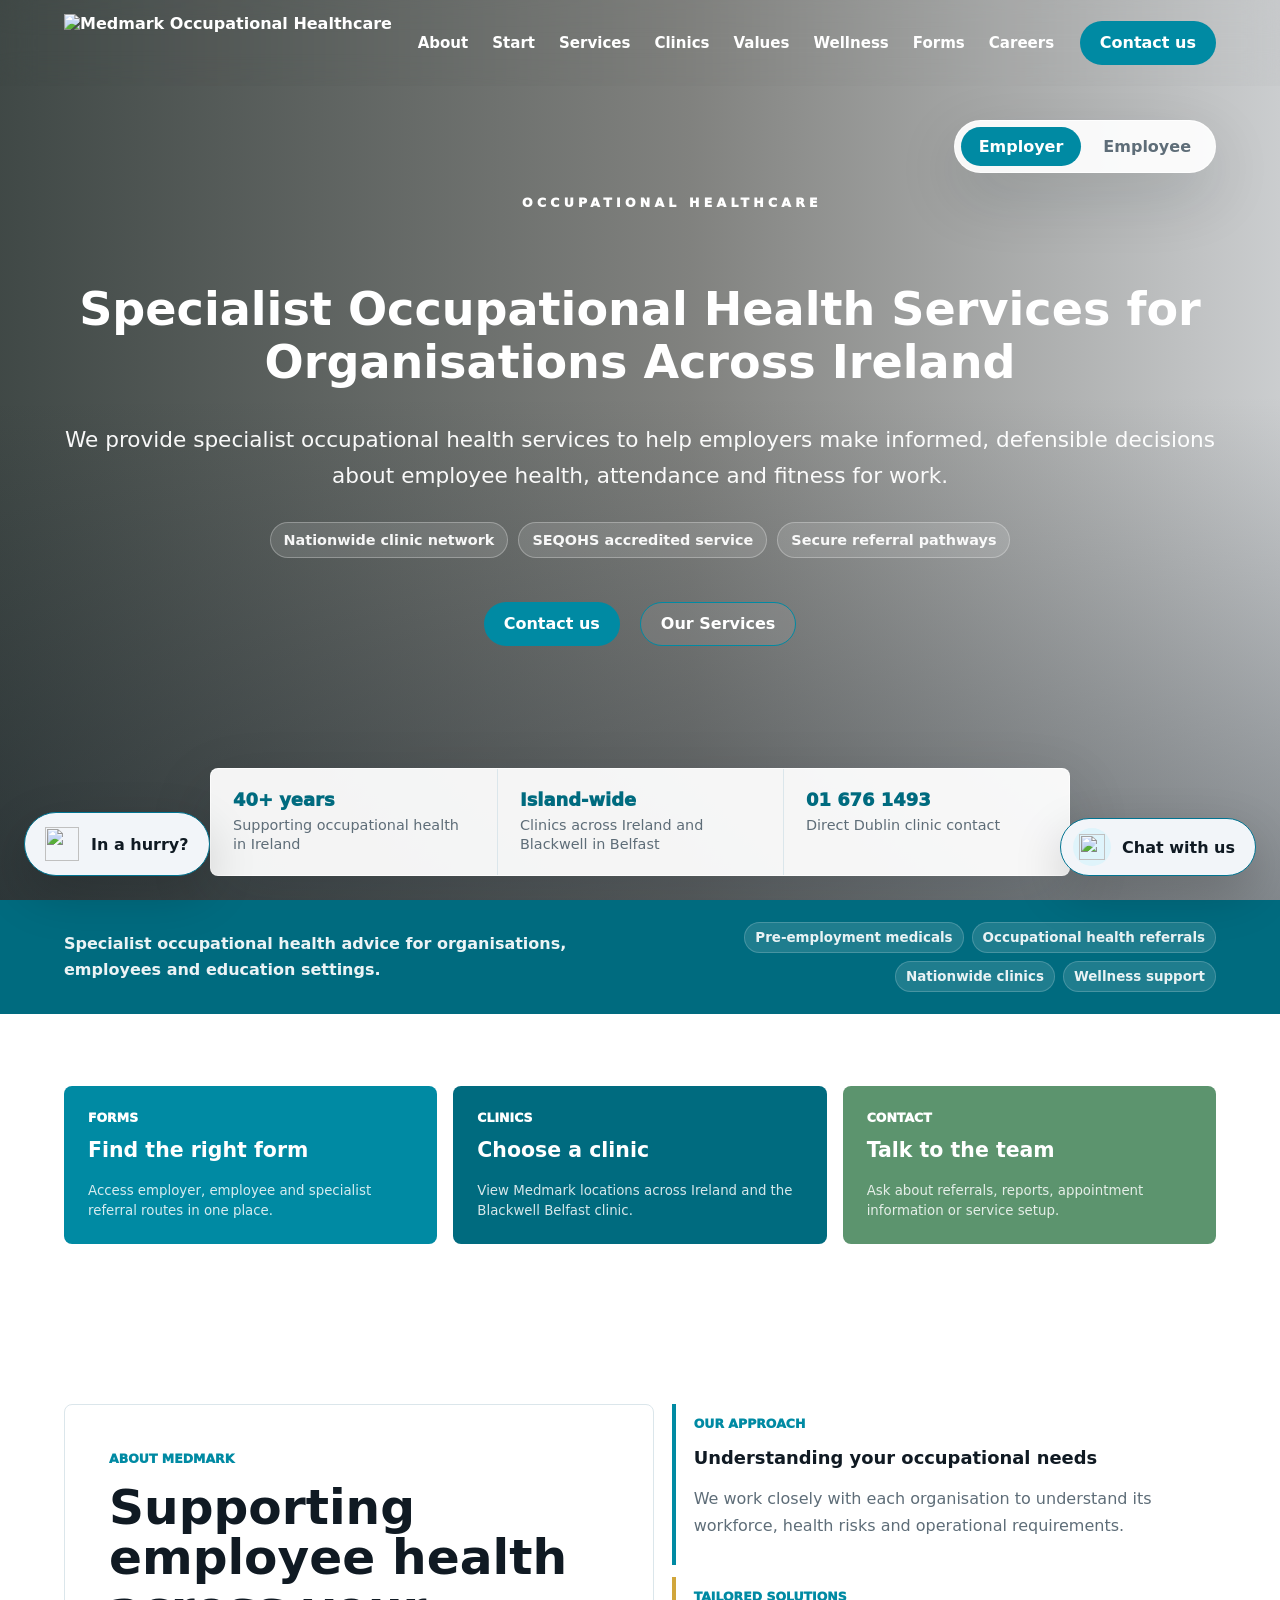
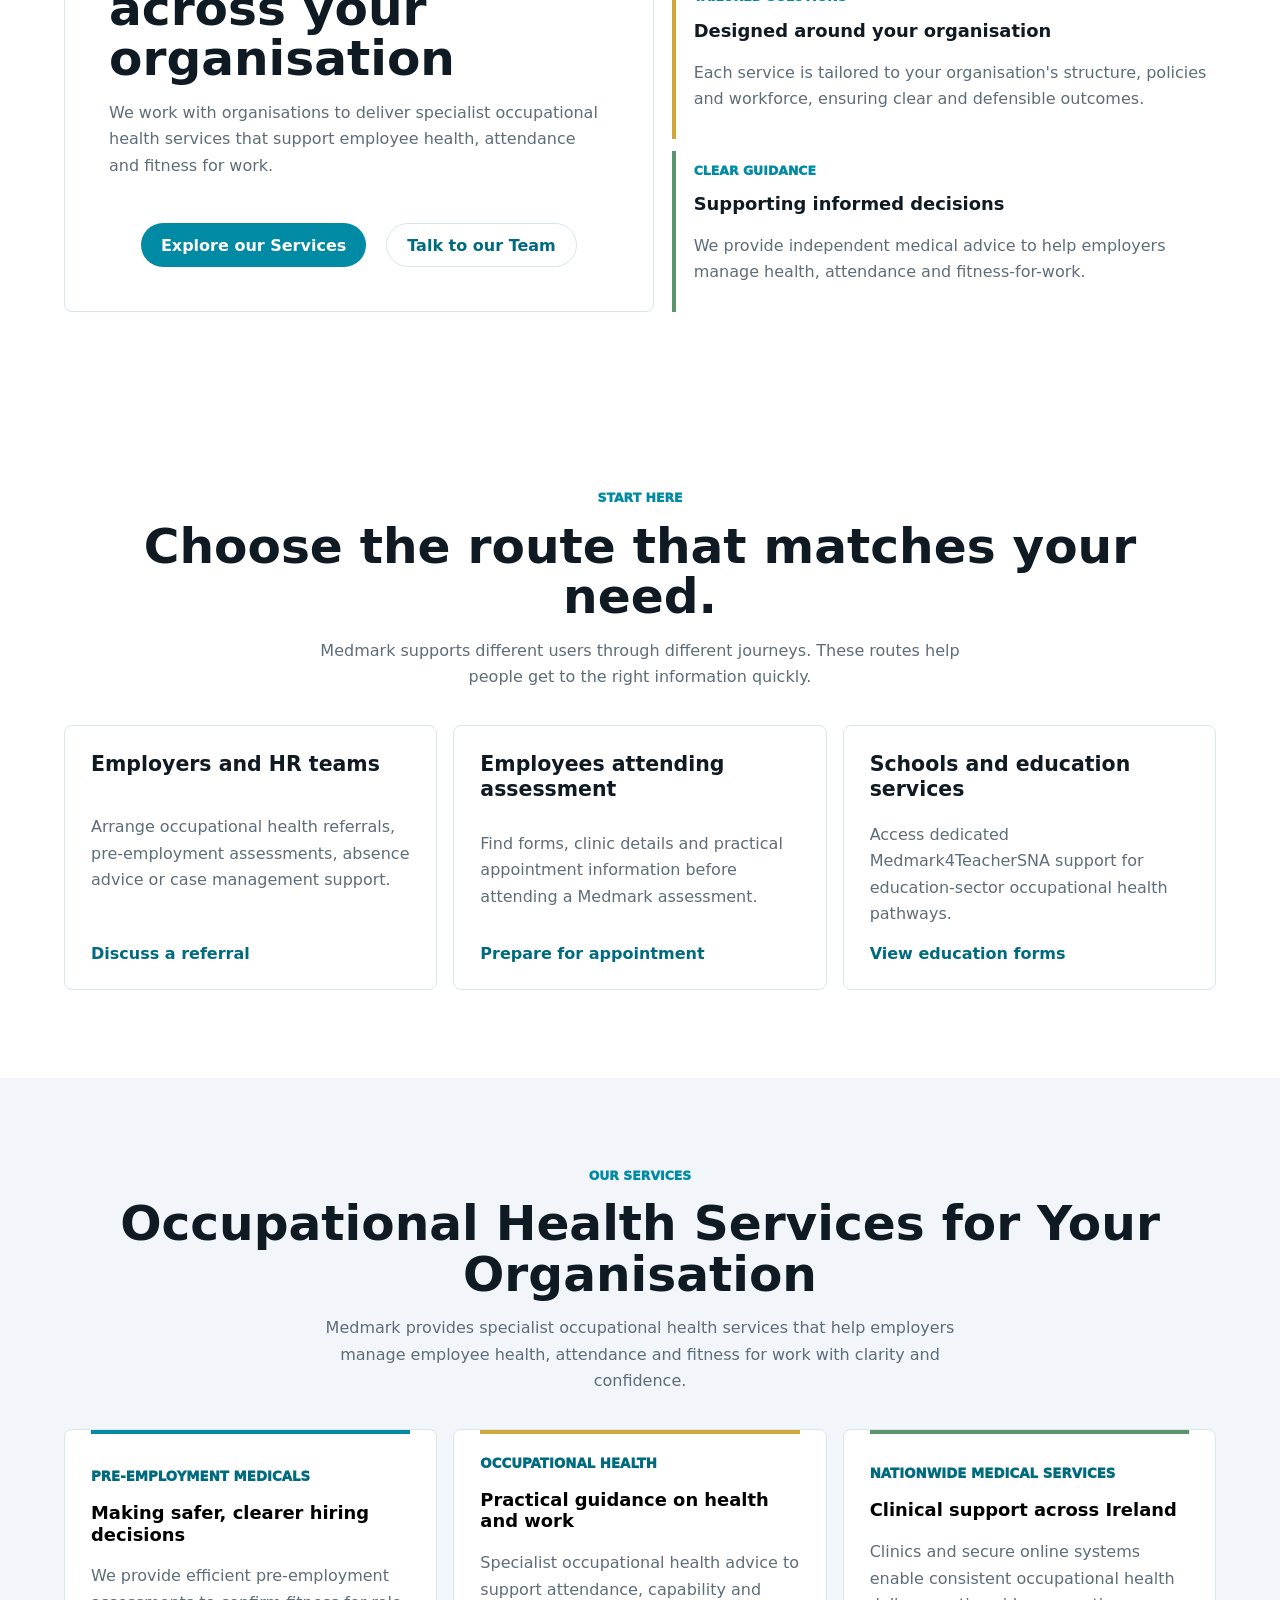
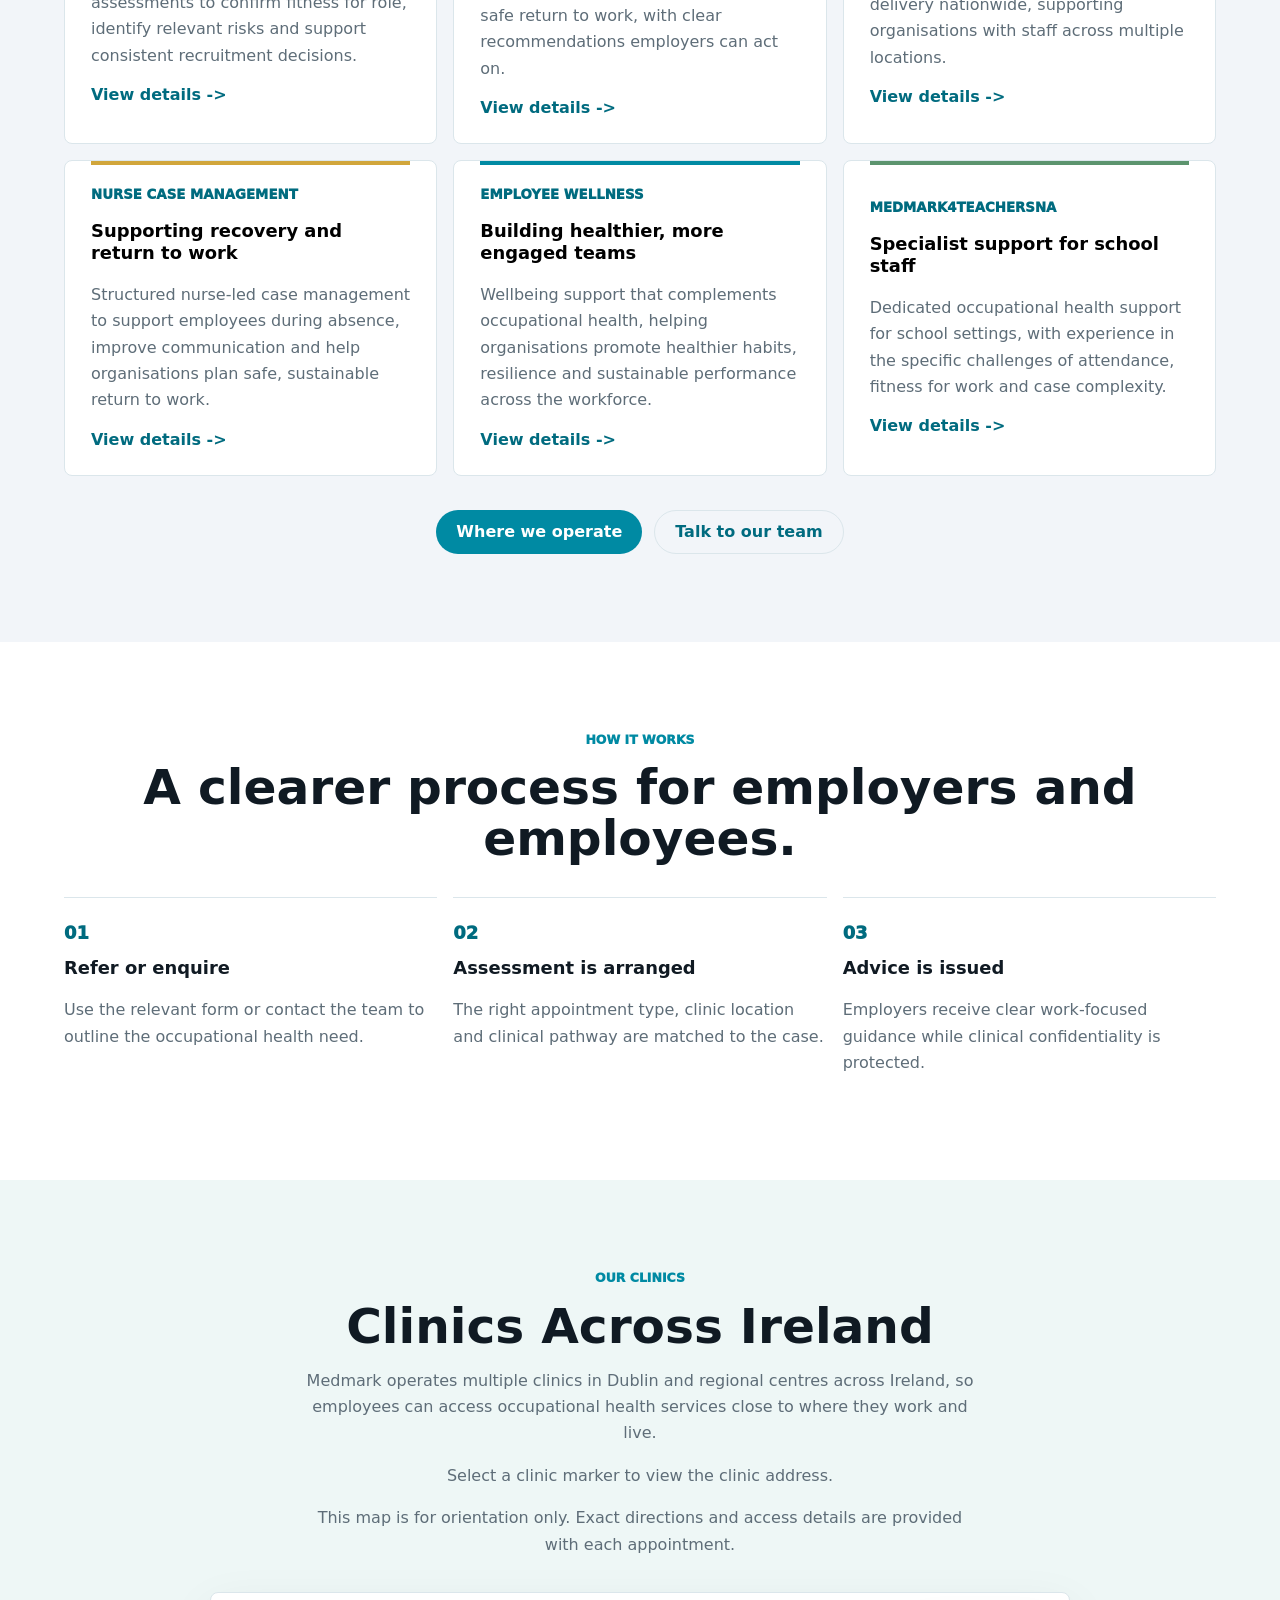
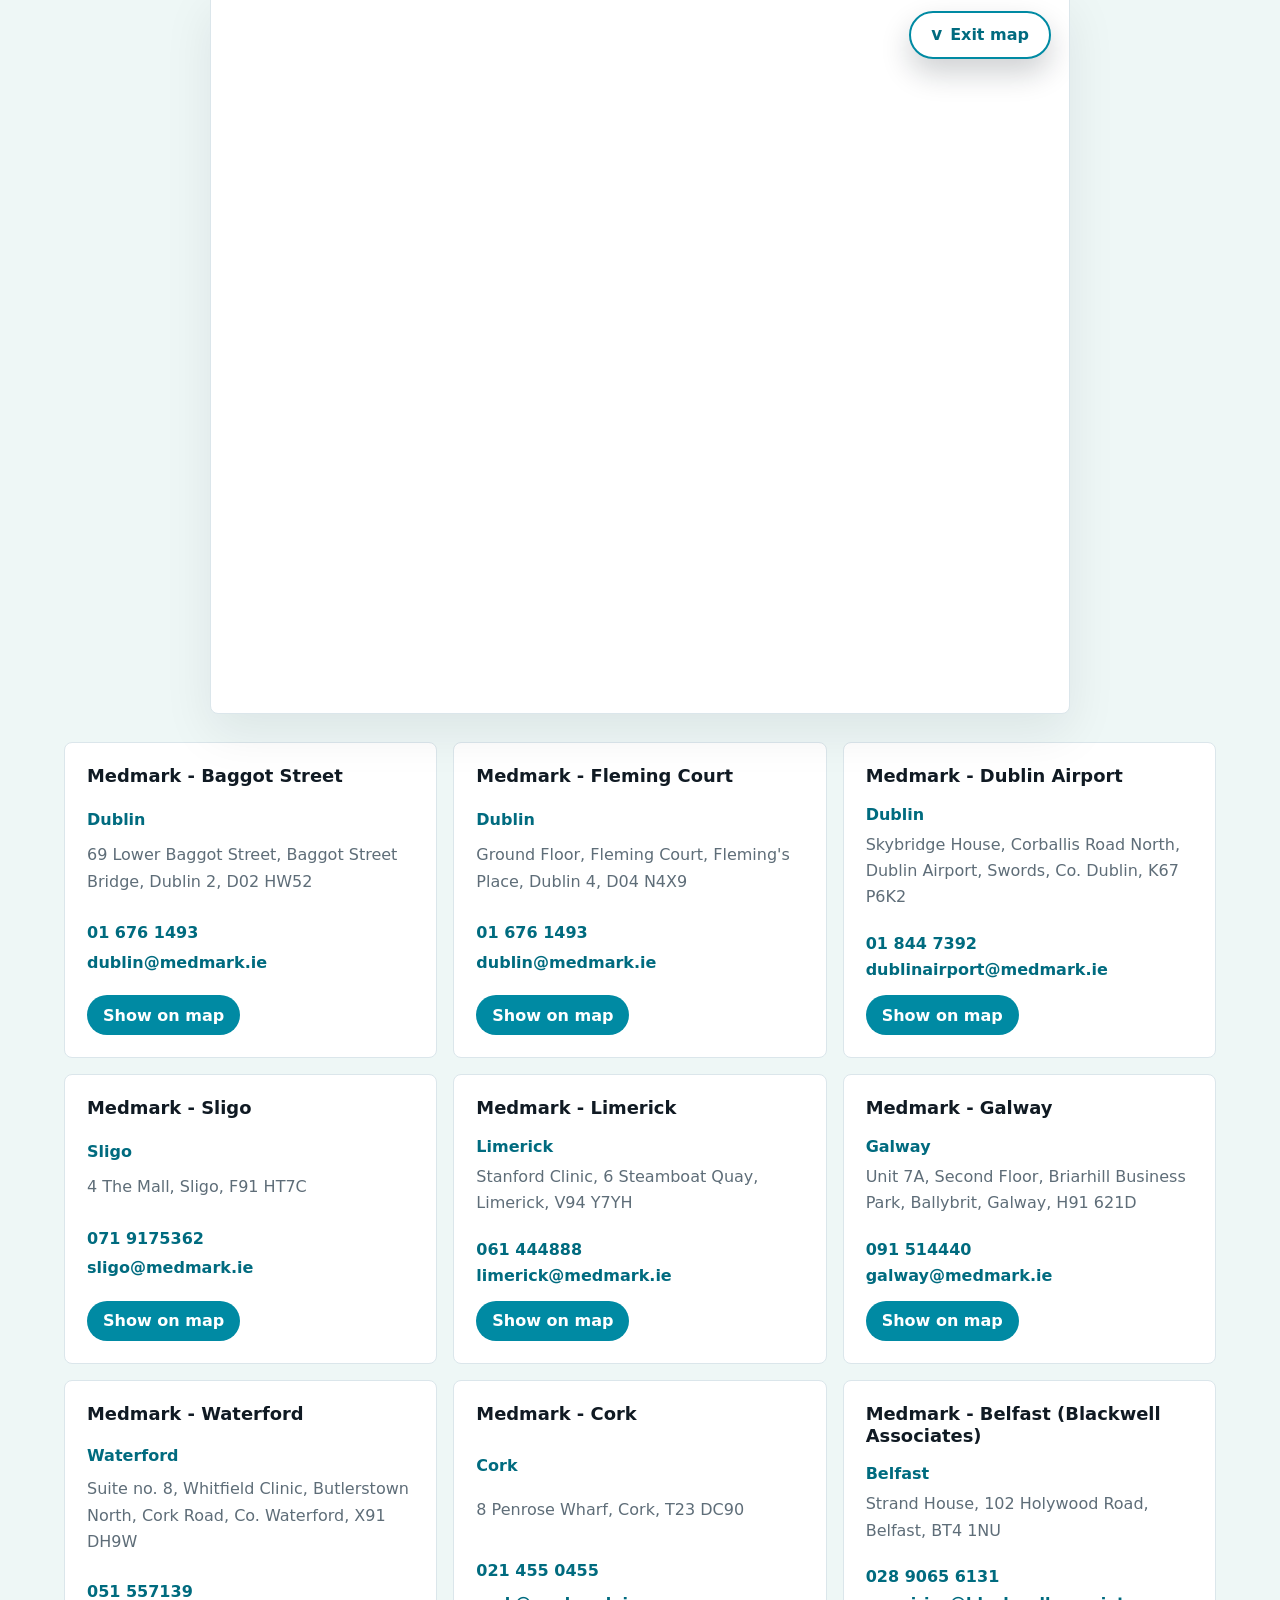
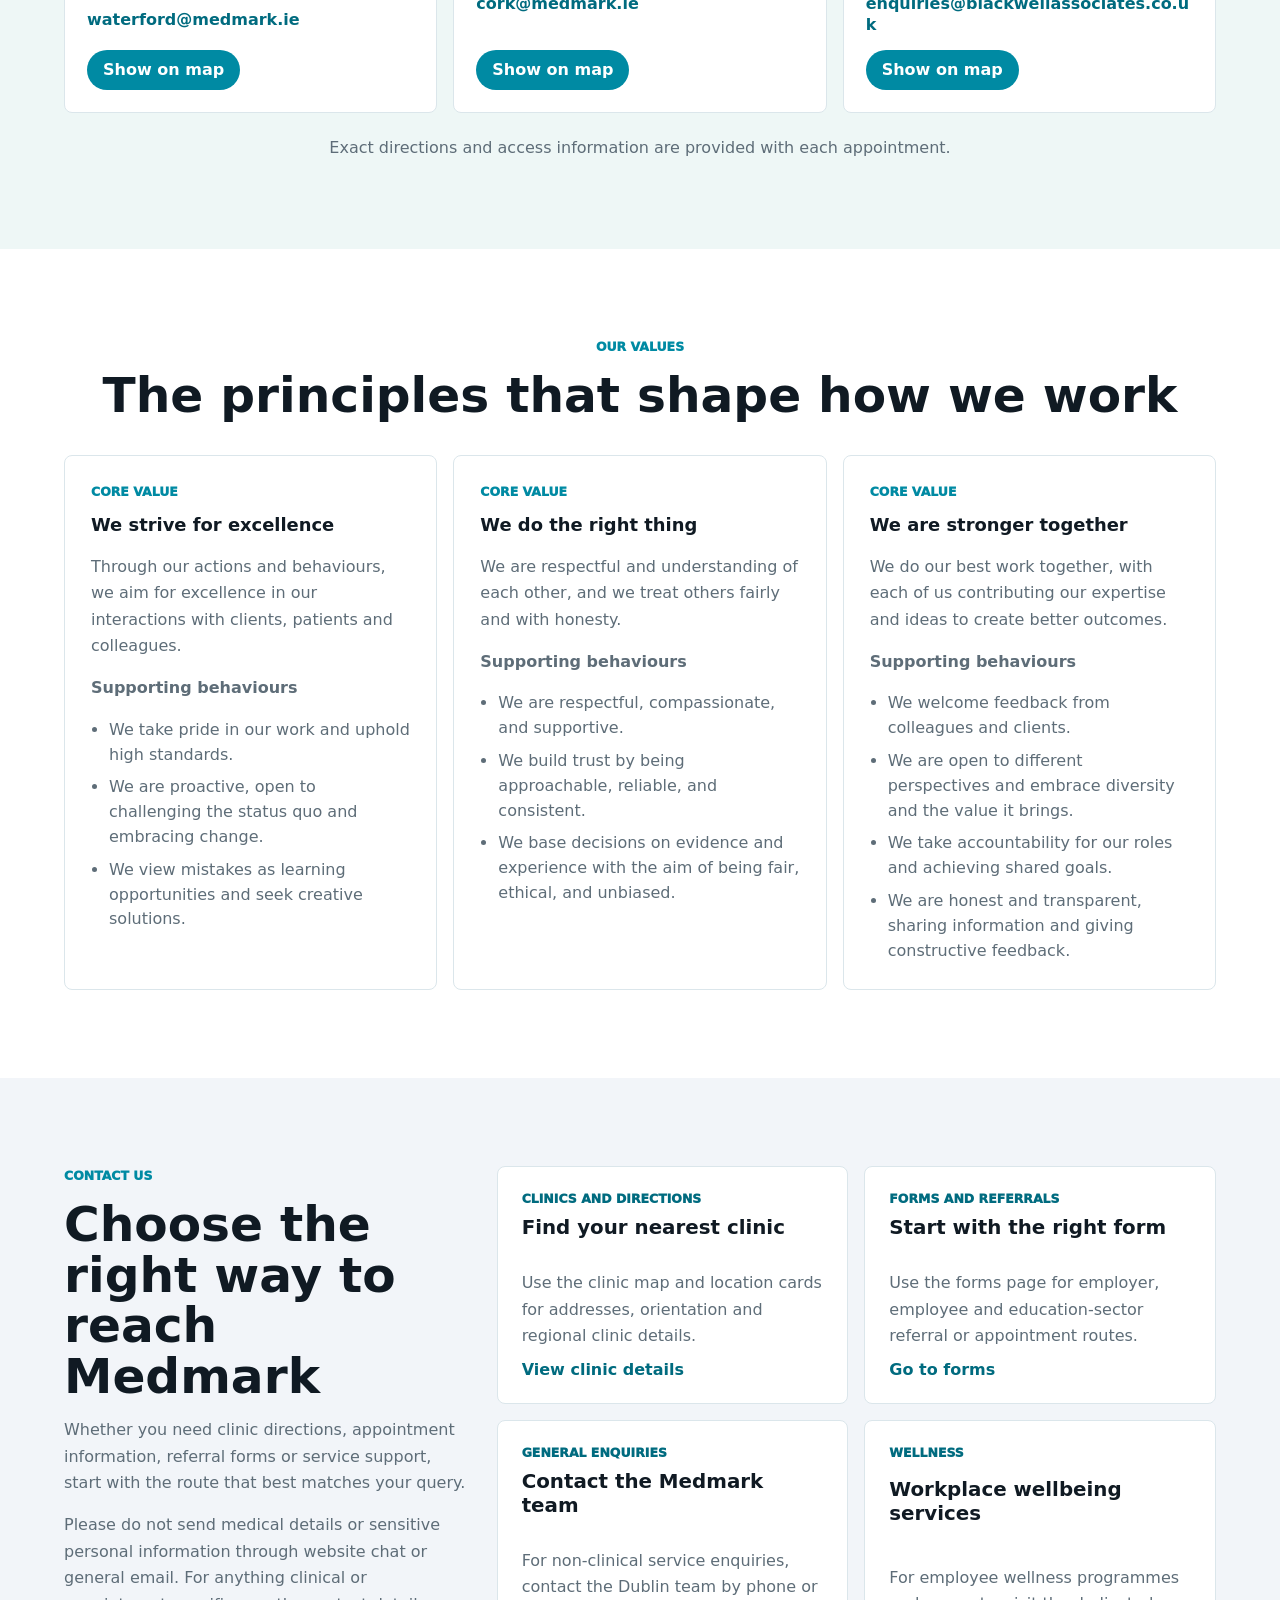
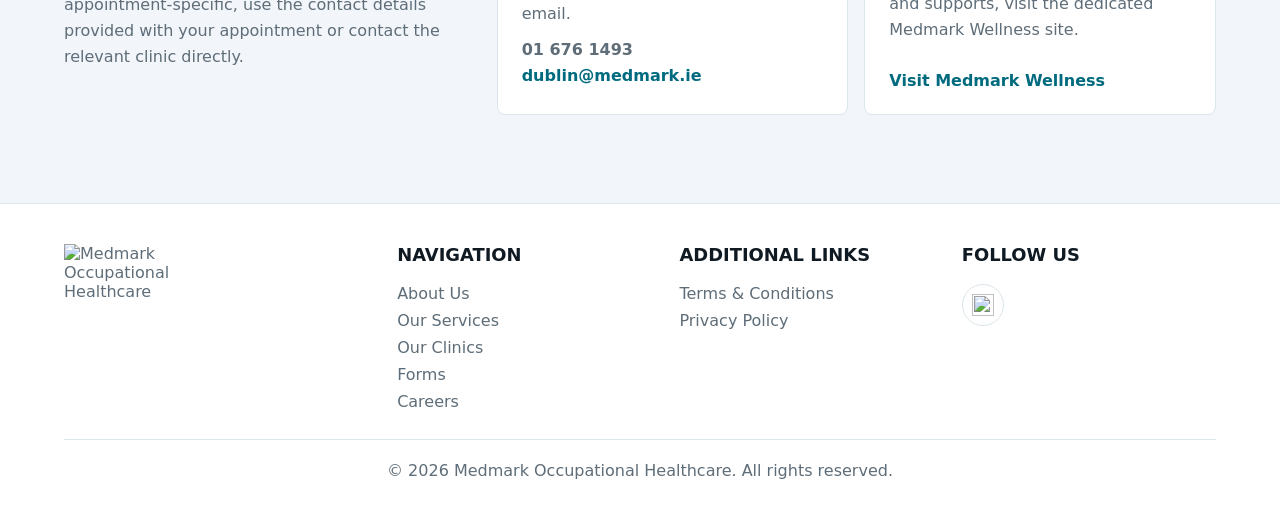
==== index.html @ 6f69fe90 "Add clinic phone and email details" ====
﻿<!doctype html>
<html lang="en">
  <head>
    <meta charset="UTF-8" />
    <meta name="viewport" content="width=device-width, initial-scale=1.0" />
    <meta
      name="description"
      content="Medmark provides specialist occupational health services for organisations across Ireland."
    />
    <title>Medmark | Occupational Healthcare Across Ireland</title>
    <link
      rel="stylesheet"
      href="https://unpkg.com/leaflet@1.9.4/dist/leaflet.css"
    />
    <link rel="stylesheet" href="/styles.css" />
  </head>
  <body class="home">
    <header class="site-header">
      <a class="brand" href="/" aria-label="Medmark home">
        <img src="https://demo.medmark.ie/_next/image?url=%2Fmedmark-white-logo.png&w=384&q=75" alt="Medmark Occupational Healthcare" />
      </a>
      <nav class="desktop-nav" aria-label="Primary navigation">
        <a href="#about">About</a>
        <a href="#pathways">Start</a>
        <a href="#services">Services</a>
        <a href="#clinics">Clinics</a>
        <a href="#values">Values</a>
        <a href="https://medmark-wellness.vercel.app/">Wellness</a>
        <a href="/forms.html">Forms</a>
        <a href="/careers.html">Careers</a>
      </nav>
      <a class="header-action" href="#contact">Contact us</a>
      <button class="menu-button" type="button" aria-label="Open menu" aria-expanded="false">
        <span></span><span></span><span></span>
      </button>
    </header>
    <nav class="mobile-nav" aria-label="Mobile navigation" hidden>
      <a href="#about">About</a>
      <a href="#pathways">Start</a>
      <a href="#services">Services</a>
      <a href="#clinics">Clinics</a>
      <a href="/forms.html">Forms</a>
      <a href="/careers.html">Careers</a>
      <a href="#contact">Contact us</a>
    </nav>

    <main>
      <section class="hero" id="top">
        <div class="hero-media" role="img" aria-label="Stethoscope and laptop"></div>
        <div class="hero-content">
          <p class="eyebrow">Occupational Healthcare</p>
          <h1>Specialist Occupational Health Services for Organisations Across Ireland</h1>
          <p class="hero-lede">
            We provide specialist occupational health services to help employers make informed, defensible
            decisions about employee health, attendance and fitness for work.
          </p>
          <div class="hero-proof" aria-label="Key Medmark strengths">
            <span>Nationwide clinic network</span>
            <span>SEQOHS accredited service</span>
            <span>Secure referral pathways</span>
          </div>
          <div class="hero-actions">
            <a class="button button-primary" href="#contact">Contact us</a>
            <a class="button button-secondary" href="#services">Our Services</a>
          </div>
        </div>
        <aside class="hero-panel" aria-label="Medmark service highlights">
          <div>
            <strong>40+ years</strong>
            <span>Supporting occupational health in Ireland</span>
          </div>
          <div>
            <strong>Island-wide</strong>
            <span>Clinics across Ireland and Blackwell in Belfast</span>
          </div>
          <div>
            <strong>01 676 1493</strong>
            <span>Direct Dublin clinic contact</span>
          </div>
        </aside>
        <div class="segment" aria-label="Audience selector">
          <a class="is-active" href="#services">Employer</a><a href="/forms.html">Employee</a>
        </div>
        <a class="hurry-button" href="/forms.html" aria-label="Open Medmark forms">
          <img src="https://demo.medmark.ie/_next/image?url=%2Ficon.png&w=96&q=75" alt="" />
          <span>In a hurry?</span>
        </a>
      </section>

      <section class="trust-strip" aria-label="Medmark service strengths">
        <p>Specialist occupational health advice for organisations, employees and education settings.</p>
        <div>
          <span>Pre-employment medicals</span>
          <span>Occupational health referrals</span>
          <span>Nationwide clinics</span>
          <span>Wellness support</span>
        </div>
      </section>

      <section class="quick-actions" aria-label="Common Medmark actions">
        <a class="quick-card" href="/forms.html">
          <span>Forms</span>
          <strong>Find the right form</strong>
          <small>Access employer, employee and specialist referral routes in one place.</small>
        </a>
        <a class="quick-card" href="#clinics">
          <span>Clinics</span>
          <strong>Choose a clinic</strong>
          <small>View Medmark locations across Ireland and the Blackwell Belfast clinic.</small>
        </a>
        <a class="quick-card" href="#contact">
          <span>Contact</span>
          <strong>Talk to the team</strong>
          <small>Ask about referrals, reports, appointment information or service setup.</small>
        </a>
      </section>

      <section class="band" id="about">
        <div class="about-grid">
          <article class="about-card">
            <p class="eyebrow">About Medmark</p>
            <h2>Supporting employee health across your organisation</h2>
            <p>
              We work with organisations to deliver specialist occupational health services that support
              employee health, attendance and fitness for work.
            </p>
            <div class="hero-actions">
              <a class="button button-primary" href="#services">Explore our Services</a>
              <a class="button button-outline" href="#contact">Talk to our Team</a>
            </div>
          </article>
          <div class="about-points">
            <article><p class="eyebrow">Our approach</p><h3>Understanding your occupational needs</h3><p>We work closely with each organisation to understand its workforce, health risks and operational requirements.</p></article>
            <article><p class="eyebrow">Tailored solutions</p><h3>Designed around your organisation</h3><p>Each service is tailored to your organisation's structure, policies and workforce, ensuring clear and defensible outcomes.</p></article>
            <article><p class="eyebrow">Clear guidance</p><h3>Supporting informed decisions</h3><p>We provide independent medical advice to help employers manage health, attendance and fitness-for-work.</p></article>
          </div>
        </div>
      </section>

      <section class="audience-band" id="pathways">
        <div class="section-heading">
          <p class="eyebrow">Start here</p>
          <h2>Choose the route that matches your need.</h2>
          <p>Medmark supports different users through different journeys. These routes help people get to the right information quickly.</p>
        </div>
        <div class="pathway-grid">
          <article class="pathway">
            <h3>Employers and HR teams</h3>
            <p>Arrange occupational health referrals, pre-employment assessments, absence advice or case management support.</p>
            <a href="#contact">Discuss a referral</a>
          </article>
          <article class="pathway">
            <h3>Employees attending assessment</h3>
            <p>Find forms, clinic details and practical appointment information before attending a Medmark assessment.</p>
            <a href="/forms.html">Prepare for appointment</a>
          </article>
          <article class="pathway">
            <h3>Schools and education services</h3>
            <p>Access dedicated Medmark4TeacherSNA support for education-sector occupational health pathways.</p>
            <a href="/forms.html">View education forms</a>
          </article>
        </div>
      </section>

      <section id="services">
        <div class="section-heading">
          <p class="eyebrow">Our Services</p>
          <h2>Occupational Health Services for Your Organisation</h2>
          <p>Medmark provides specialist occupational health services that help employers manage employee health, attendance and fitness for work with clarity and confidence.</p>
        </div>
        <div class="service-grid">
          <button class="service-card" type="button" data-service="preemployment"><small>Pre-Employment Medicals</small><h3>Making safer, clearer hiring decisions</h3><p>We provide efficient pre-employment assessments to confirm fitness for role, identify relevant risks and support consistent recruitment decisions.</p><strong>View details -></strong></button>
          <button class="service-card" type="button" data-service="occupational"><small>Occupational Health</small><h3>Practical guidance on health and work</h3><p>Specialist occupational health advice to support attendance, capability and safe return to work, with clear recommendations employers can act on.</p><strong>View details -></strong></button>
          <button class="service-card" type="button" data-service="nationwide"><small>Nationwide Medical Services</small><h3>Clinical support across Ireland</h3><p>Clinics and secure online systems enable consistent occupational health delivery nationwide, supporting organisations with staff across multiple locations.</p><strong>View details -></strong></button>
          <button class="service-card" type="button" data-service="nurse"><small>Nurse Case Management</small><h3>Supporting recovery and return to work</h3><p>Structured nurse-led case management to support employees during absence, improve communication and help organisations plan safe, sustainable return to work.</p><strong>View details -></strong></button>
          <button class="service-card" type="button" data-service="wellness"><small>Employee Wellness</small><h3>Building healthier, more engaged teams</h3><p>Wellbeing support that complements occupational health, helping organisations promote healthier habits, resilience and sustainable performance across the workforce.</p><strong>View details -></strong></button>
          <button class="service-card" type="button" data-service="education"><small>Medmark4TeacherSNA</small><h3>Specialist support for school staff</h3><p>Dedicated occupational health support for school settings, with experience in the specific challenges of attendance, fitness for work and case complexity.</p><strong>View details -></strong></button>
        </div>
        <div class="service-actions"><a class="button button-primary" href="#clinics">Where we operate</a><a class="button button-outline" href="#contact">Talk to our team</a></div>
      </section>

      <section class="process-band">
        <div class="section-heading">
          <p class="eyebrow">How it works</p>
          <h2>A clearer process for employers and employees.</h2>
        </div>
        <ol class="process-list">
          <li>
            <span>01</span>
            <h3>Refer or enquire</h3>
            <p>Use the relevant form or contact the team to outline the occupational health need.</p>
          </li>
          <li>
            <span>02</span>
            <h3>Assessment is arranged</h3>
            <p>The right appointment type, clinic location and clinical pathway are matched to the case.</p>
          </li>
          <li>
            <span>03</span>
            <h3>Advice is issued</h3>
            <p>Employers receive clear work-focused guidance while clinical confidentiality is protected.</p>
          </li>
        </ol>
      </section>

      <section class="clinic-section" id="clinics">
        <div class="section-heading">
          <p class="eyebrow">Our Clinics</p>
          <h2>Clinics Across Ireland</h2>
          <p>Medmark operates multiple clinics in Dublin and regional centres across Ireland, so employees can access occupational health services close to where they work and live.</p>
          <p>Select a clinic marker to view the clinic address.</p>
          <p>This map is for orientation only. Exact directions and access details are provided with each appointment.</p>
        </div>
        <div class="map-panel" aria-label="Map of Medmark clinics across Ireland">
          <div id="clinic-map" class="leaflet-map" aria-label="Interactive map of Medmark clinics"></div>
          <button class="map-exit" type="button" data-map-exit>Exit map</button>
        </div>
        <div class="clinic-grid">
          <article class="clinic-card"><h3>Medmark - Baggot Street</h3><strong>Dublin</strong><p>69 Lower Baggot Street, Baggot Street Bridge, Dublin 2, D02 HW52</p><p class="clinic-contact"><a href="tel:+35316761493">01 676 1493</a><a href="mailto:dublin@medmark.ie">dublin@medmark.ie</a></p><button class="map-focus" type="button" data-clinic="Medmark - Baggot Street">Show on map</button></article>
          <article class="clinic-card"><h3>Medmark - Fleming Court</h3><strong>Dublin</strong><p>Ground Floor, Fleming Court, Fleming's Place, Dublin 4, D04 N4X9</p><p class="clinic-contact"><a href="tel:+35316761493">01 676 1493</a><a href="mailto:dublin@medmark.ie">dublin@medmark.ie</a></p><button class="map-focus" type="button" data-clinic="Medmark - Fleming Court">Show on map</button></article>
          <article class="clinic-card"><h3>Medmark - Dublin Airport</h3><strong>Dublin</strong><p>Skybridge House, Corballis Road North, Dublin Airport, Swords, Co. Dublin, K67 P6K2</p><p class="clinic-contact"><a href="tel:+35318447392">01 844 7392</a><a href="mailto:dublinairport@medmark.ie">dublinairport@medmark.ie</a></p><button class="map-focus" type="button" data-clinic="Medmark - Dublin Airport">Show on map</button></article>
          <article class="clinic-card"><h3>Medmark - Sligo</h3><strong>Sligo</strong><p>4 The Mall, Sligo, F91 HT7C</p><p class="clinic-contact"><a href="tel:+353719175362">071 9175362</a><a href="mailto:sligo@medmark.ie">sligo@medmark.ie</a></p><button class="map-focus" type="button" data-clinic="Medmark - Sligo">Show on map</button></article>
          <article class="clinic-card"><h3>Medmark - Limerick</h3><strong>Limerick</strong><p>Stanford Clinic, 6 Steamboat Quay, Limerick, V94 Y7YH</p><p class="clinic-contact"><a href="tel:+35361444888">061 444888</a><a href="mailto:limerick@medmark.ie">limerick@medmark.ie</a></p><button class="map-focus" type="button" data-clinic="Medmark - Limerick">Show on map</button></article>
          <article class="clinic-card"><h3>Medmark - Galway</h3><strong>Galway</strong><p>Unit 7A, Second Floor, Briarhill Business Park, Ballybrit, Galway, H91 621D</p><p class="clinic-contact"><a href="tel:+35391514440">091 514440</a><a href="mailto:galway@medmark.ie">galway@medmark.ie</a></p><button class="map-focus" type="button" data-clinic="Medmark - Galway">Show on map</button></article>
          <article class="clinic-card"><h3>Medmark - Waterford</h3><strong>Waterford</strong><p>Suite no. 8, Whitfield Clinic, Butlerstown North, Cork Road, Co. Waterford, X91 DH9W</p><p class="clinic-contact"><a href="tel:+35351557139">051 557139</a><a href="mailto:waterford@medmark.ie">waterford@medmark.ie</a></p><button class="map-focus" type="button" data-clinic="Medmark - Waterford">Show on map</button></article>
          <article class="clinic-card"><h3>Medmark - Cork</h3><strong>Cork</strong><p>8 Penrose Wharf, Cork, T23 DC90</p><p class="clinic-contact"><a href="tel:+353214550455">021 455 0455</a><a href="mailto:cork@medmark.ie">cork@medmark.ie</a></p><button class="map-focus" type="button" data-clinic="Medmark - Cork">Show on map</button></article>
          <article class="clinic-card"><h3>Medmark - Belfast (Blackwell Associates)</h3><strong>Belfast</strong><p>Strand House, 102 Holywood Road, Belfast, BT4 1NU</p><p class="clinic-contact"><a href="tel:+442890656131">028 9065 6131</a><a href="mailto:enquiries@blackwellassociates.co.uk">enquiries@blackwellassociates.co.uk</a></p><button class="map-focus" type="button" data-clinic="Medmark - Belfast (Blackwell Associates)">Show on map</button></article>
        </div>
        <p class="clinic-note">Exact directions and access information are provided with each appointment.</p>
      </section>

      <section id="values" class="band">
        <div class="section-heading">
          <p class="eyebrow">Our Values</p>
          <h2>The principles that shape how we work</h2>
        </div>
        <div class="value-grid">
          <article class="value-card"><p class="eyebrow">Core value</p><h3>We strive for excellence</h3><p>Through our actions and behaviours, we aim for excellence in our interactions with clients, patients and colleagues.</p><p><strong>Supporting behaviours</strong></p><ul><li>We take pride in our work and uphold high standards.</li><li>We are proactive, open to challenging the status quo and embracing change.</li><li>We view mistakes as learning opportunities and seek creative solutions.</li></ul></article>
          <article class="value-card"><p class="eyebrow">Core value</p><h3>We do the right thing</h3><p>We are respectful and understanding of each other, and we treat others fairly and with honesty.</p><p><strong>Supporting behaviours</strong></p><ul><li>We are respectful, compassionate, and supportive.</li><li>We build trust by being approachable, reliable, and consistent.</li><li>We base decisions on evidence and experience with the aim of being fair, ethical, and unbiased.</li></ul></article>
          <article class="value-card"><p class="eyebrow">Core value</p><h3>We are stronger together</h3><p>We do our best work together, with each of us contributing our expertise and ideas to create better outcomes.</p><p><strong>Supporting behaviours</strong></p><ul><li>We welcome feedback from colleagues and clients.</li><li>We are open to different perspectives and embrace diversity and the value it brings.</li><li>We take accountability for our roles and achieving shared goals.</li><li>We are honest and transparent, sharing information and giving constructive feedback.</li></ul></article>
        </div>
      </section>

      <section id="contact">
        <div class="contact-grid">
          <div>
            <p class="eyebrow">Contact Us</p>
            <h2>Choose the right way to reach Medmark</h2>
            <p>Whether you need clinic directions, appointment information, referral forms or service support, start with the route that best matches your query.</p>
            <p>Please do not send medical details or sensitive personal information through website chat or general email. For anything clinical or appointment-specific, use the contact details provided with your appointment or contact the relevant clinic directly.</p>
          </div>
          <div class="contact-routes" aria-label="Contact routes">
            <article class="contact-route">
              <span>Clinics and directions</span>
              <h3>Find your nearest clinic</h3>
              <p>Use the clinic map and location cards for addresses, orientation and regional clinic details.</p>
              <a href="#clinics">View clinic details</a>
            </article>
            <article class="contact-route">
              <span>Forms and referrals</span>
              <h3>Start with the right form</h3>
              <p>Use the forms page for employer, employee and education-sector referral or appointment routes.</p>
              <a href="/forms.html">Go to forms</a>
            </article>
            <article class="contact-route">
              <span>General enquiries</span>
              <h3>Contact the Medmark team</h3>
              <p>For non-clinical service enquiries, contact the Dublin team by phone or email.</p>
              <p><strong>01 676 1493</strong><br /><a href="mailto:dublin@medmark.ie">dublin@medmark.ie</a></p>
            </article>
            <article class="contact-route">
              <span>Wellness</span>
              <h3>Workplace wellbeing services</h3>
              <p>For employee wellness programmes and supports, visit the dedicated Medmark Wellness site.</p>
              <a href="https://medmark-wellness.vercel.app/">Visit Medmark Wellness</a>
            </article>
          </div>
        </div>
      </section>
    </main>

    <button class="chat-button" type="button" aria-label="Open chat with Medmark" aria-expanded="false">
      <span class="chat-button-icon" aria-hidden="true">
        <img src="https://demo.medmark.ie/_next/image?url=%2Ficon.png&w=96&q=75" alt="" />
      </span>
      <span>Chat with us</span>
    </button>

    <section class="chat-panel" aria-label="Chat with us" hidden>
      <div class="chat-panel-header">
        <div>
          <p class="eyebrow">Medmark support</p>
          <h2>Chat with us</h2>
        </div>
        <button class="chat-panel-close" type="button" aria-label="Close chat">&times;</button>
      </div>
      <div class="chat-panel-body">
        <p>Hello. How can we help today?</p>
        <a href="/forms.html">Find a form</a>
        <a href="#contact">Contact Medmark</a>
        <a href="mailto:dublin@medmark.ie">Email Medmark</a>
      </div>
      <form class="chat-entry">
        <label for="chat-message">Your message</label>
        <div>
          <input id="chat-message" type="text" placeholder="Type your message..." />
          <button type="submit" aria-label="Send message">Send</button>
        </div>
      </form>
    </section>

    <div class="modal" id="service-modal" hidden>
      <div class="modal-backdrop" data-close></div>
      <section class="modal-card" role="dialog" aria-modal="true" aria-labelledby="modal-title">
        <button class="modal-close" type="button" aria-label="Close service details" data-close>&times;</button>
        <p class="eyebrow">Service</p>
        <h2 id="modal-title"></h2>
        <p id="modal-summary"></p>
        <div class="modal-body" id="modal-body"></div>
        <a class="button button-primary" href="#contact" data-close>Talk to our team</a>
      </section>
    </div>

    <footer class="site-footer">
      <div><a href="/" aria-label="Medmark home"><img class="footer-logo" src="https://demo.medmark.ie/_next/image?url=%2Fmedmark-logo.png&w=384&q=75" alt="Medmark Occupational Healthcare" /></a></div>
      <div><h3>Navigation</h3><nav class="footer-links"><a href="#about">About Us</a><a href="#services">Our Services</a><a href="#clinics">Our Clinics</a><a href="/forms.html">Forms</a><a href="/careers.html">Careers</a></nav></div>
      <div><h3>Additional Links</h3><nav class="footer-links"><a href="/terms.html">Terms & Conditions</a><a href="/policy.html">Privacy Policy</a></nav></div>
      <div><h3>Follow Us</h3><a class="social-link" href="https://www.linkedin.com/company/medmark-occupational-healthcare" aria-label="Follow Medmark on LinkedIn"><img src="https://demo.medmark.ie/social-linkedin.svg" alt="" /></a></div>
      <p class="copyright">&copy; 2026 Medmark Occupational Healthcare. All rights reserved.</p>
    </footer>

    <script src="https://unpkg.com/leaflet@1.9.4/dist/leaflet.js"></script>
    <script src="/script.js"></script>
  </body>
</html>
---- styles.css ----
﻿:root {
  --ink: #101a23;
  --muted: #5e6d78;
  --line: #dbe6eb;
  --paper: #f2f5f9;
  --white: #ffffff;
  --teal: #008aa3;
  --teal-dark: #006b7f;
  --aqua: #00a7c8;
  --gold: #d1a63b;
  --green: #5c946e;
  --shadow: 0 22px 64px rgba(16, 26, 35, 0.14);
  font-family: Inter, ui-sans-serif, system-ui, -apple-system, BlinkMacSystemFont, "Segoe UI", sans-serif;
}

* { box-sizing: border-box; }
html { scroll-behavior: smooth; }
body { background: var(--paper); color: var(--ink); margin: 0; -webkit-font-smoothing: antialiased; }
a { color: inherit; text-decoration: none; }
button, input, select, textarea { font: inherit; }

.site-header {
  align-items: center;
  background: rgba(255, 255, 255, 0.94);
  backdrop-filter: blur(16px);
  border-bottom: 1px solid rgba(219, 230, 235, 0.78);
  display: flex;
  gap: 22px;
  height: 86px;
  justify-content: space-between;
  padding: 0 clamp(20px, 5vw, 68px);
  position: sticky;
  top: 0;
  z-index: 20;
}

.home .site-header {
  background: rgba(0, 0, 0, 0.01);
  border-bottom-color: transparent;
  color: var(--white);
  left: 0;
  position: fixed;
  right: 0;
}

.brand { align-items: center; display: inline-flex; gap: 12px; font-weight: 900; }
.brand img { height: 58px; width: auto; }
.desktop-nav { align-items: center; color: var(--muted); display: flex; font-size: .94rem; font-weight: 780; gap: 24px; }
.home .desktop-nav { color: var(--white); }
.desktop-nav a:hover, .footer-links a:hover { color: var(--teal-dark); }
.header-action, .button {
  align-items: center;
  border-radius: 999px;
  display: inline-flex;
  font-weight: 850;
  justify-content: center;
  min-height: 44px;
  padding: 0 20px;
  transition: background 160ms ease, transform 160ms ease, box-shadow 160ms ease;
}
.header-action, .button-primary { background: var(--teal); color: var(--white); }
.button-primary:hover { background: var(--teal-dark); box-shadow: 0 16px 36px rgba(0, 138, 163, .24); }
.button-secondary { background: rgba(255, 255, 255, .08); border: 1px solid var(--teal); color: var(--white); }
.button-outline { border: 1px solid var(--line); color: var(--teal-dark); }
.button:hover { transform: translateY(-1px); }
.menu-button { background: transparent; border: 0; display: none; flex-direction: column; gap: 5px; padding: 8px; }
.menu-button span { background: var(--ink); display: block; height: 2px; width: 24px; }
.home .menu-button {
  align-items: center;
  background: var(--white);
  border: 1px solid rgba(1, 116, 145, .55);
  border-radius: 999px;
  box-shadow: 0 10px 30px rgba(0,0,0,.18);
  height: 46px;
  justify-content: center;
  width: 46px;
}
.home .menu-button span { background: var(--teal); width: 18px; }
.mobile-nav { background: var(--white); border-bottom: 1px solid var(--line); display: grid; padding: 18px 20px; position: fixed; left: 16px; right: 16px; top: 90px; z-index: 49; border-radius: 16px; box-shadow: var(--shadow); }
.mobile-nav[hidden] { display: none; }
.mobile-nav a { color: var(--muted); font-weight: 780; padding: 12px 10px; }

.hero {
  align-items: center;
  display: grid;
  min-height: 100svh;
  overflow: hidden;
  padding: clamp(132px, 18vh, 184px) clamp(20px, 5vw, 68px) clamp(92px, 13vh, 136px);
  position: relative;
}
.hero-media {
  background:
    linear-gradient(90deg, rgba(14, 24, 20, .78), rgba(25, 24, 15, .52) 54%, rgba(25, 24, 15, .18)),
    url("https://demo.medmark.ie/_next/image?url=%2Fhero.jpg&w=1920&q=75") center / cover;
  inset: 0;
  position: absolute;
  z-index: -2;
}
.hero:after { background: linear-gradient(0deg, rgba(16,26,35,.38), transparent 56%); content: ""; inset: 0; position: absolute; z-index: -1; }
.hero-content { color: var(--white); margin: 0 auto; max-width: 1180px; padding: 0 0 120px; text-align: center; }
.eyebrow { color: var(--teal); font-size: .78rem; font-weight: 920; letter-spacing: 0; margin: 0 0 12px; text-transform: uppercase; }
.hero .eyebrow {
  align-items: center;
  color: var(--white);
  display: flex;
  gap: 16px;
  justify-content: center;
  letter-spacing: .34em;
  margin-bottom: 56px;
}
.hero .eyebrow:before {
  background: url("https://demo.medmark.ie/_next/image?url=%2Ficon.png&w=96&q=75") center/contain no-repeat;
  content: "";
  display: inline-block;
  height: 48px;
  width: 48px;
}
h1, h2, h3, p { margin-top: 0; }
h1 { font-size: clamp(2.15rem, 3.6vw, 3.55rem); line-height: 1.14; margin-bottom: 34px; }
h2 { font-size: clamp(1.9rem, 3.8vw, 3.35rem); line-height: 1.04; margin-bottom: 16px; }
h3 { font-size: 1.12rem; line-height: 1.22; }
p { color: var(--muted); line-height: 1.65; }
.hero-lede { color: rgba(255,255,255,.96); font-size: clamp(1.05rem, 1.7vw, 1.35rem); margin-left: auto; margin-right: auto; max-width: 1220px; }
.hero-proof {
  display: flex;
  flex-wrap: wrap;
  gap: 10px;
  justify-content: center;
  margin-top: 28px;
}
.hero-proof span {
  background: rgba(255, 255, 255, .12);
  border: 1px solid rgba(255, 255, 255, .28);
  border-radius: 999px;
  color: rgba(255, 255, 255, .94);
  font-size: .9rem;
  font-weight: 800;
  padding: 9px 13px;
}
.hero-actions { display: flex; flex-wrap: wrap; gap: 20px; justify-content: center; margin-top: 44px; }
.hero-panel {
  background: rgba(255, 255, 255, .94);
  border: 1px solid rgba(255, 255, 255, .72);
  border-radius: 8px;
  bottom: 24px;
  box-shadow: var(--shadow);
  display: grid;
  grid-template-columns: repeat(3, minmax(0, 1fr));
  left: 50%;
  max-width: 860px;
  overflow: hidden;
  position: absolute;
  transform: translateX(-50%);
  width: min(860px, calc(100% - 40px));
}
.hero-panel div { padding: 20px 22px; }
.hero-panel div + div { border-left: 1px solid var(--line); }
.hero-panel strong {
  color: var(--teal-dark);
  display: block;
  font-size: 1.12rem;
  font-weight: 940;
}
.hero-panel span {
  color: var(--muted);
  display: block;
  font-size: .9rem;
  line-height: 1.36;
  margin-top: 6px;
}
.segment { background: rgba(255,255,255,.92); border: 1px solid rgba(255,255,255,.78); border-radius: 999px; box-shadow: var(--shadow); display: inline-flex; gap: 4px; padding: 6px; position: absolute; right: clamp(20px, 5vw, 68px); top: 120px; }
.segment a { border-radius: 999px; color: var(--muted); font-weight: 850; padding: 10px 18px; }
.segment a.is-active { background: var(--teal); color: var(--white); }

.hurry-button {
  align-items: center;
  background: rgb(242, 245, 249);
  border: 1px solid rgb(1, 116, 145);
  border-radius: 999px;
  bottom: 24px;
  box-shadow: 0 18px 50px rgba(0,0,0,.18);
  color: var(--ink);
  cursor: pointer;
  display: inline-flex;
  gap: 12px;
  min-height: 64px;
  padding: 0 20px;
  position: fixed;
  left: 24px;
  z-index: 30;
}
.hurry-button img { height: 34px; width: 34px; }
.hurry-button span { font-weight: 780; }

.chat-button {
  align-items: center;
  background: rgb(242, 245, 249);
  border: 1px solid rgb(1, 116, 145);
  border-radius: 999px;
  bottom: 24px;
  box-shadow: 0 18px 50px rgba(0,0,0,.18);
  color: var(--ink);
  cursor: pointer;
  display: inline-flex;
  gap: 11px;
  min-height: 58px;
  padding: 0 20px 0 12px;
  position: fixed;
  right: 24px;
  z-index: 31;
}
.chat-button:hover { background: var(--white); }
.chat-button-icon {
  align-items: center;
  background: #dff4fb;
  border-radius: 999px;
  display: inline-flex;
  height: 38px;
  justify-content: center;
  width: 38px;
}
.chat-button-icon img { height: 26px; width: 26px; }
.chat-button span:last-child { font-weight: 850; }
.chat-panel[hidden] { display: none; }
.chat-panel {
  background: var(--white);
  border: 1px solid var(--line);
  border-radius: 8px;
  bottom: 104px;
  box-shadow: 0 22px 64px rgba(16, 26, 35, .24);
  max-width: calc(100vw - 32px);
  overflow: hidden;
  padding: 0;
  position: fixed;
  right: 24px;
  width: 370px;
  z-index: 32;
}
.chat-panel-header {
  align-items: start;
  background: linear-gradient(135deg, var(--teal), var(--aqua));
  color: var(--white);
  display: flex;
  gap: 18px;
  justify-content: space-between;
  padding: 22px;
}
.chat-panel-header .eyebrow,
.chat-panel-header h2 { color: var(--white); }
.chat-panel-header h2 {
  font-size: 1.45rem;
  margin-bottom: 0;
}
.chat-panel-close {
  align-items: center;
  background: rgba(255,255,255,.92);
  border: 0;
  border-radius: 999px;
  color: var(--teal-dark);
  cursor: pointer;
  display: inline-flex;
  flex: 0 0 auto;
  font-size: 1.2rem;
  height: 34px;
  justify-content: center;
  width: 34px;
}
.chat-panel-body {
  display: grid;
  gap: 10px;
  padding: 20px 22px;
}
.chat-panel-body p { margin-bottom: 4px; }
.chat-panel-body a {
  background: var(--paper);
  border: 1px solid var(--line);
  border-radius: 8px;
  color: var(--teal-dark);
  font-weight: 830;
  padding: 12px 14px;
}
.chat-entry {
  border-top: 1px solid var(--line);
  display: grid;
  gap: 10px;
  padding: 18px 22px 22px;
}
.chat-entry label { color: var(--ink); }
.chat-entry div {
  display: grid;
  gap: 8px;
  grid-template-columns: 1fr auto;
}
.chat-entry input { background: var(--paper); }
.chat-entry button {
  background: var(--teal);
  border: 0;
  border-radius: 999px;
  color: var(--white);
  cursor: pointer;
  font-weight: 850;
  padding: 0 16px;
}

section { padding: clamp(56px, 7vw, 88px) clamp(20px, 5vw, 68px); }
.section-heading { margin: 0 auto 34px; max-width: 1180px; text-align: center; }
.section-heading > p:not(.eyebrow) { max-width: 680px; }
.section-heading > p:not(.eyebrow) { margin-left: auto; margin-right: auto; }
.band { background: var(--white); }
.about-grid, .service-grid, .clinic-grid, .value-grid, .form-grid, .role-grid, .contact-grid, .pathway-grid, .process-list, .page-wrap { margin: 0 auto; max-width: 1180px; }
.trust-strip {
  align-items: center;
  background: var(--teal-dark);
  color: var(--white);
  display: flex;
  gap: 24px;
  justify-content: space-between;
  padding-bottom: 22px;
  padding-top: 22px;
}
.trust-strip p { color: rgba(255,255,255,.92); font-weight: 780; margin: 0; }
.trust-strip div { display: flex; flex-wrap: wrap; gap: 8px; justify-content: flex-end; }
.trust-strip span {
  background: rgba(255,255,255,.12);
  border: 1px solid rgba(255,255,255,.18);
  border-radius: 999px;
  color: rgba(255,255,255,.9);
  font-size: .84rem;
  font-weight: 780;
  padding: 7px 10px;
}
.quick-actions {
  background: var(--white);
  display: grid;
  gap: 16px;
  grid-template-columns: repeat(3, minmax(0, 1fr));
  padding-bottom: clamp(46px, 6vw, 72px);
  padding-top: clamp(46px, 6vw, 72px);
}
.quick-card {
  background: var(--teal);
  border-radius: 8px;
  color: var(--white);
  display: grid;
  gap: 8px;
  min-height: 158px;
  padding: 24px;
  transition: box-shadow 160ms ease, transform 160ms ease;
}
.quick-card:nth-child(2) { background: var(--teal-dark); }
.quick-card:nth-child(3) { background: var(--green); }
.quick-card span { font-size: .78rem; font-weight: 920; text-transform: uppercase; }
.quick-card strong { font-size: 1.28rem; }
.quick-card small { align-self: end; color: rgba(255,255,255,.84); line-height: 1.45; }
.quick-card:hover { box-shadow: var(--shadow); transform: translateY(-2px); }
.about-grid { display: grid; gap: 18px; grid-template-columns: 1.04fr .96fr; }
.about-card, .service-card, .clinic-card, .value-card, .form-card, .role-card, .contact-route, .info-card, .pathway {
  background: var(--white);
  border: 1px solid var(--line);
  border-radius: 8px;
}
.about-card { padding: clamp(28px, 4vw, 44px); }
.about-points { display: grid; gap: 12px; }
.about-points article { border-left: 4px solid var(--teal); padding: 10px 0 10px 18px; }
.about-points article:nth-child(2) { border-color: var(--gold); }
.about-points article:nth-child(3) { border-color: var(--green); }
.audience-band, .process-band { background: var(--white); }
.service-grid, .clinic-grid, .value-grid, .form-grid, .role-grid, .pathway-grid { display: grid; gap: 16px; }
.pathway-grid { grid-template-columns: repeat(3, minmax(0, 1fr)); }
.pathway { display: grid; min-height: 236px; padding: 26px; transition: box-shadow 160ms ease, transform 160ms ease; }
.pathway h3 { font-size: 1.28rem; }
.pathway a { align-self: end; color: var(--teal-dark); font-weight: 900; }
.pathway:hover { box-shadow: var(--shadow); transform: translateY(-2px); }
.service-grid { grid-template-columns: repeat(3, minmax(0, 1fr)); }
.service-card { cursor: pointer; min-height: 250px; padding: 26px; position: relative; text-align: left; transition: box-shadow 160ms ease, transform 160ms ease; }
.service-card:before { background: var(--teal); content: ""; height: 4px; left: 26px; position: absolute; right: 26px; top: 0; }
.service-card:nth-child(2n):before { background: var(--gold); }
.service-card:nth-child(3n):before { background: var(--green); }
.service-card small { color: var(--teal-dark); display: block; font-weight: 920; margin-bottom: 18px; text-transform: uppercase; }
.service-card strong { color: var(--teal-dark); }
.service-card:hover, .clinic-card:hover, .form-card:hover, .role-card:hover { box-shadow: var(--shadow); transform: translateY(-2px); }
.service-actions { display: flex; flex-wrap: wrap; gap: 12px; justify-content: center; margin: 34px auto 0; max-width: 1180px; }
.process-list {
  display: grid;
  gap: 16px;
  grid-template-columns: repeat(3, minmax(0, 1fr));
  list-style: none;
  padding: 0;
}
.process-list li { border-top: 1px solid var(--line); padding-top: 24px; }
.process-list span { color: var(--teal-dark); display: block; font-size: 1.12rem; font-weight: 940; margin-bottom: 14px; }
.clinic-section { background: #eef7f6; }
.map-panel {
  background: var(--white);
  border: 1px solid var(--line);
  border-radius: 8px;
  box-shadow: 0 18px 50px rgba(16, 26, 35, .08);
  display: block;
  margin: 0 auto 28px;
  max-width: 860px;
  min-height: 720px;
  overflow: hidden;
  position: relative;
}
.leaflet-map { min-height: 720px; z-index: 1; }
.map-exit {
  align-items: center;
  background: var(--white);
  border: 2px solid var(--teal);
  border-radius: 999px;
  box-shadow: 0 14px 30px rgba(16, 26, 35, .2);
  color: var(--teal-dark);
  cursor: pointer;
  display: inline-flex;
  font-weight: 900;
  gap: 8px;
  min-height: 48px;
  padding: 0 20px;
  position: absolute;
  right: 18px;
  top: 18px;
  z-index: 600;
}
.map-exit::before {
  content: "v";
  font-size: 1.05rem;
  line-height: 1;
}
.map-exit:hover,
.map-exit:focus-visible {
  background: var(--teal);
  color: var(--white);
  outline: none;
}
.leaflet-container { font: inherit; }
.leaflet-popup-content-wrapper {
  border-radius: 8px;
  box-shadow: 0 18px 44px rgba(16, 26, 35, .18);
}
.leaflet-popup-content h3 {
  color: var(--ink);
  font-size: 1rem;
  margin: 0 0 6px;
}
.leaflet-popup-content p {
  line-height: 1.45;
  margin: 0 0 8px;
}
.leaflet-popup-content a {
  color: var(--teal-dark);
  font-weight: 850;
}
.clinic-marker {
  align-items: center;
  background: var(--white);
  border: 2px solid var(--teal);
  border-radius: 999px;
  box-shadow: 0 8px 18px rgba(16, 26, 35, .18);
  display: flex;
  height: 34px;
  justify-content: center;
  width: 34px;
}
.clinic-marker img {
  height: 22px;
  width: 22px;
}
.clinic-grid { grid-template-columns: repeat(3, minmax(0, 1fr)); }
.clinic-card { display: grid; min-height: 196px; padding: 22px; }
.clinic-card strong { color: var(--teal-dark); display: block; margin-bottom: 8px; }
.clinic-card a { align-self: end; color: var(--teal-dark); font-weight: 850; }
.clinic-contact {
  display: grid;
  gap: 5px;
  line-height: 1.35;
  margin: 6px 0 0;
}
.clinic-contact a {
  align-self: start;
  color: var(--teal-dark);
  font-weight: 850;
  overflow-wrap: anywhere;
}
.map-focus {
  align-self: end;
  background: var(--teal);
  border: 0;
  border-radius: 999px;
  color: var(--white);
  cursor: pointer;
  font-weight: 850;
  justify-self: start;
  margin-top: 14px;
  min-height: 40px;
  padding: 0 16px;
}
.map-focus:hover,
.map-focus:focus-visible {
  background: var(--teal-dark);
}
.clinic-note { margin: 22px auto 0; max-width: 1180px; text-align: center; }
.value-grid { grid-template-columns: repeat(3, minmax(0, 1fr)); }
.value-card { padding: 26px; }
.value-card ul { color: var(--muted); display: grid; gap: 8px; line-height: 1.55; margin: 0; padding-left: 18px; }
.contact-grid { align-items: start; display: grid; gap: 28px; grid-template-columns: minmax(0, .72fr) minmax(0, 1.28fr); }
.contact-routes {
  display: grid;
  gap: 16px;
  grid-template-columns: repeat(2, minmax(0, 1fr));
}
.contact-route {
  display: grid;
  gap: 10px;
  min-height: 216px;
  padding: 24px;
  transition: box-shadow 160ms ease, transform 160ms ease;
}
.contact-route span {
  color: var(--teal-dark);
  font-size: .78rem;
  font-weight: 920;
  text-transform: uppercase;
}
.contact-route h3 { font-size: 1.24rem; }
.contact-route p { margin: 0; }
.contact-route a {
  align-self: end;
  color: var(--teal-dark);
  font-weight: 900;
}
.contact-route:hover { box-shadow: var(--shadow); transform: translateY(-2px); }
.contact-directory {
  background: var(--white);
  border: 1px solid var(--line);
  border-radius: 8px;
  box-shadow: 0 18px 40px rgba(16, 26, 35, .06);
  display: grid;
  gap: 32px;
  padding: clamp(28px, 5vw, 54px);
}
.contact-intro {
  max-width: 920px;
}
.location-links {
  display: flex;
  flex-wrap: wrap;
  gap: 10px;
  margin-top: 22px;
}
.location-links a {
  background: var(--paper);
  border: 1px solid var(--line);
  border-radius: 999px;
  color: var(--teal-dark);
  font-size: .92rem;
  font-weight: 850;
  padding: 10px 15px;
}
.contact-list {
  column-gap: 44px;
  columns: 2 340px;
}
.contact-list article {
  break-inside: avoid;
  border-top: 1px solid var(--line);
  display: block;
  padding: 24px 0;
}
.contact-list article:first-child {
  padding-top: 0;
}
.contact-list h3 {
  color: var(--teal-dark);
  font-size: 1.05rem;
  letter-spacing: .04em;
  margin-bottom: 12px;
  text-transform: uppercase;
}
.contact-list p {
  margin-bottom: 12px;
}
.lead-physician {
  color: var(--ink);
  font-size: .92rem;
  font-weight: 800;
  text-transform: uppercase;
}
.lead-physician strong {
  color: var(--muted);
  font-size: 1rem;
  font-weight: 700;
  text-transform: none;
}
.contact-methods {
  align-items: center;
  display: flex;
  flex-wrap: wrap;
  gap: 9px;
}
.contact-list a { color: var(--teal-dark); font-weight: 820; overflow-wrap: anywhere; }
label { color: var(--muted); display: grid; font-size: .9rem; font-weight: 800; gap: 8px; }
input, select, textarea { background: var(--paper); border: 1px solid var(--line); border-radius: 7px; color: var(--ink); min-height: 46px; padding: 0 12px; width: 100%; }
textarea { min-height: 110px; padding-top: 12px; resize: vertical; }
.checkbox { align-items: start; display: grid; gap: 10px; grid-template-columns: 20px 1fr; }
.checkbox input { min-height: auto; margin-top: 4px; width: auto; }
.site-footer { align-items: start; background: var(--white); border-top: 1px solid var(--line); color: var(--ink); display: grid; gap: 28px; grid-template-columns: 1.2fr 1fr 1fr 1fr; padding: 40px clamp(20px, 5vw, 68px); }
.site-footer h3 { text-transform: uppercase; }
.site-footer p, .site-footer a { color: var(--muted); }
.footer-links { display: grid; gap: 8px; }
.footer-logo { max-width: 190px; }
.social-link { align-items: center; border: 1px solid var(--line); border-radius: 999px; display: inline-flex; height: 42px; justify-content: center; width: 42px; }
.social-link img { height: 22px; width: 22px; }
.copyright { border-top: 1px solid var(--line); grid-column: 1 / -1; margin: 0; padding-top: 18px; text-align: center; }

.page-hero { background: linear-gradient(90deg, rgba(0,107,127,.92), rgba(0,138,163,.72)), url("https://demo.medmark.ie/_next/image?url=%2Fhero.jpg&w=1920&q=75") center / cover; color: var(--white); min-height: 360px; display: grid; align-items: end; }
.page-hero p { color: rgba(255,255,255,.88); max-width: 720px; }
.form-grid { grid-template-columns: repeat(3, minmax(0, 1fr)); }
.form-card, .role-card, .info-card { padding: 24px; }
.form-card a, .role-card a { color: var(--teal-dark); font-weight: 850; }
.role-grid { grid-template-columns: repeat(2, minmax(0, 1fr)); }
.legal-content { background: var(--white); border: 1px solid var(--line); border-radius: 8px; padding: clamp(28px, 5vw, 52px); }
.legal-content section { padding: 0; }
.legal-content section + section { border-top: 1px solid var(--line); margin-top: 28px; padding-top: 28px; }

.modal[hidden] { display: none; }
.modal { inset: 0; position: fixed; z-index: 50; }
.modal-backdrop { background: rgba(10, 18, 24, .68); inset: 0; position: absolute; }
.modal-card { background: var(--white); border-radius: 8px; box-shadow: var(--shadow); left: 50%; max-height: calc(100vh - 48px); max-width: 820px; overflow: auto; padding: clamp(28px, 5vw, 52px); position: absolute; top: 50%; transform: translate(-50%, -50%); width: min(820px, calc(100% - 32px)); }
.modal-close { align-items: center; background: var(--paper); border: 1px solid var(--line); border-radius: 999px; cursor: pointer; display: inline-flex; font-size: 1.3rem; height: 42px; justify-content: center; position: absolute; right: 18px; top: 18px; width: 42px; }
.modal-body { background: var(--paper); border-left: 4px solid var(--teal); display: grid; gap: 10px; margin: 22px 0; padding: 18px; }
.modal-body p { margin-bottom: 0; }

@media (max-width: 1020px) {
  .desktop-nav, .header-action { display: none; }
  .menu-button { display: flex; }
  .about-grid, .service-grid, .clinic-grid, .value-grid, .contact-grid, .contact-routes, .form-grid, .role-grid, .pathway-grid, .process-list, .quick-actions, .site-footer { grid-template-columns: 1fr; }
  .hero { min-height: 100svh; }
  .hero-content { padding-bottom: 210px; }
  .hero-panel { grid-template-columns: 1fr; }
  .hero-panel div + div { border-left: 0; border-top: 1px solid var(--line); }
  .trust-strip { align-items: flex-start; display: grid; }
  .trust-strip div { justify-content: flex-start; }
  .segment { display: none; }
}
@media (max-width: 640px) {
  .site-header { height: 98px; padding-top: 10px; align-items: start; }
  .brand img { height: 74px; }
  .mobile-nav { top: 82px; }
  .brand span { display: none; }
  .hero { min-height: 100svh; padding-top: 118px; padding-bottom: 86px; }
  .hero-content { padding-bottom: 250px; }
  .hero .eyebrow { align-items: center; display: flex; gap: 14px; justify-content: center; letter-spacing: .42em; }
  .hero .eyebrow:before { background: url("https://demo.medmark.ie/_next/image?url=%2Ficon.png&w=96&q=75") center/contain no-repeat; content: ""; display: inline-block; height: 44px; width: 44px; }
  h1 { font-size: clamp(1.85rem, 7.8vw, 2.7rem); }
  .hero-lede { font-size: 1.02rem; }
  .hero-proof { gap: 8px; }
  .hero-proof span { font-size: .78rem; padding: 7px 10px; }
  .hero-panel { bottom: 14px; }
  .hero-panel div { padding: 14px 16px; }
  .hurry-button { left: 16px; min-height: 58px; padding: 0 16px; right: auto; }
  .chat-button {
    bottom: 24px;
    min-height: 54px;
    padding-right: 16px;
    right: 16px;
  }
  .chat-panel {
    bottom: 96px;
    right: 16px;
    width: calc(100vw - 32px);
  }
  .map-panel, .leaflet-map { min-height: 460px; }
  section { padding-bottom: 58px; padding-top: 58px; }
}
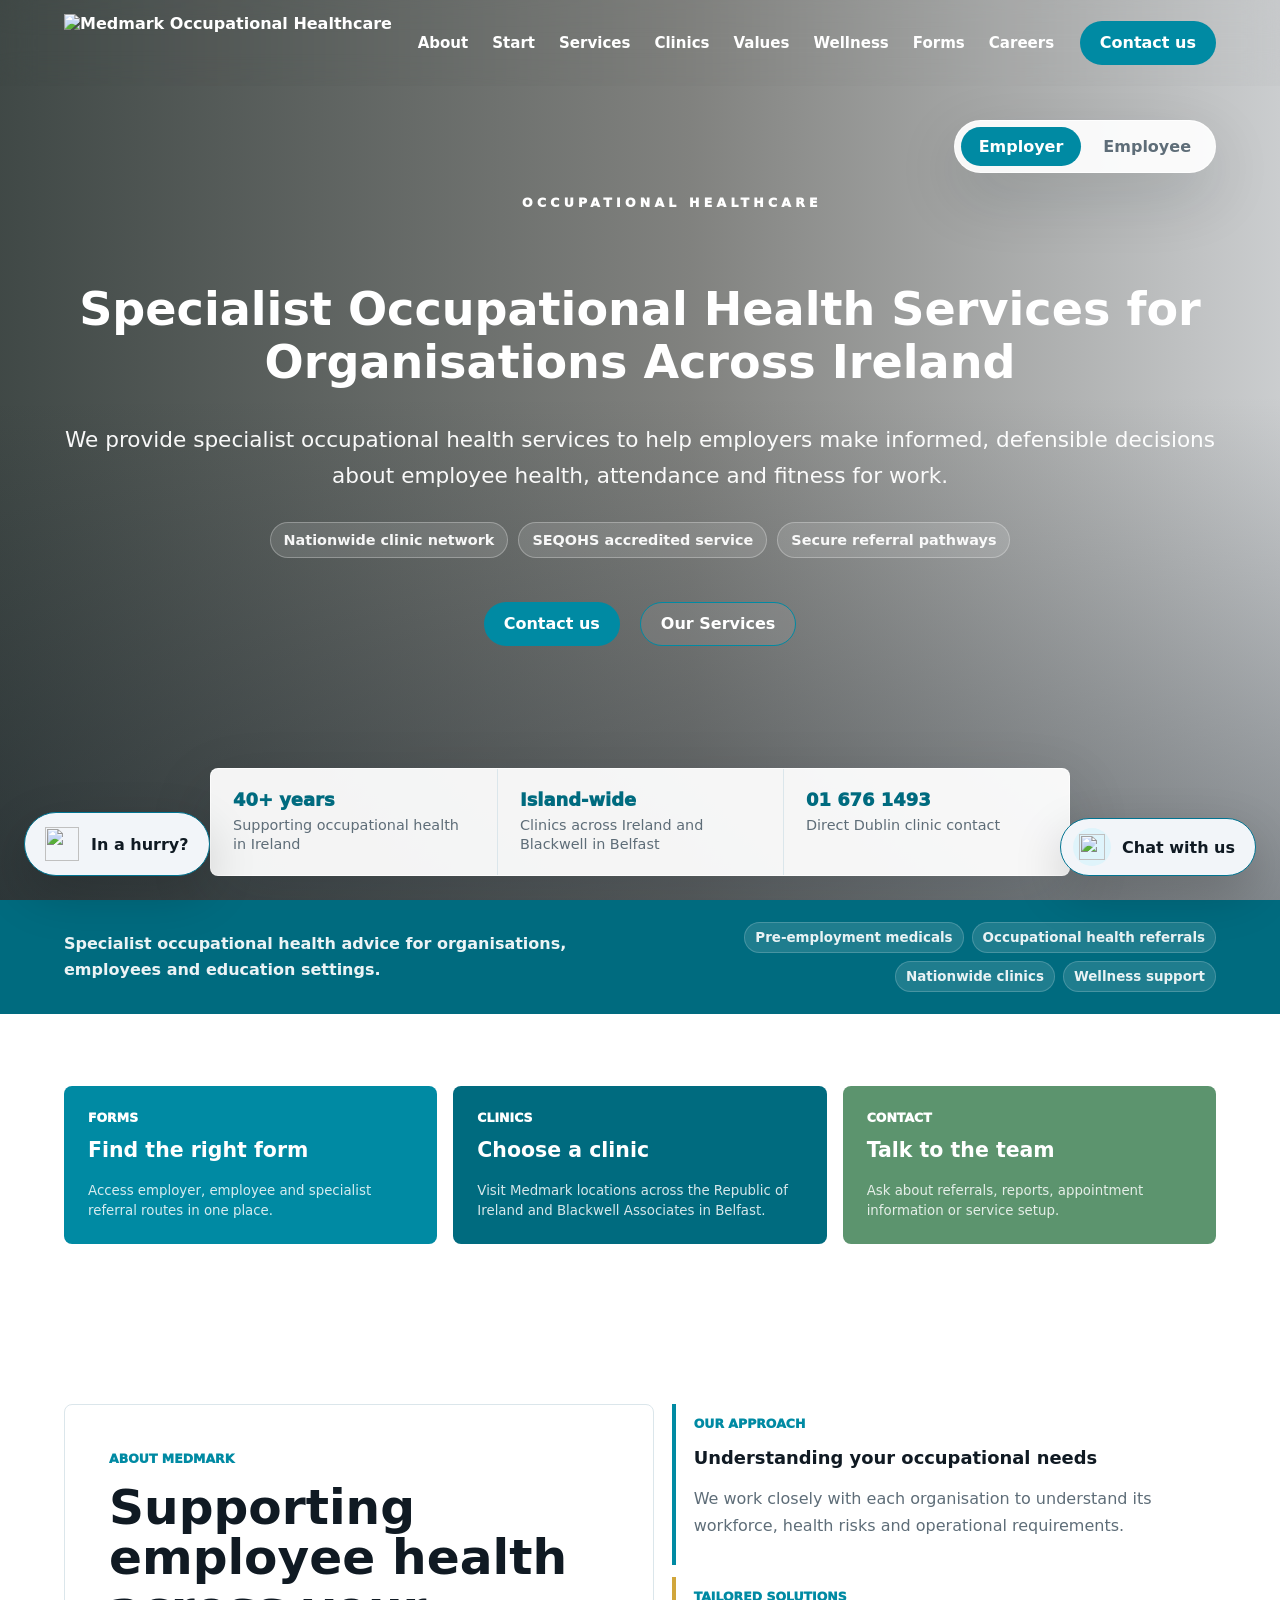
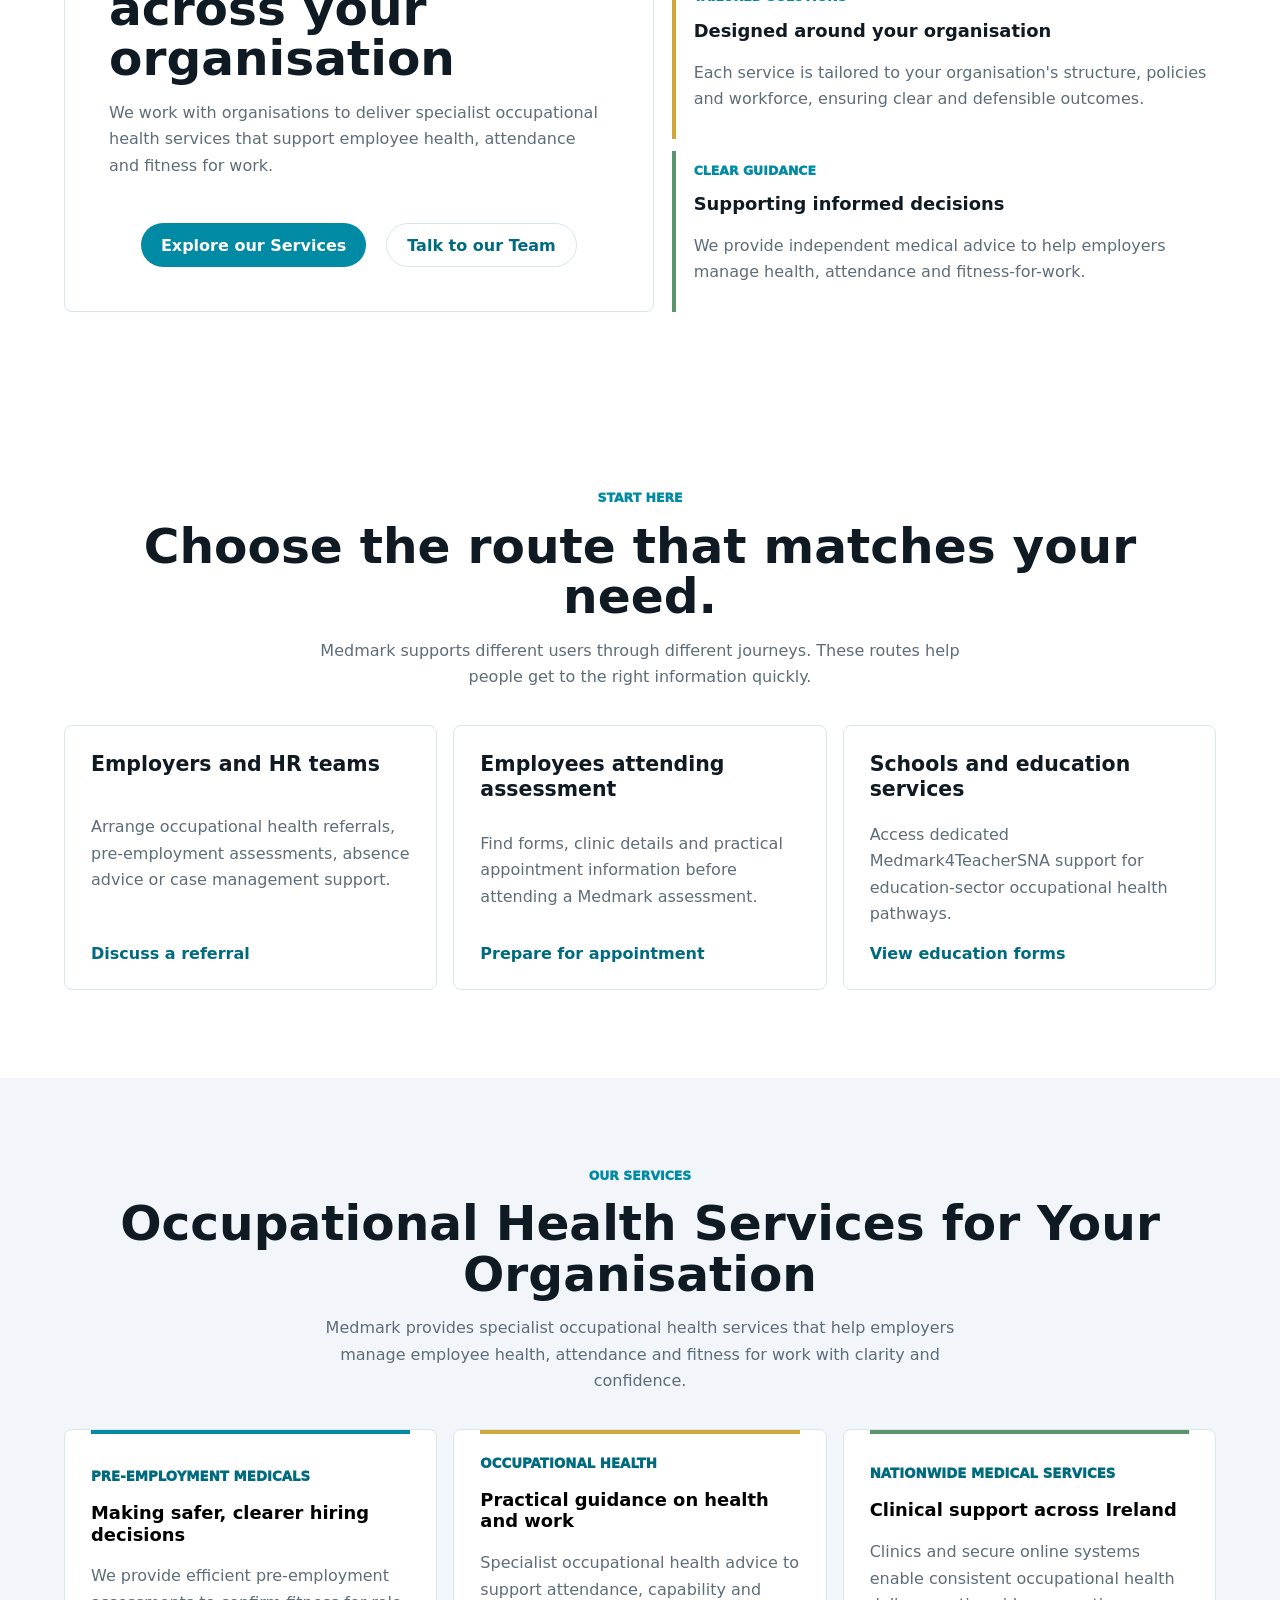
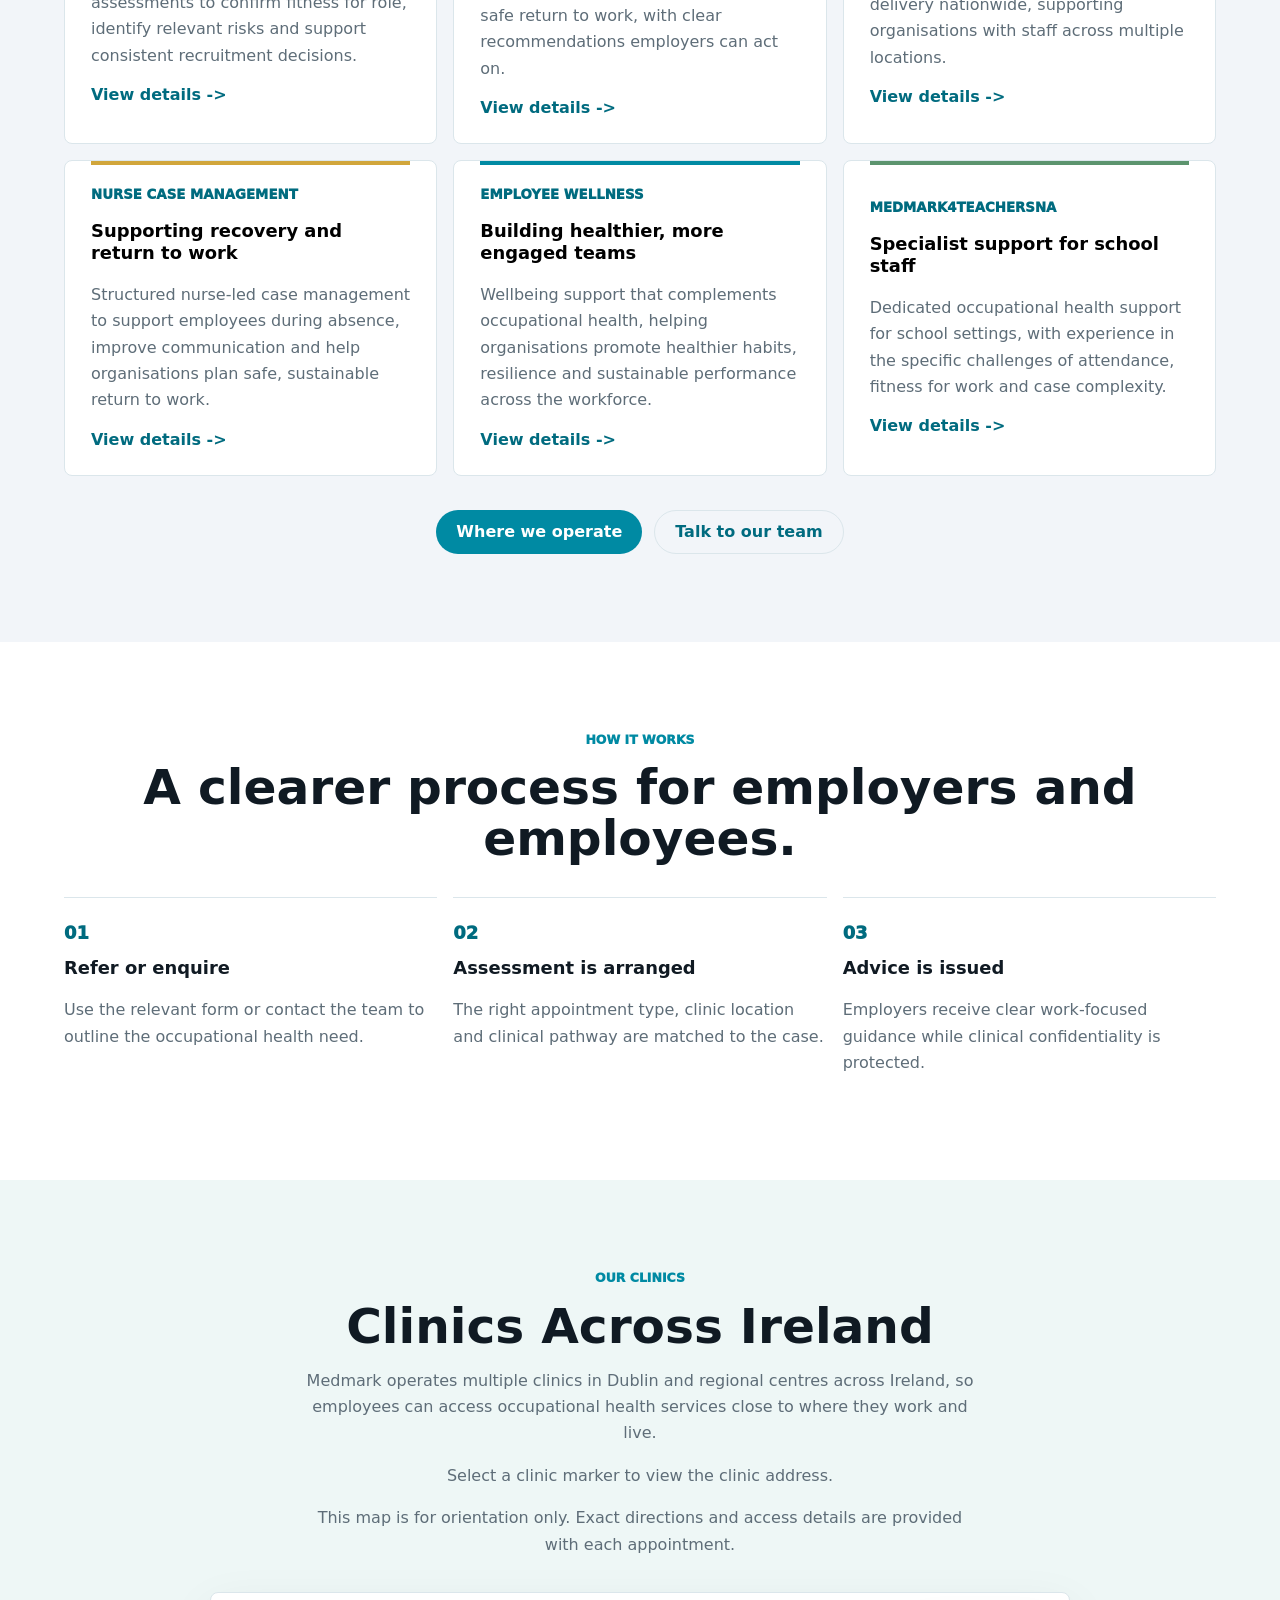
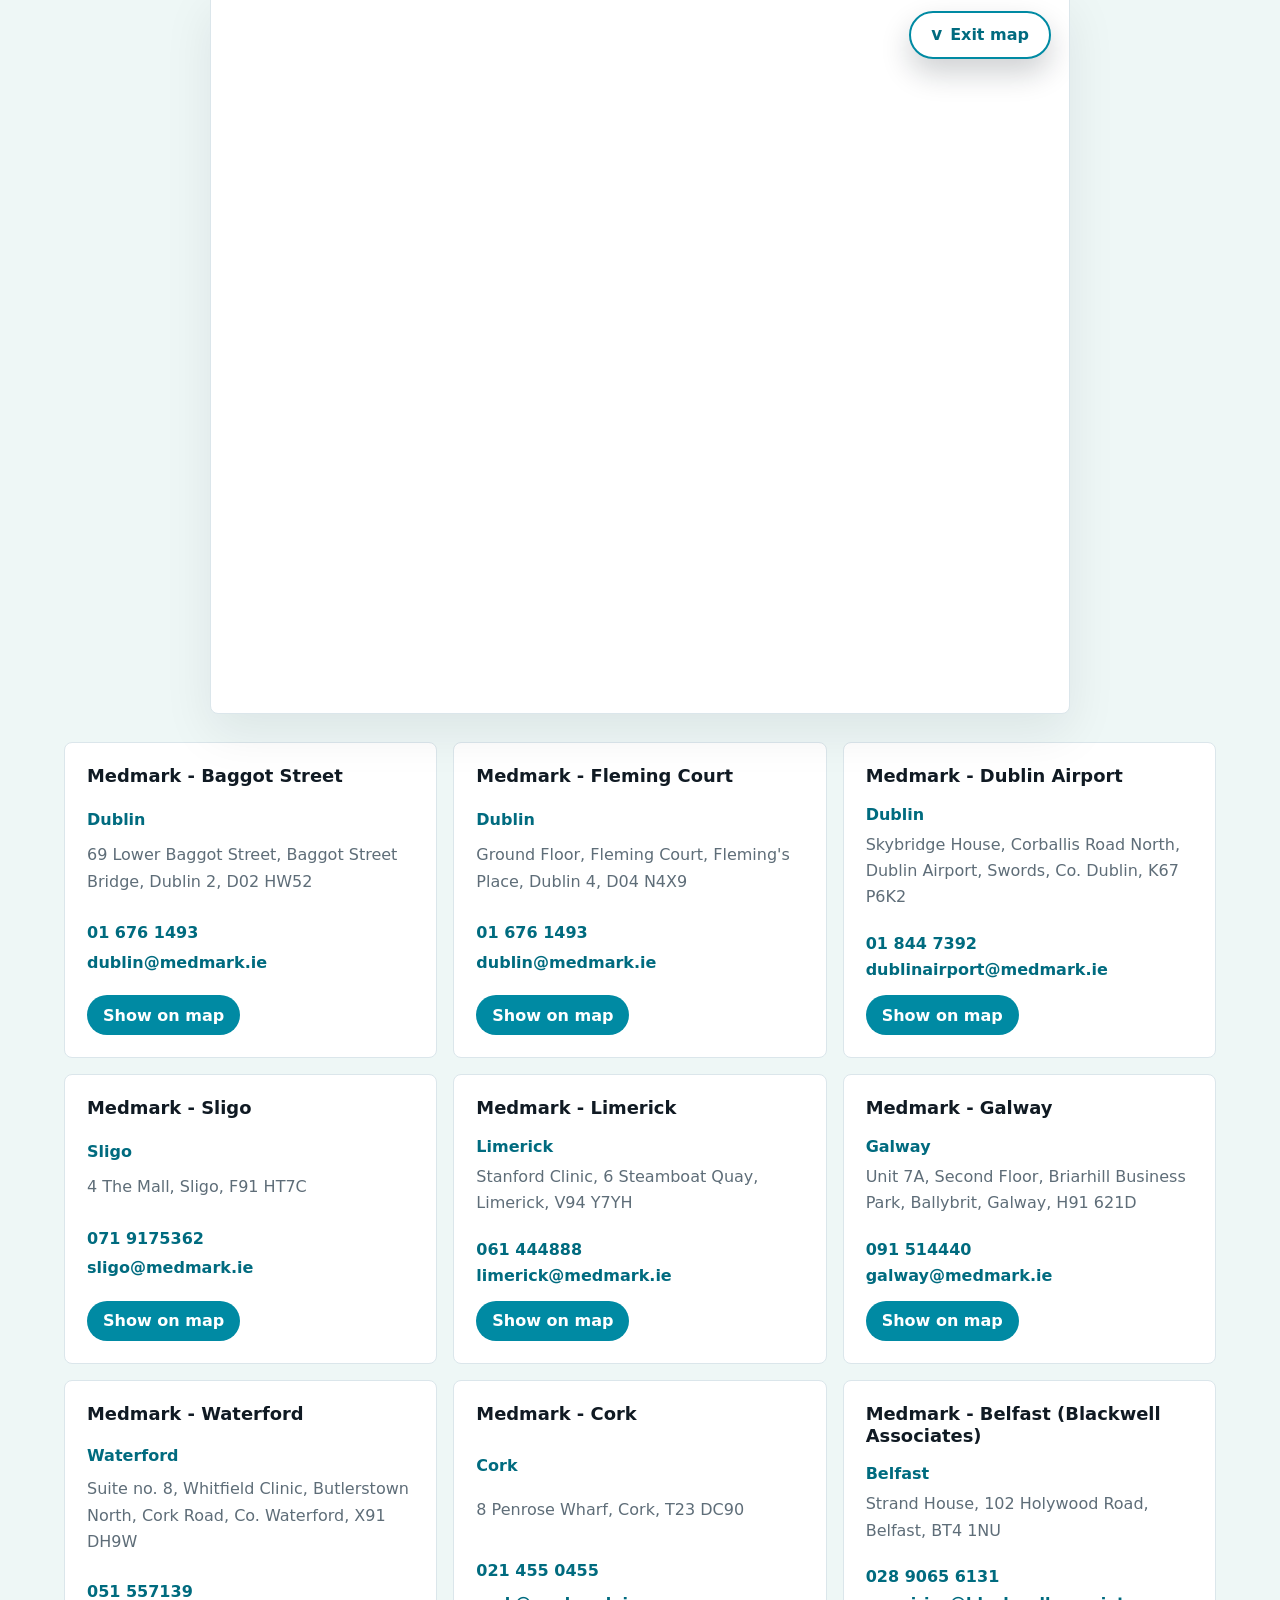
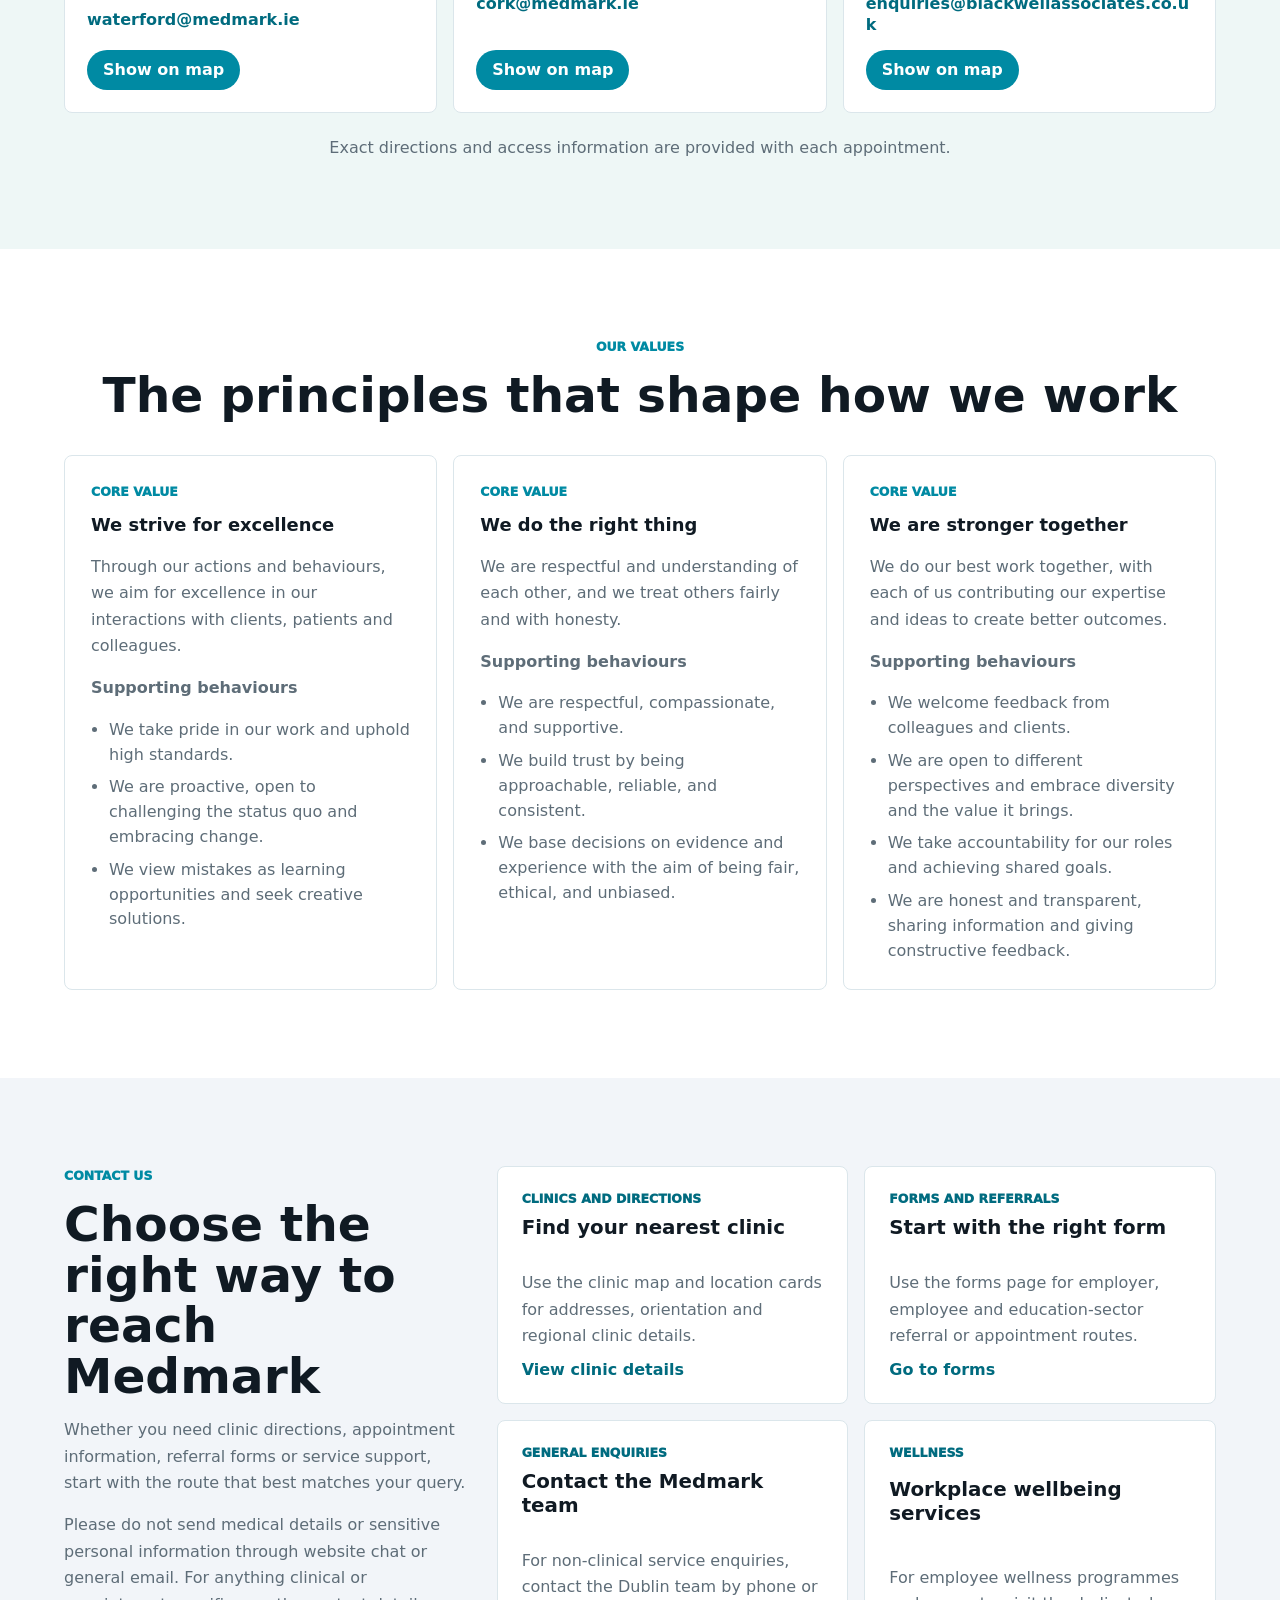
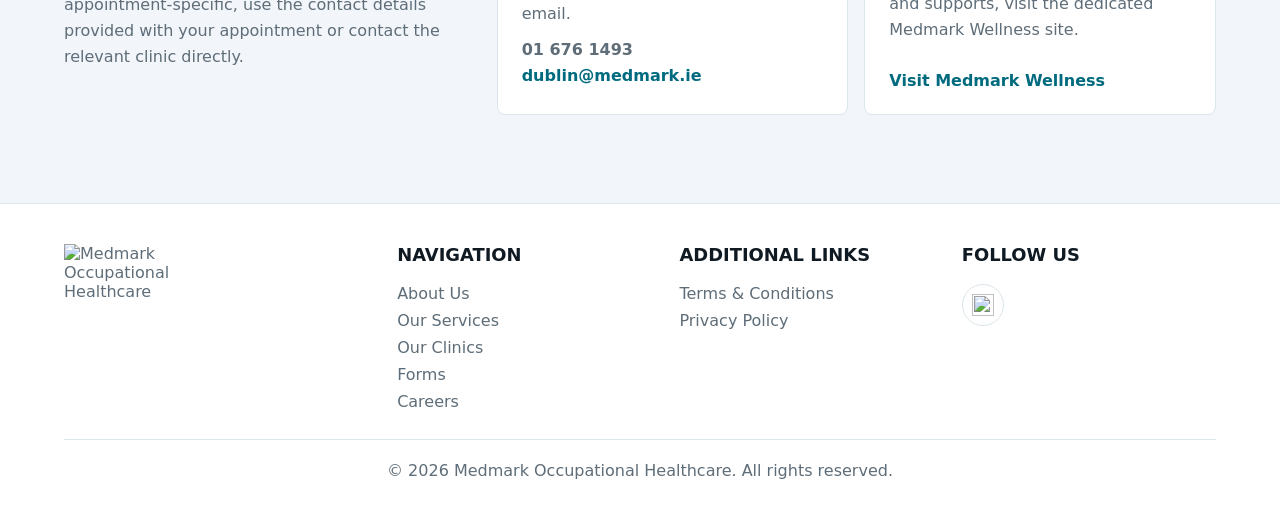
==== commit fe36095e: "Update clinic tile wording" ====
--- a/index.html
+++ b/index.html
@@ -106,7 +106,7 @@
         <a class="quick-card" href="#clinics">
           <span>Clinics</span>
           <strong>Choose a clinic</strong>
-          <small>View Medmark locations across Ireland and the Blackwell Belfast clinic.</small>
+          <small>Visit Medmark locations across the Republic of Ireland and Blackwell Associates in Belfast.</small>
         </a>
         <a class="quick-card" href="#contact">
           <span>Contact</span>
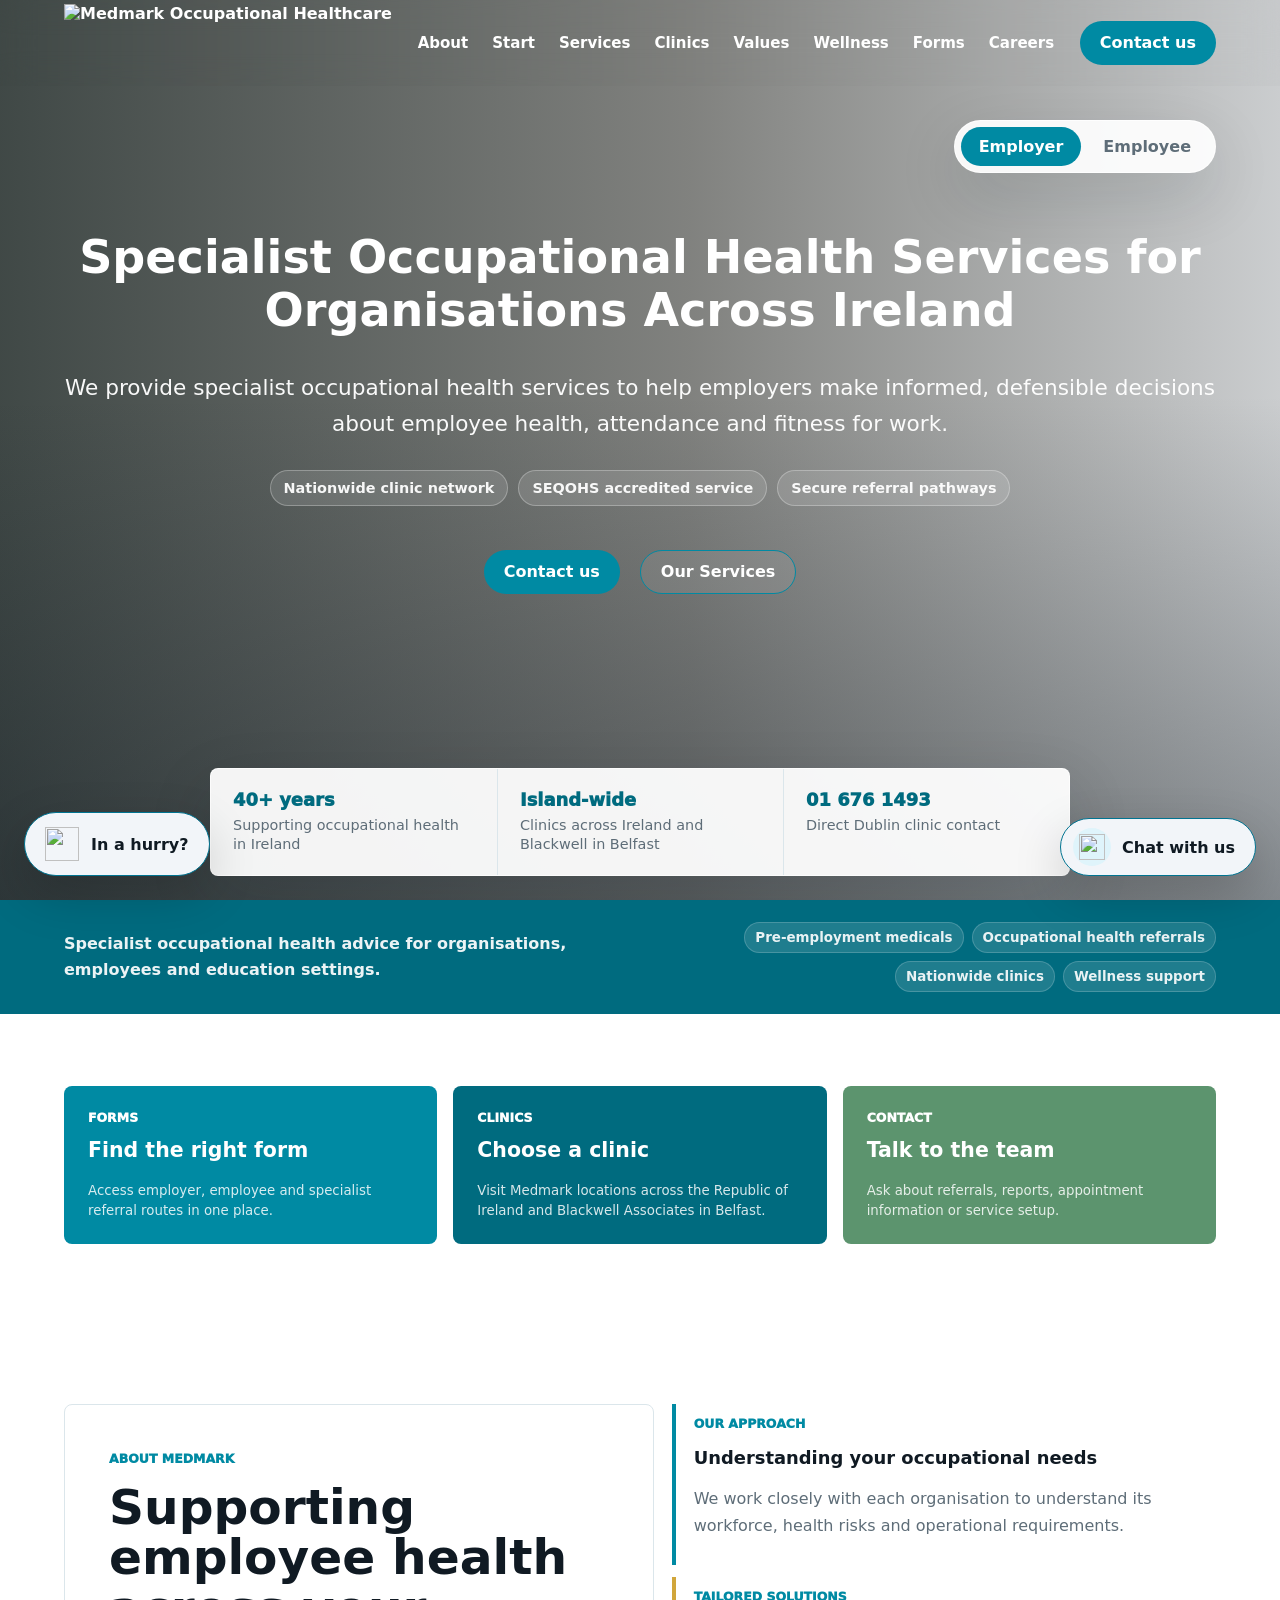
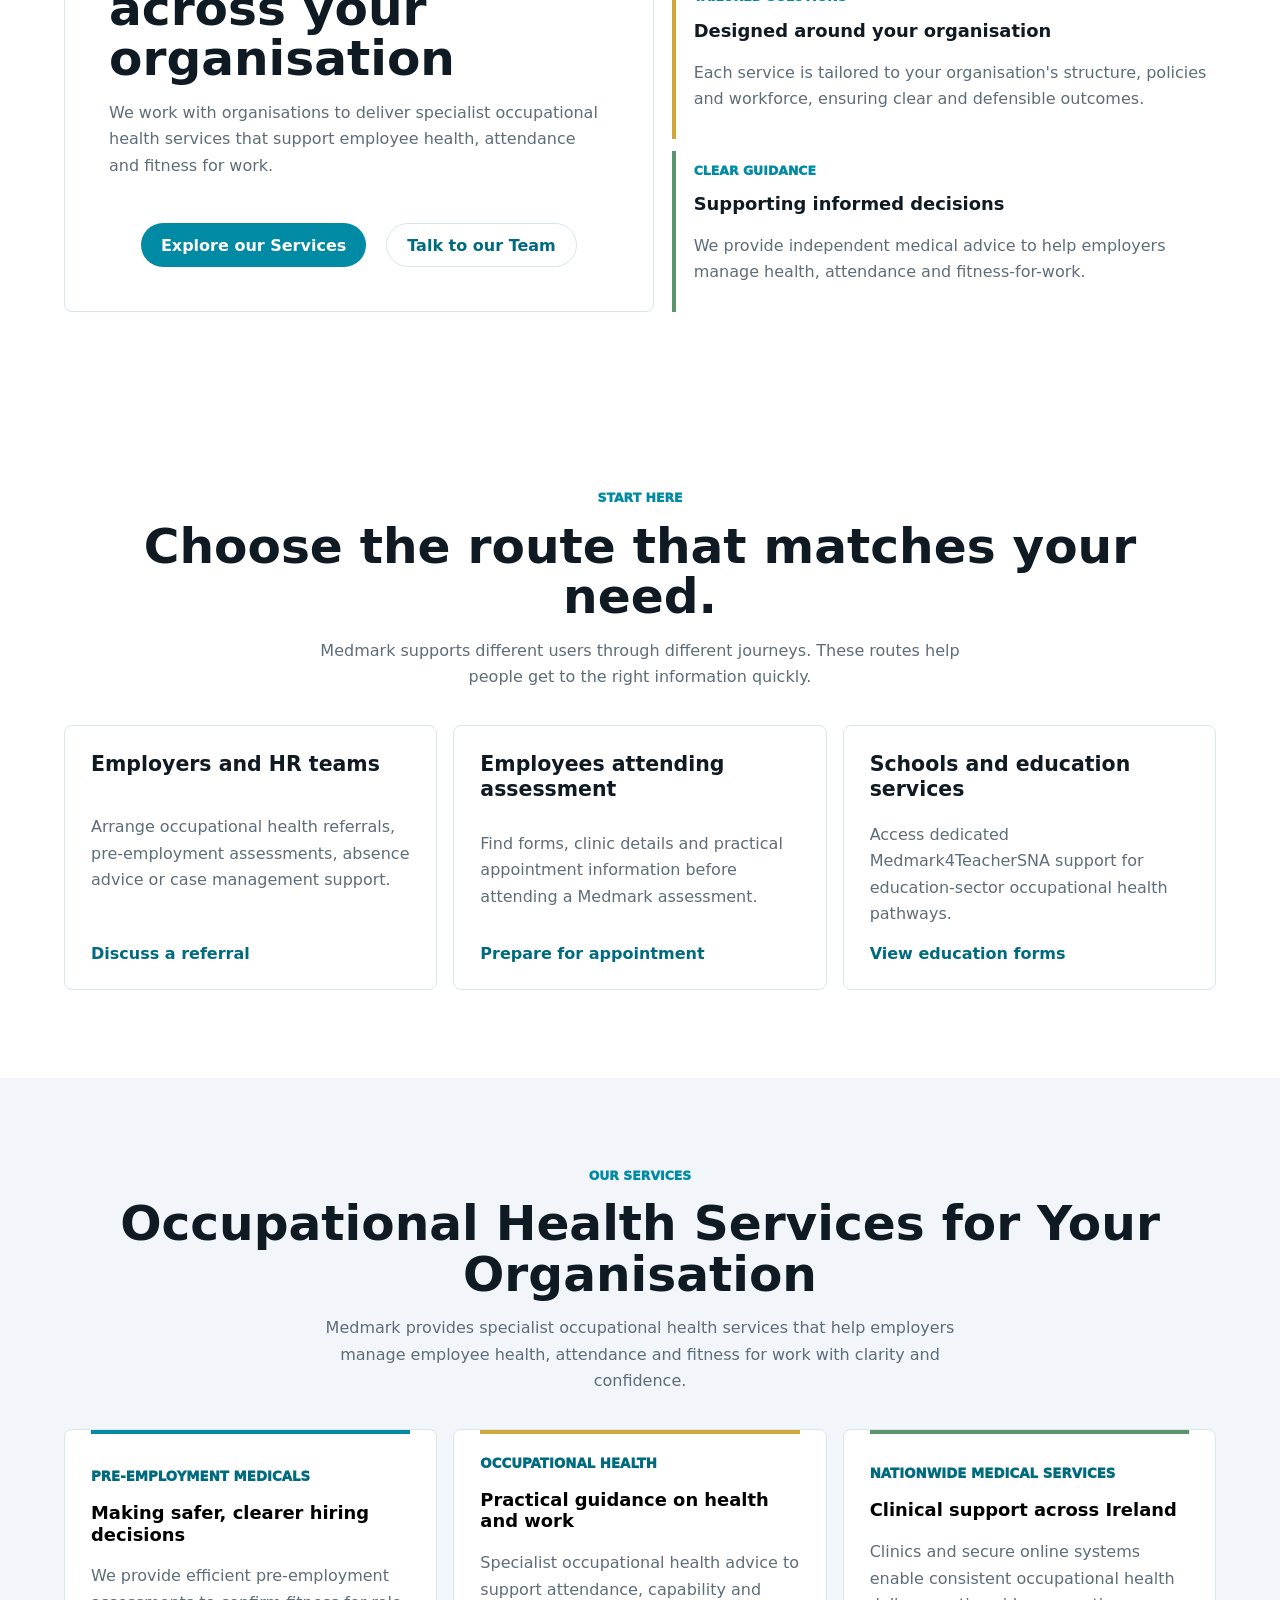
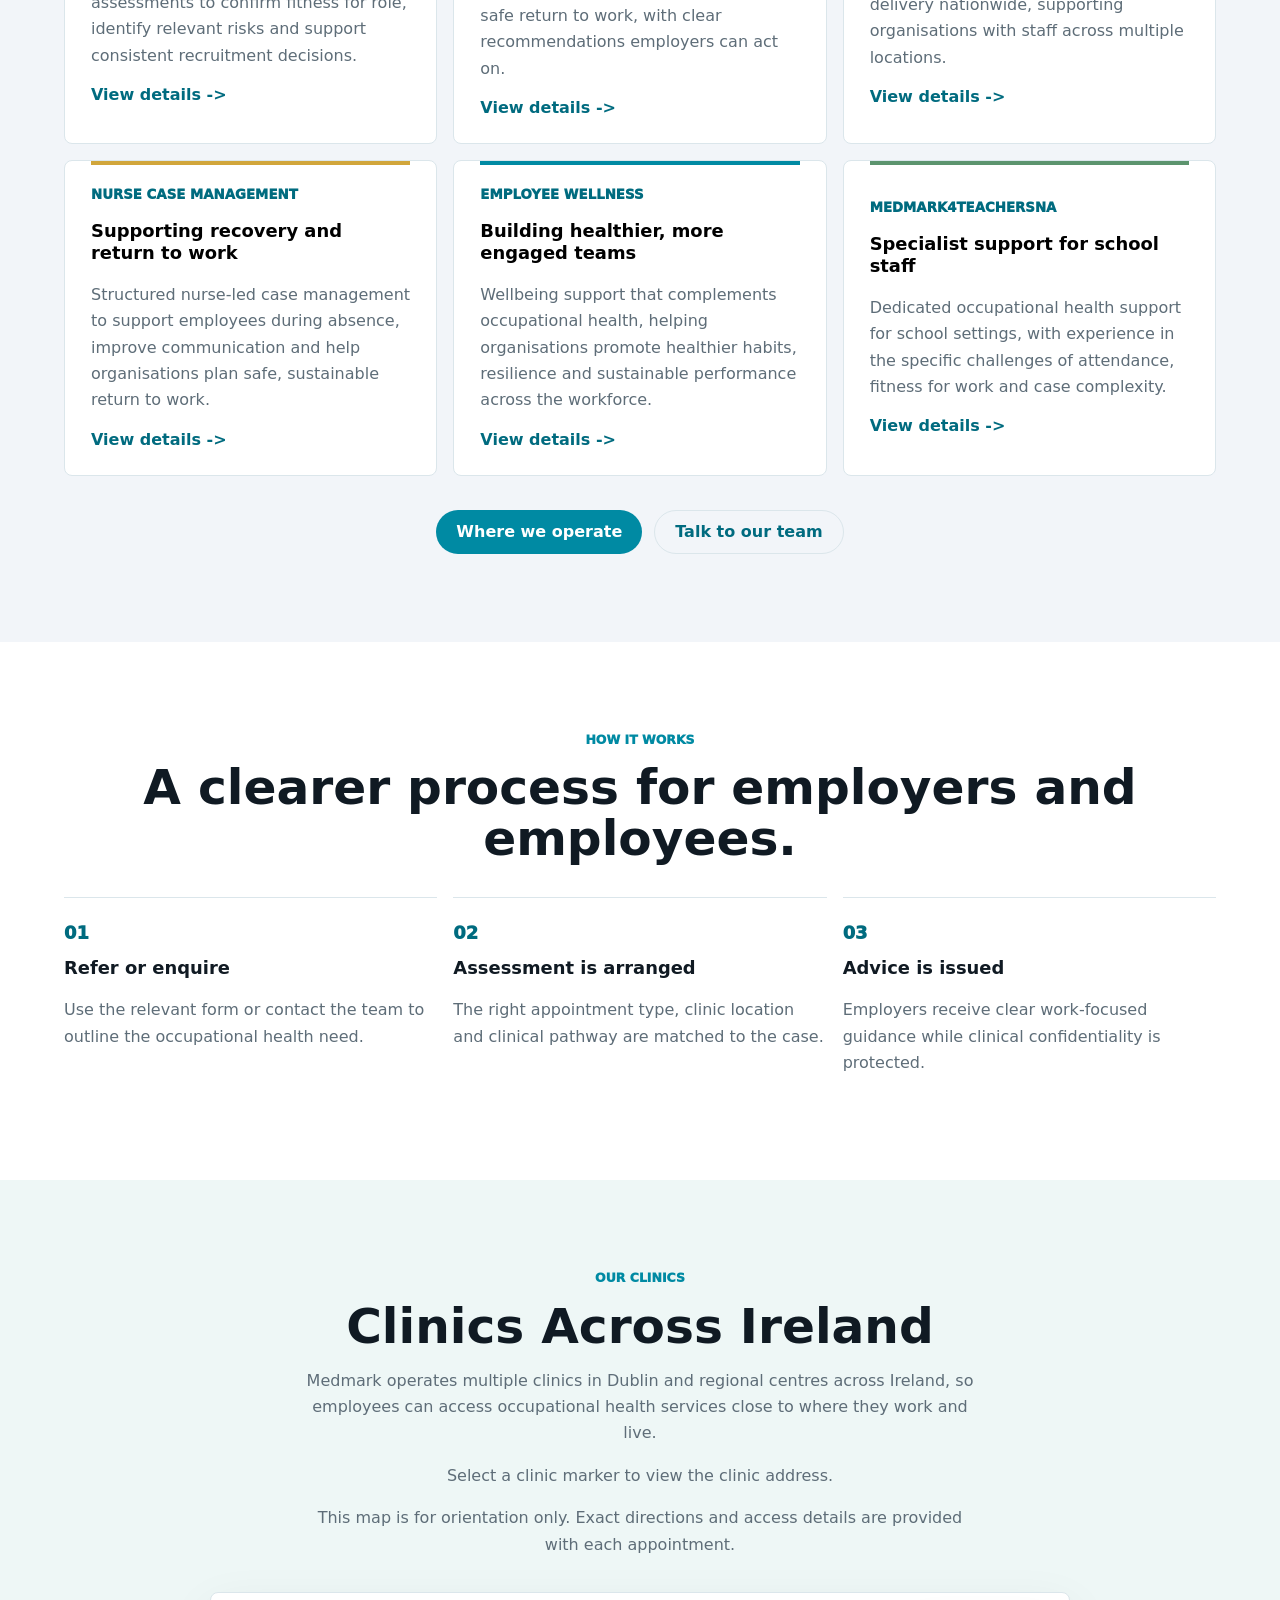
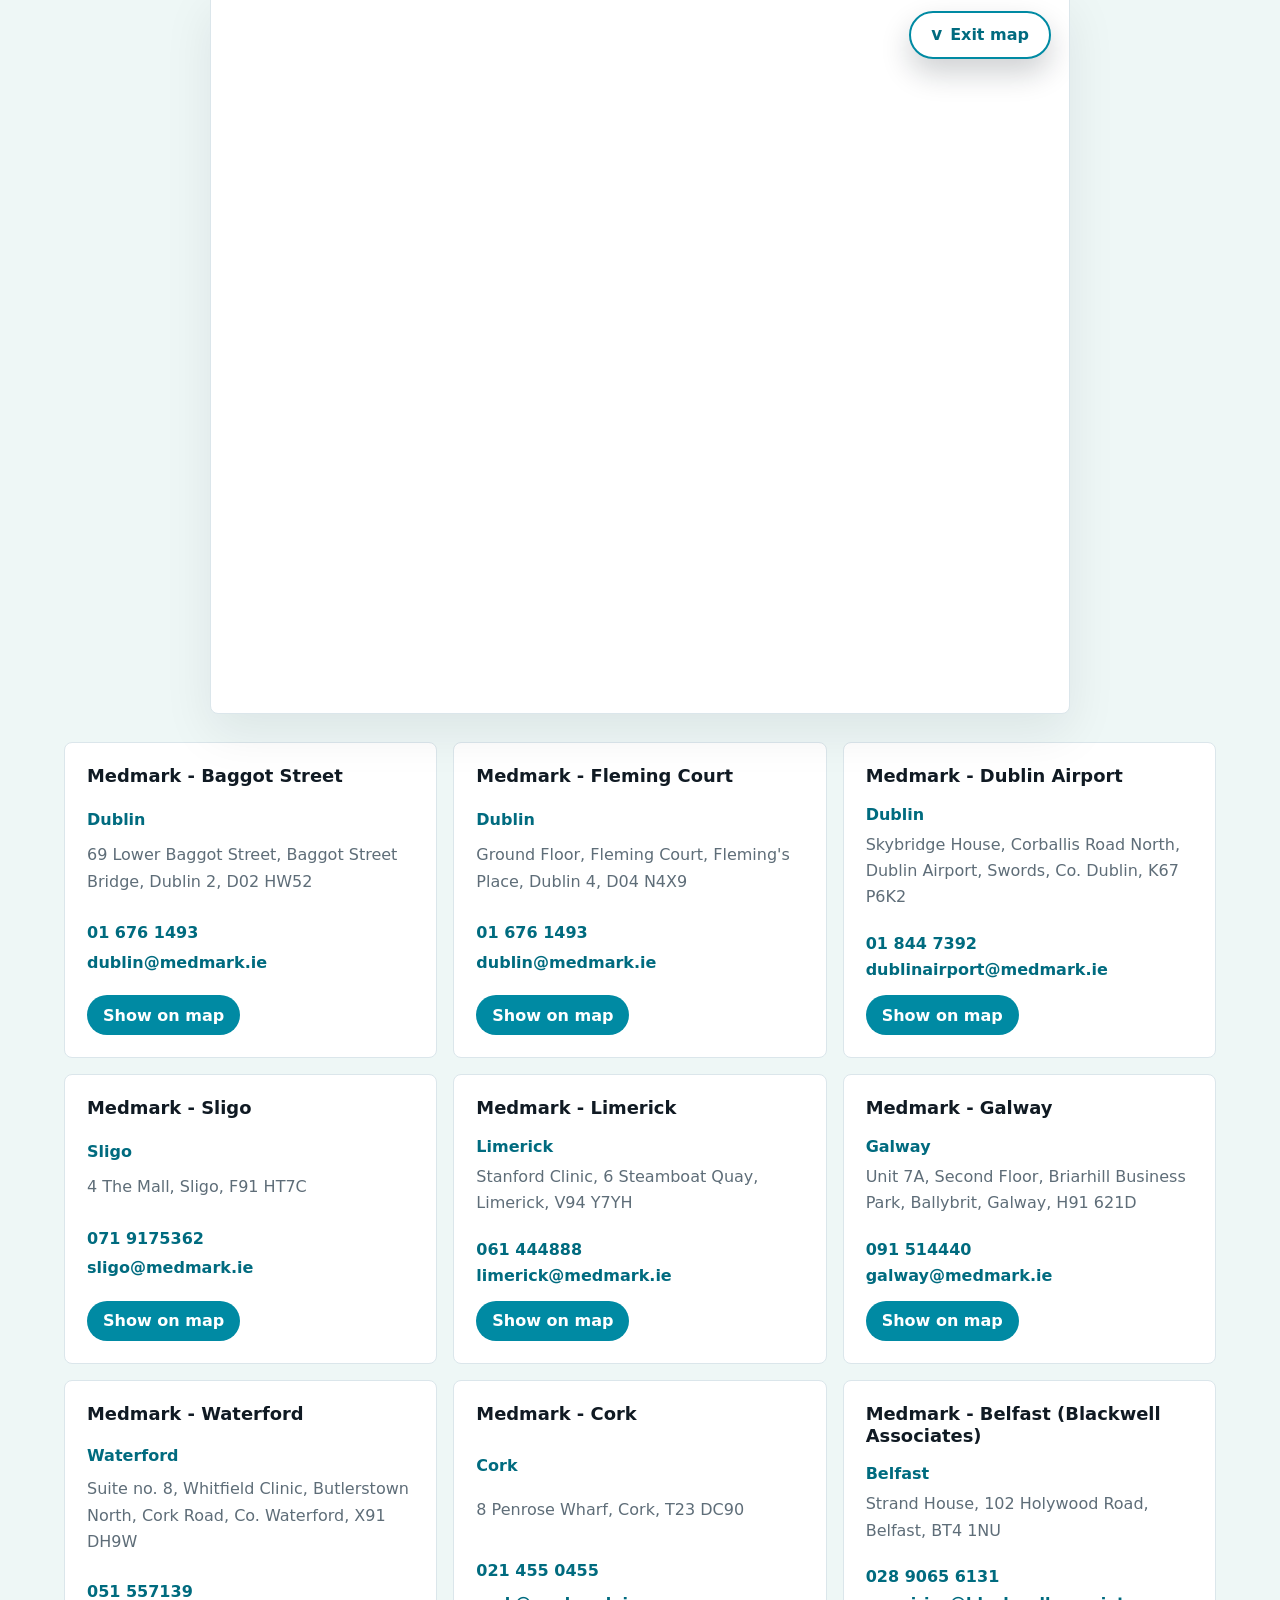
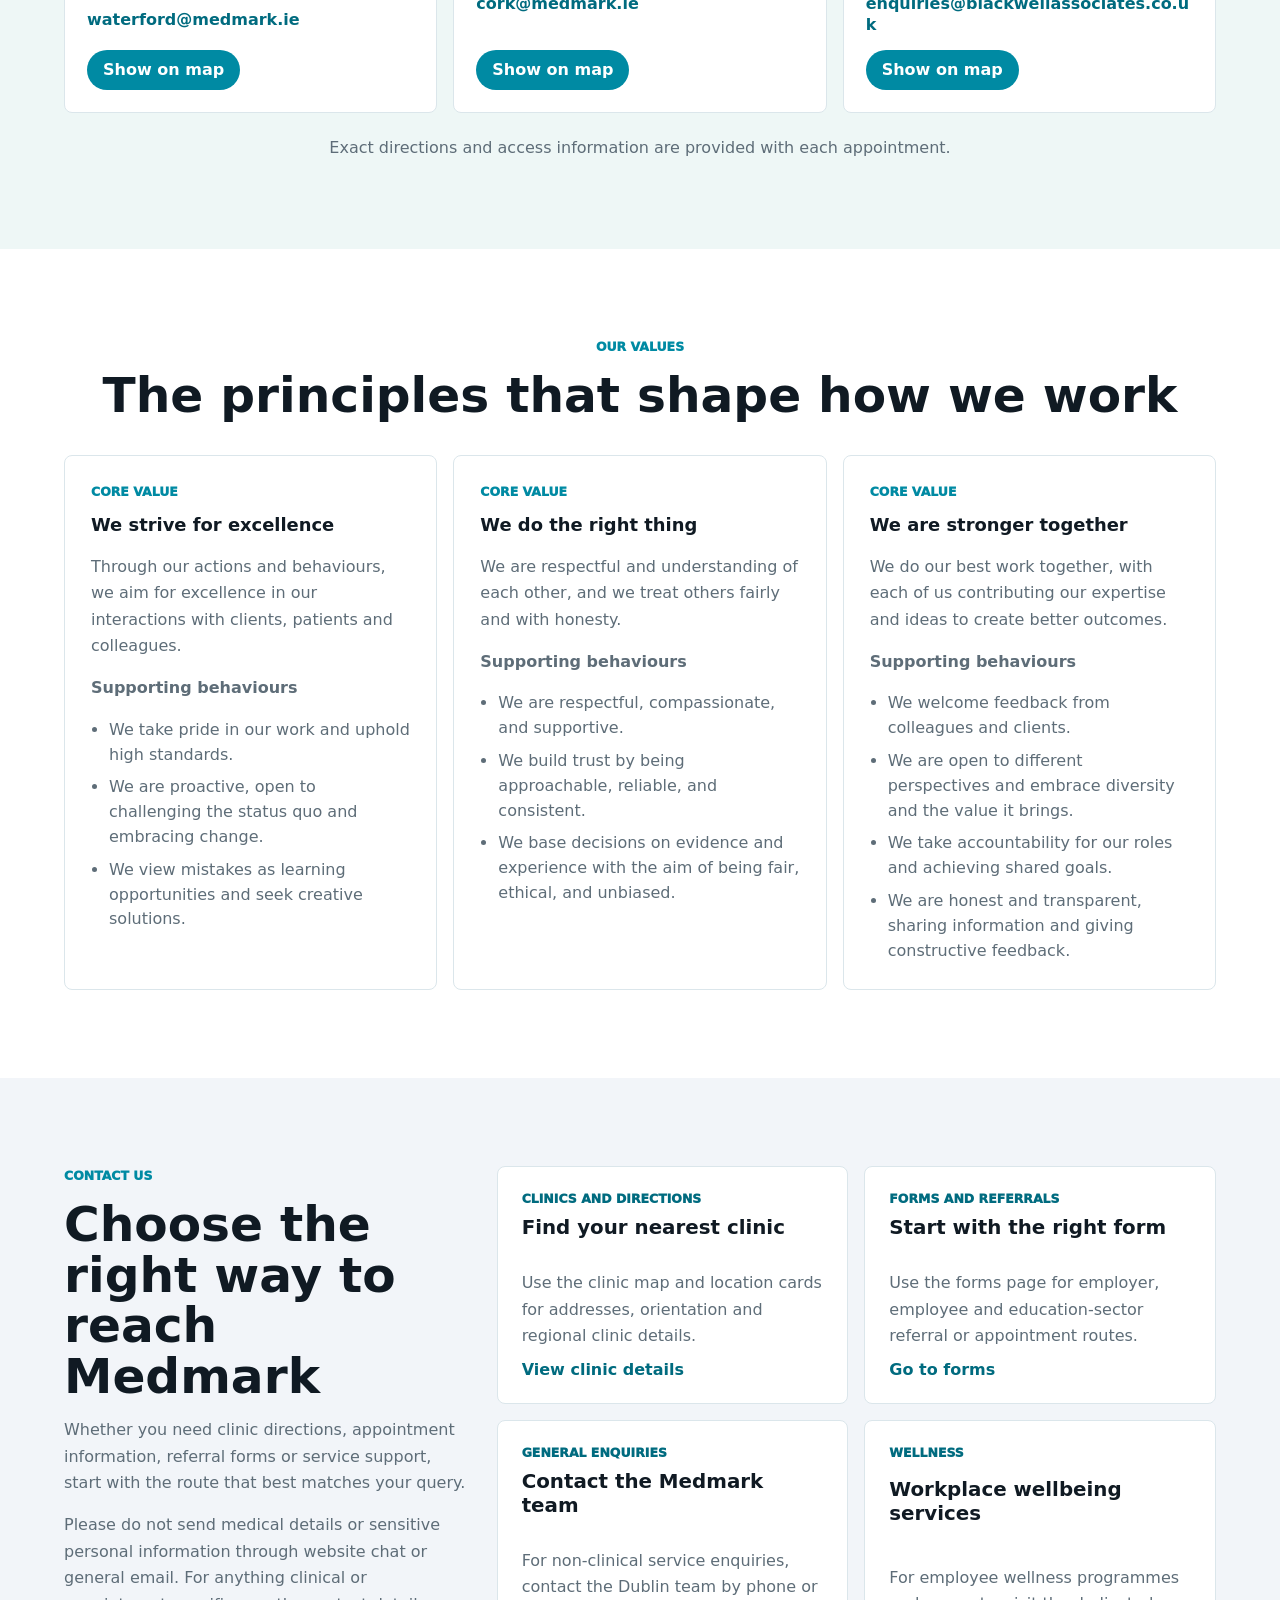
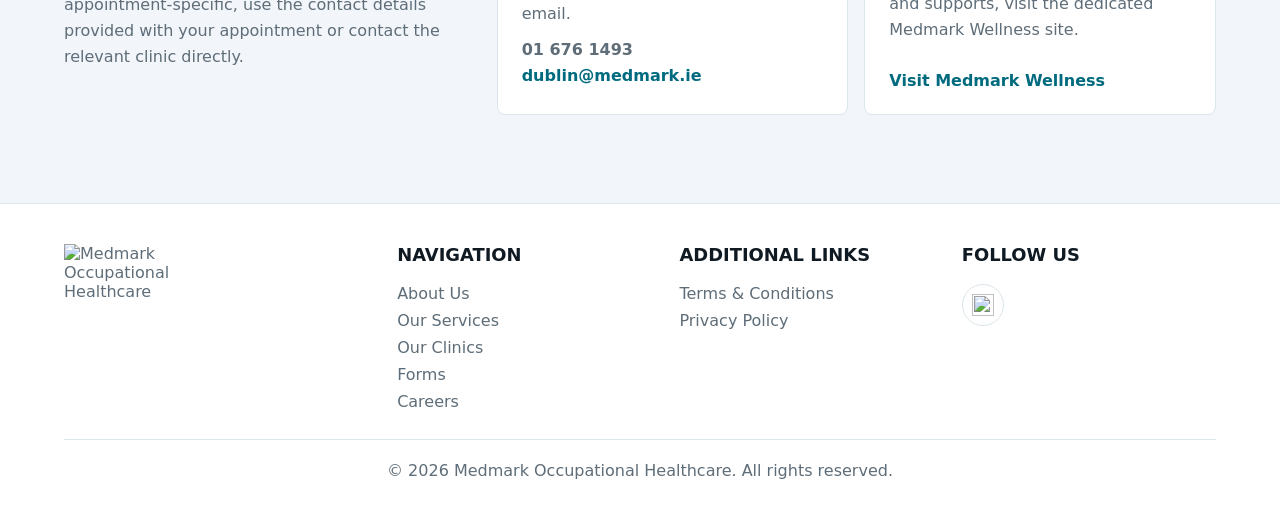
==== commit 9024286f: "Remove duplicate hero branding" ====
--- a/index.html
+++ b/index.html
@@ -48,7 +48,6 @@
       <section class="hero" id="top">
         <div class="hero-media" role="img" aria-label="Stethoscope and laptop"></div>
         <div class="hero-content">
-          <p class="eyebrow">Occupational Healthcare</p>
           <h1>Specialist Occupational Health Services for Organisations Across Ireland</h1>
           <p class="hero-lede">
             We provide specialist occupational health services to help employers make informed, defensible
--- a/styles.css
+++ b/styles.css
@@ -44,7 +44,7 @@
 }
 
 .brand { align-items: center; display: inline-flex; gap: 12px; font-weight: 900; }
-.brand img { height: 58px; width: auto; }
+.brand img { height: 78px; width: auto; }
 .desktop-nav { align-items: center; color: var(--muted); display: flex; font-size: .94rem; font-weight: 780; gap: 24px; }
 .home .desktop-nav { color: var(--white); }
 .desktop-nav a:hover, .footer-links a:hover { color: var(--teal-dark); }
@@ -99,22 +99,6 @@
 .hero:after { background: linear-gradient(0deg, rgba(16,26,35,.38), transparent 56%); content: ""; inset: 0; position: absolute; z-index: -1; }
 .hero-content { color: var(--white); margin: 0 auto; max-width: 1180px; padding: 0 0 120px; text-align: center; }
 .eyebrow { color: var(--teal); font-size: .78rem; font-weight: 920; letter-spacing: 0; margin: 0 0 12px; text-transform: uppercase; }
-.hero .eyebrow {
-  align-items: center;
-  color: var(--white);
-  display: flex;
-  gap: 16px;
-  justify-content: center;
-  letter-spacing: .34em;
-  margin-bottom: 56px;
-}
-.hero .eyebrow:before {
-  background: url("https://demo.medmark.ie/_next/image?url=%2Ficon.png&w=96&q=75") center/contain no-repeat;
-  content: "";
-  display: inline-block;
-  height: 48px;
-  width: 48px;
-}
 h1, h2, h3, p { margin-top: 0; }
 h1 { font-size: clamp(2.15rem, 3.6vw, 3.55rem); line-height: 1.14; margin-bottom: 34px; }
 h2 { font-size: clamp(1.9rem, 3.8vw, 3.35rem); line-height: 1.04; margin-bottom: 16px; }
@@ -644,13 +628,11 @@
 }
 @media (max-width: 640px) {
   .site-header { height: 98px; padding-top: 10px; align-items: start; }
-  .brand img { height: 74px; }
+  .brand img { height: 82px; }
   .mobile-nav { top: 82px; }
   .brand span { display: none; }
   .hero { min-height: 100svh; padding-top: 118px; padding-bottom: 86px; }
   .hero-content { padding-bottom: 250px; }
-  .hero .eyebrow { align-items: center; display: flex; gap: 14px; justify-content: center; letter-spacing: .42em; }
-  .hero .eyebrow:before { background: url("https://demo.medmark.ie/_next/image?url=%2Ficon.png&w=96&q=75") center/contain no-repeat; content: ""; display: inline-block; height: 44px; width: 44px; }
   h1 { font-size: clamp(1.85rem, 7.8vw, 2.7rem); }
   .hero-lede { font-size: 1.02rem; }
   .hero-proof { gap: 8px; }
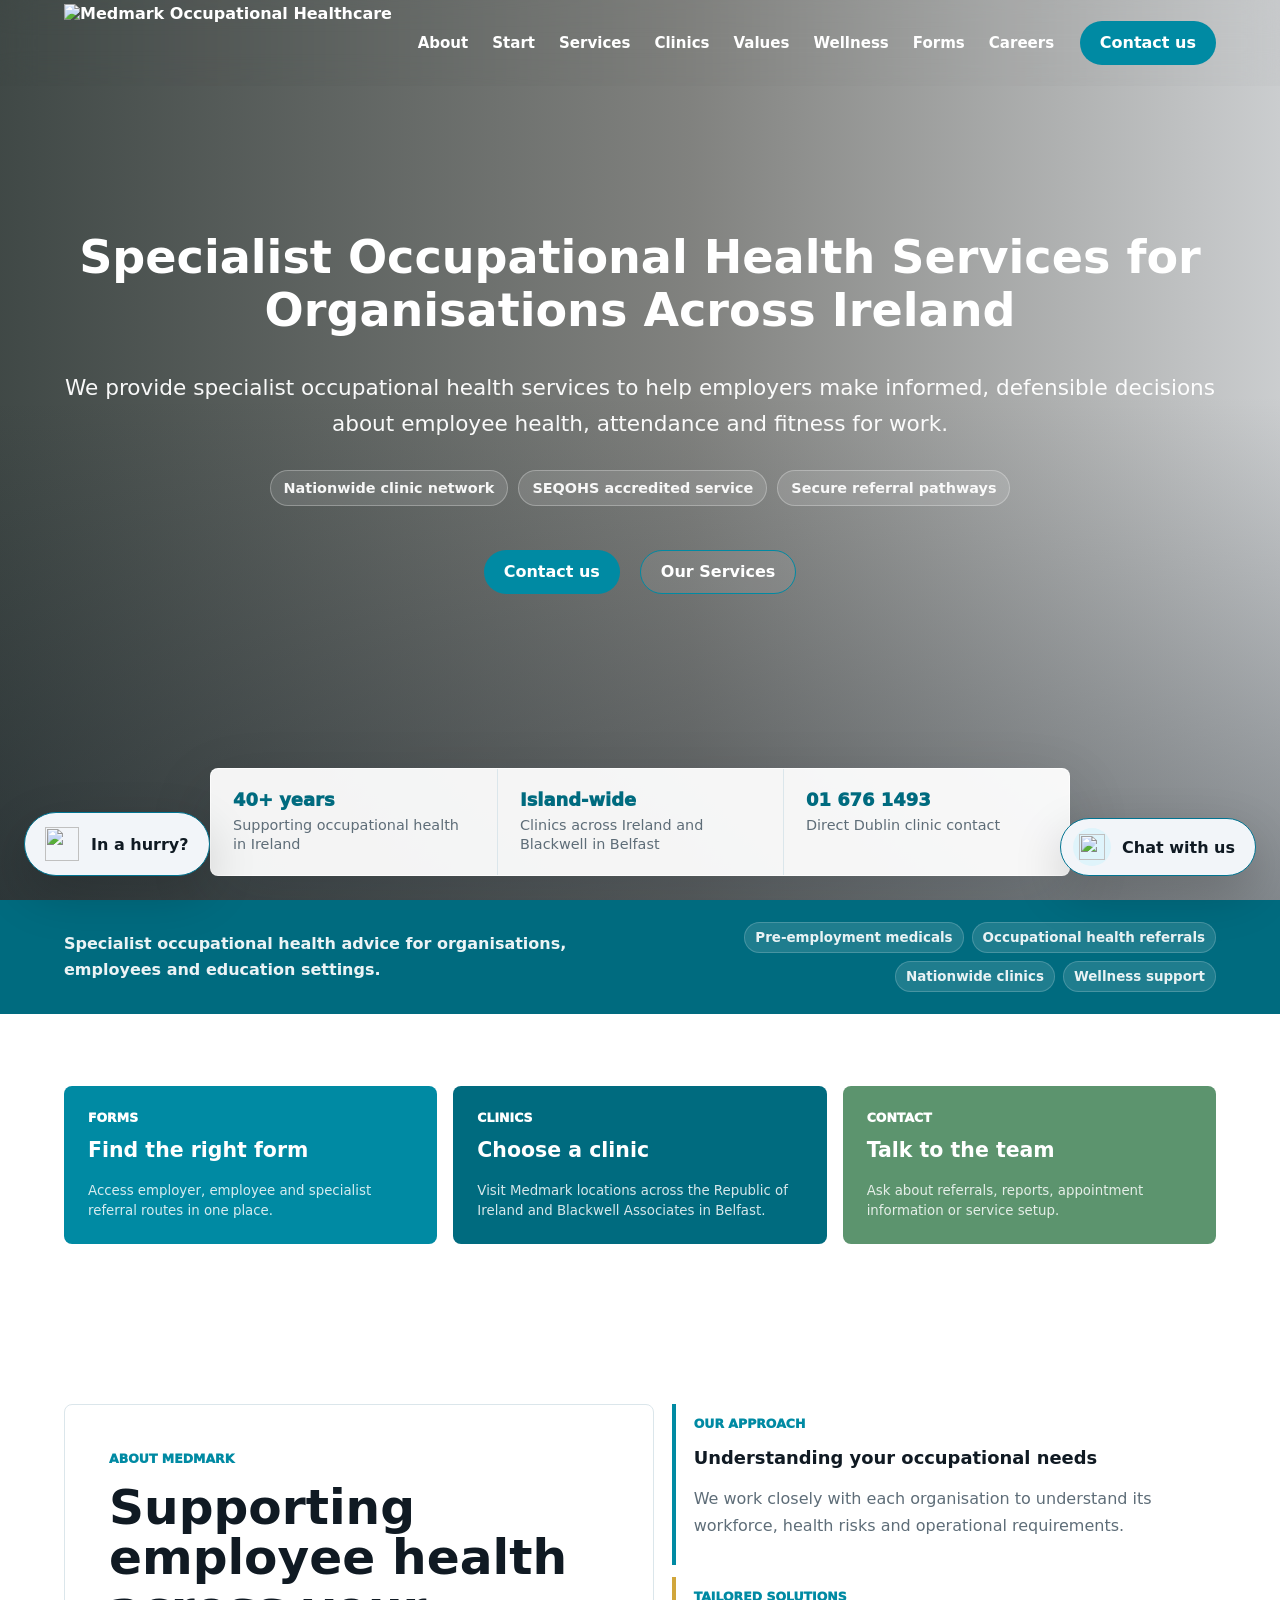
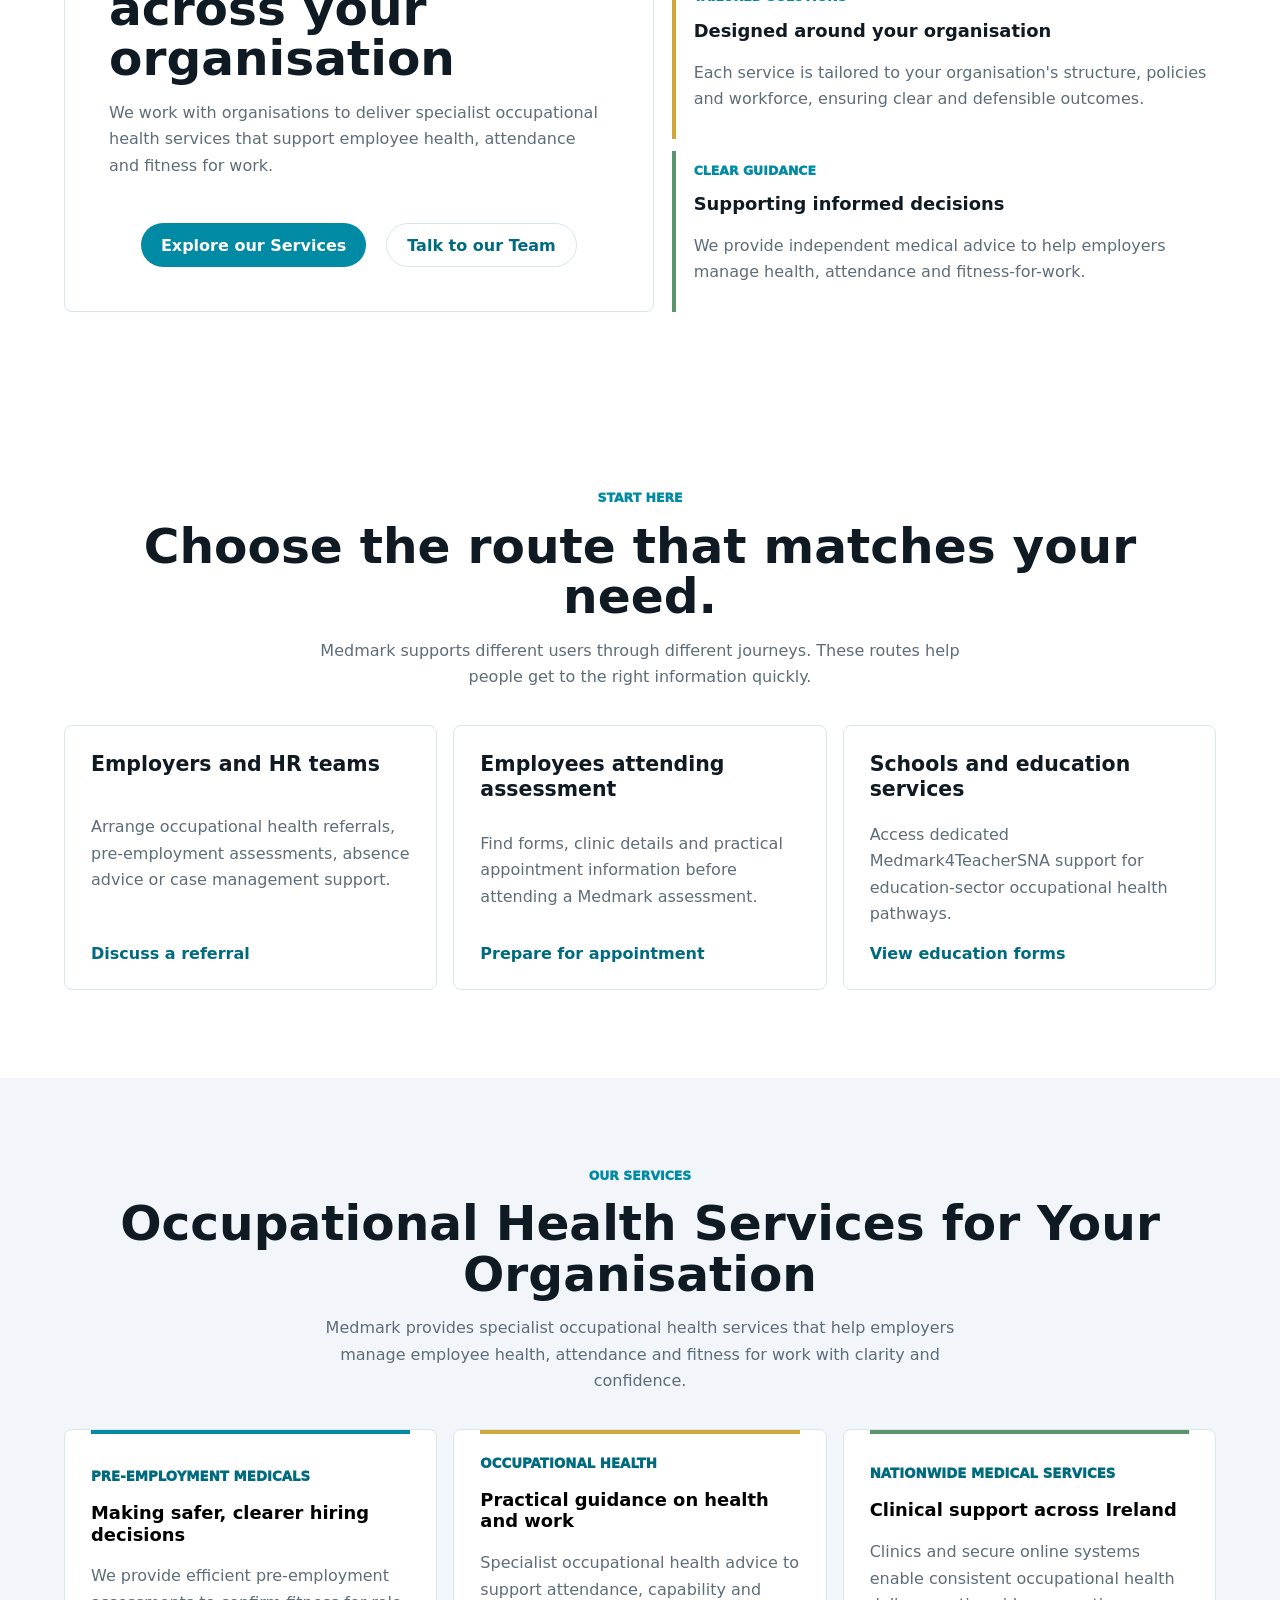
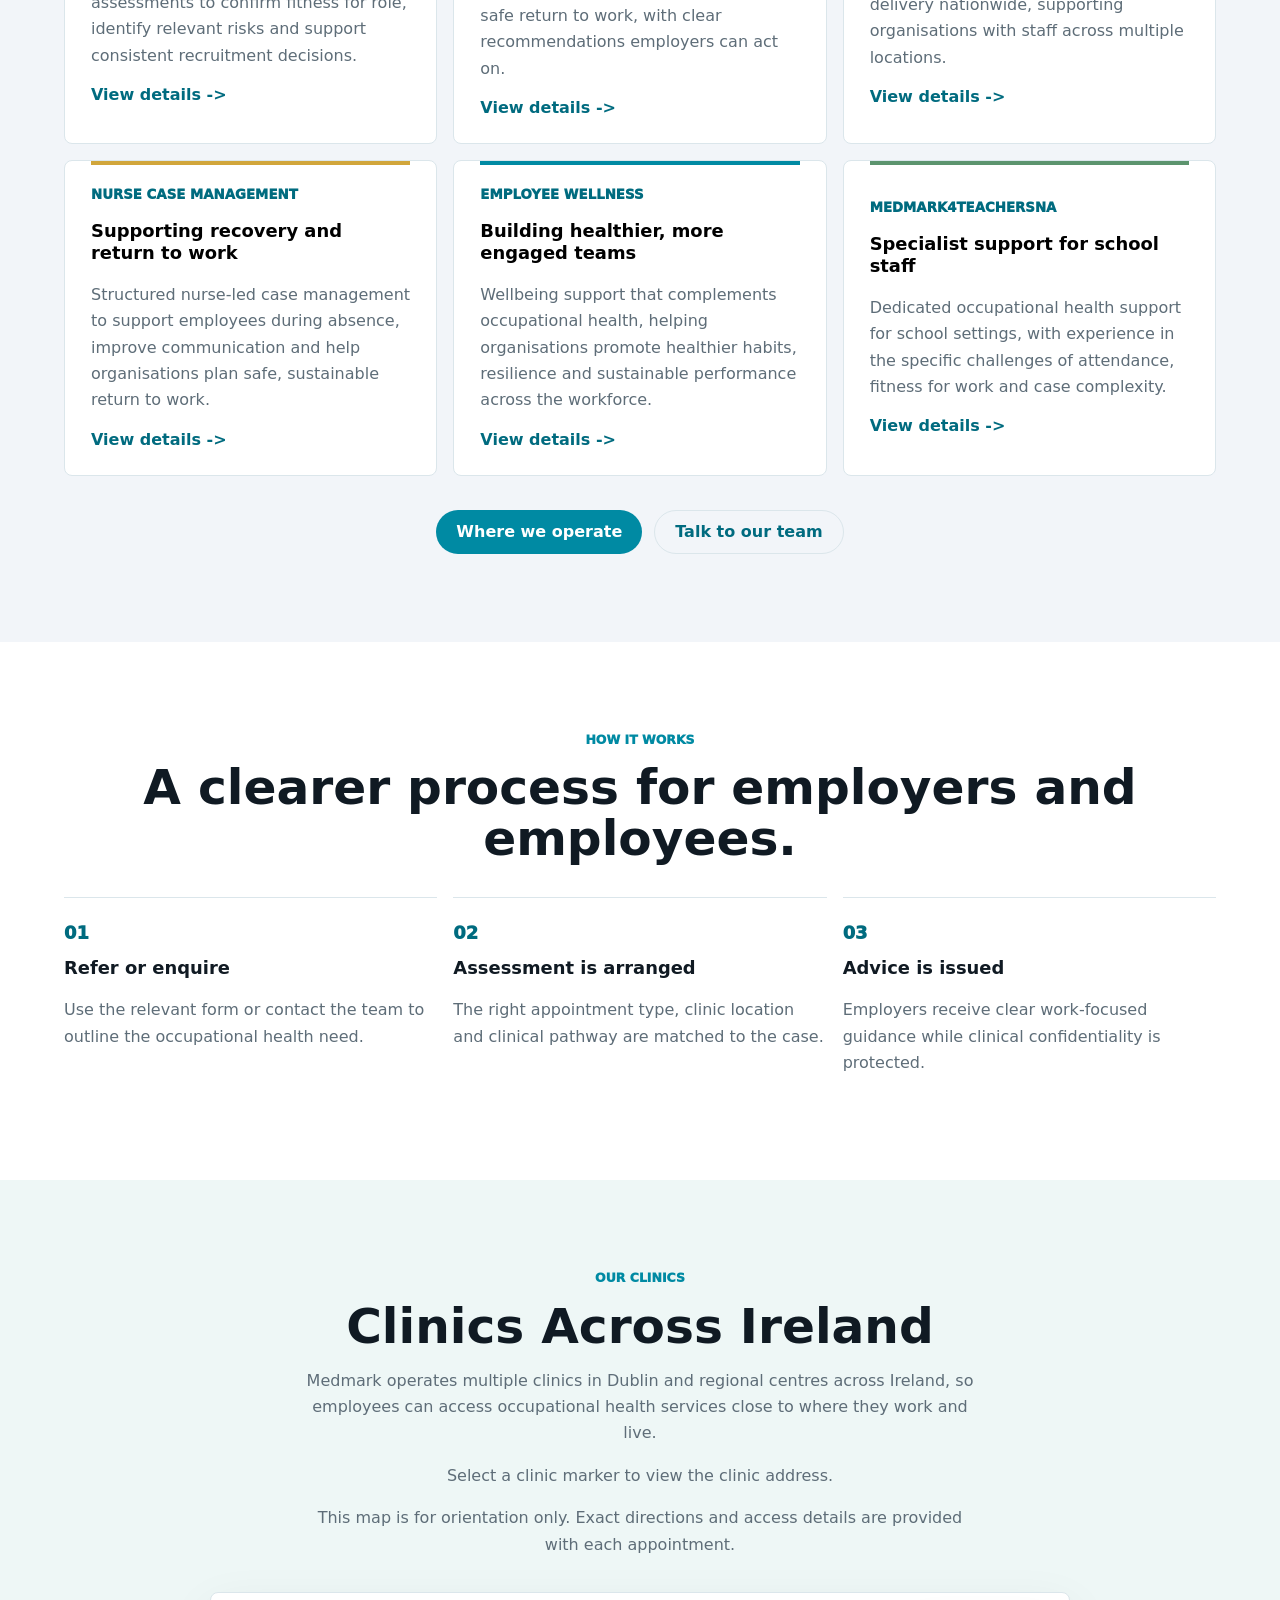
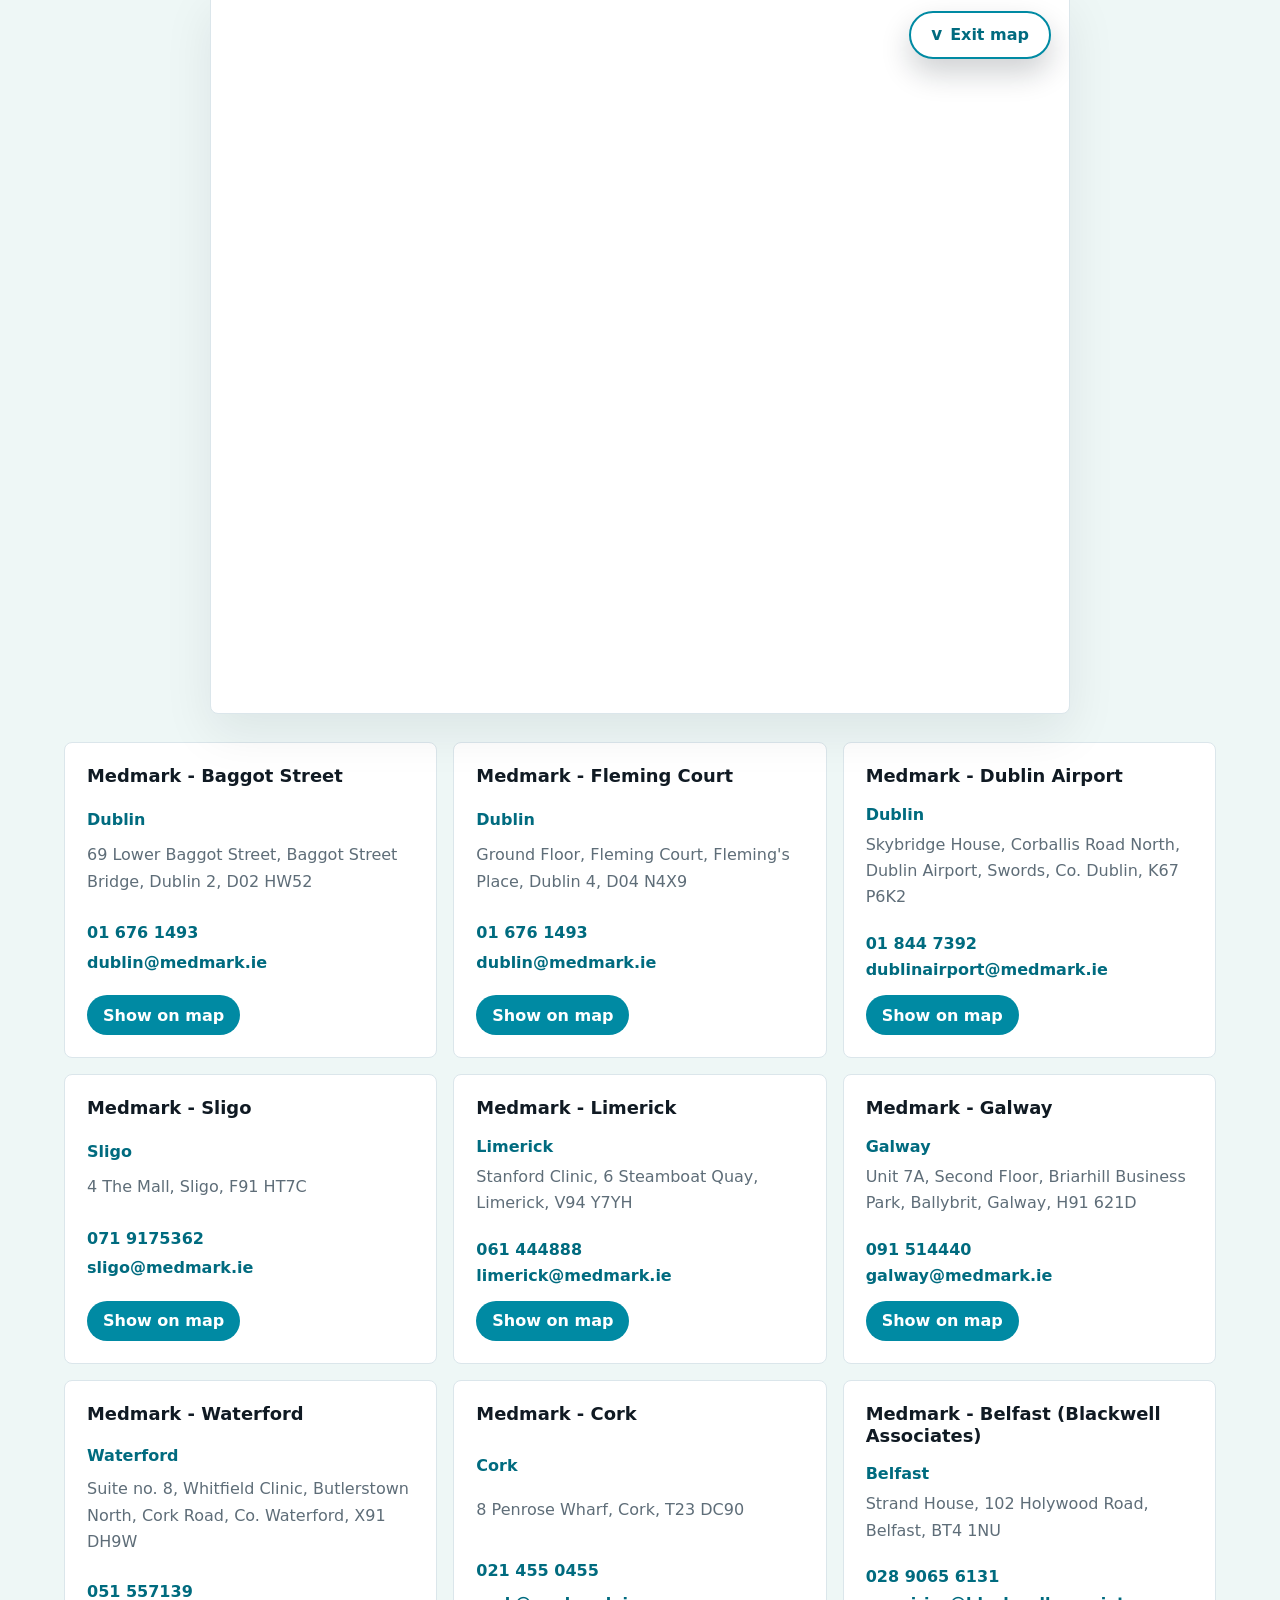
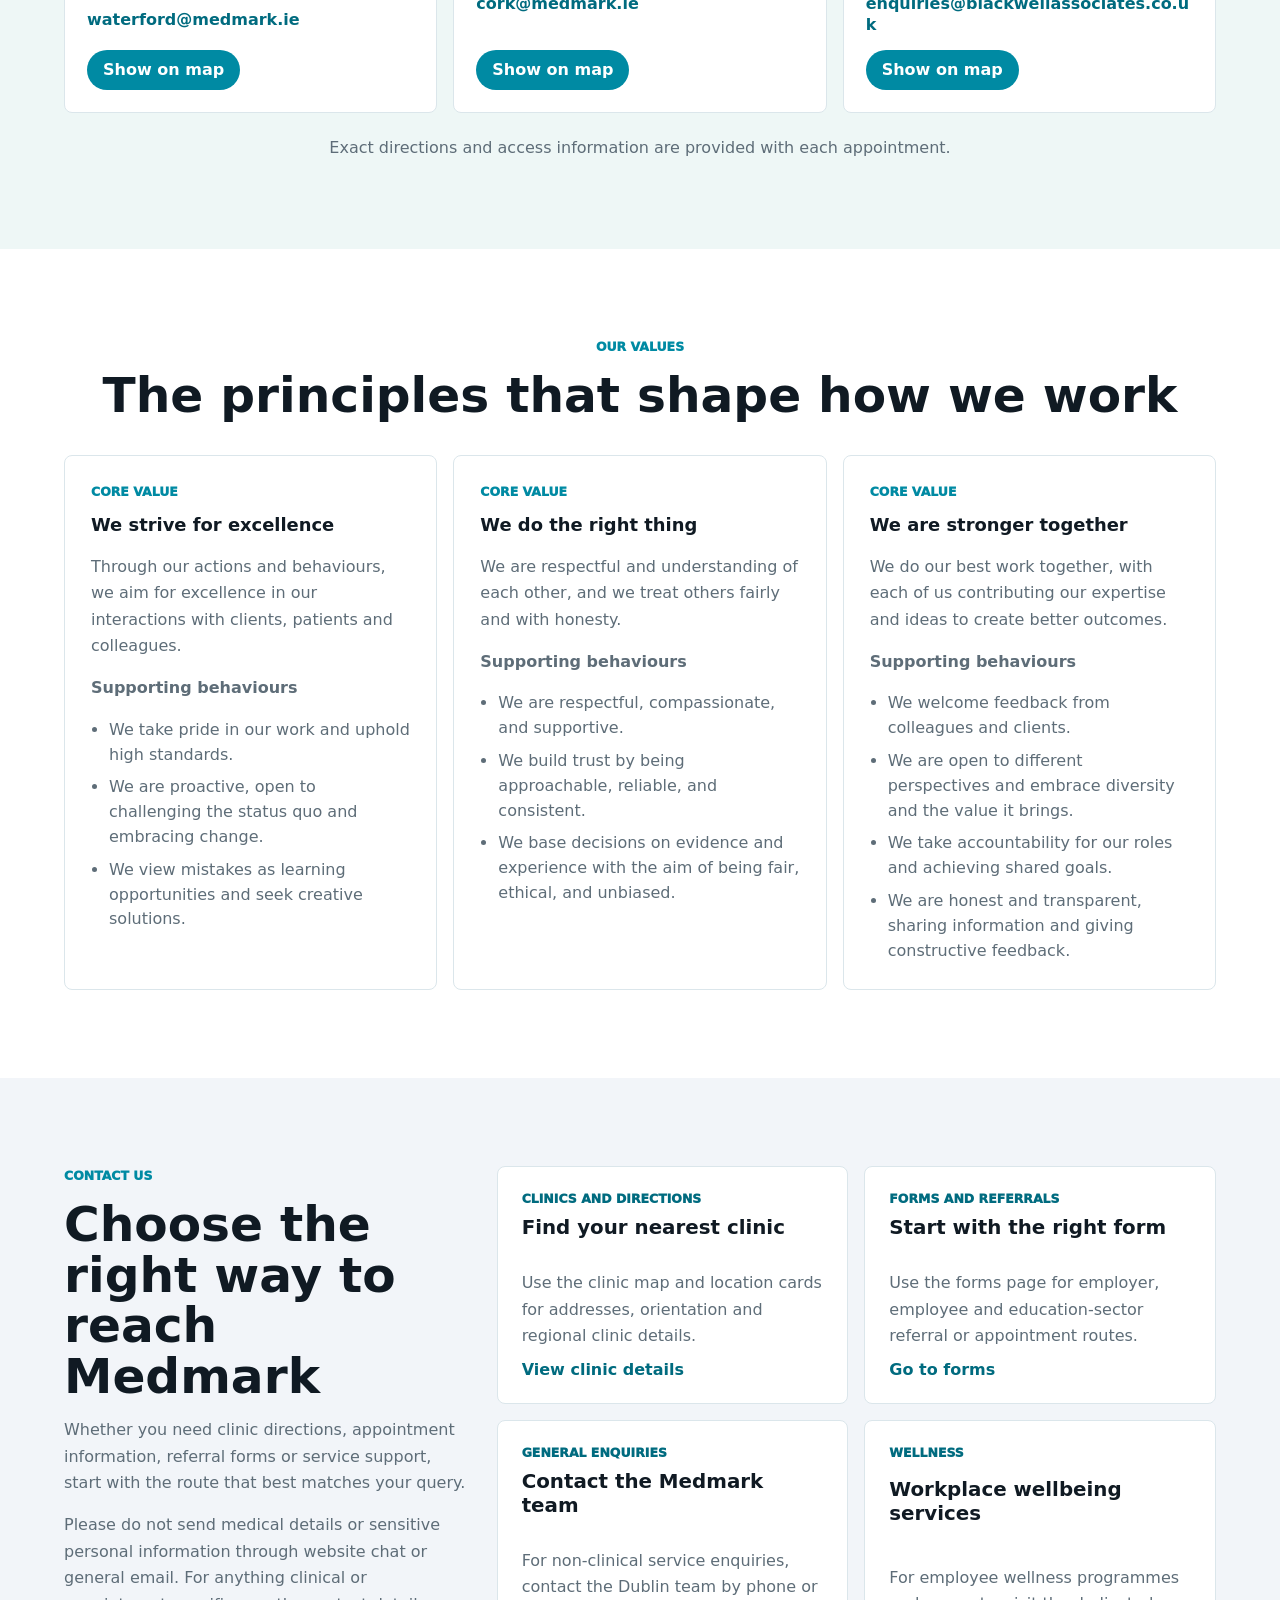
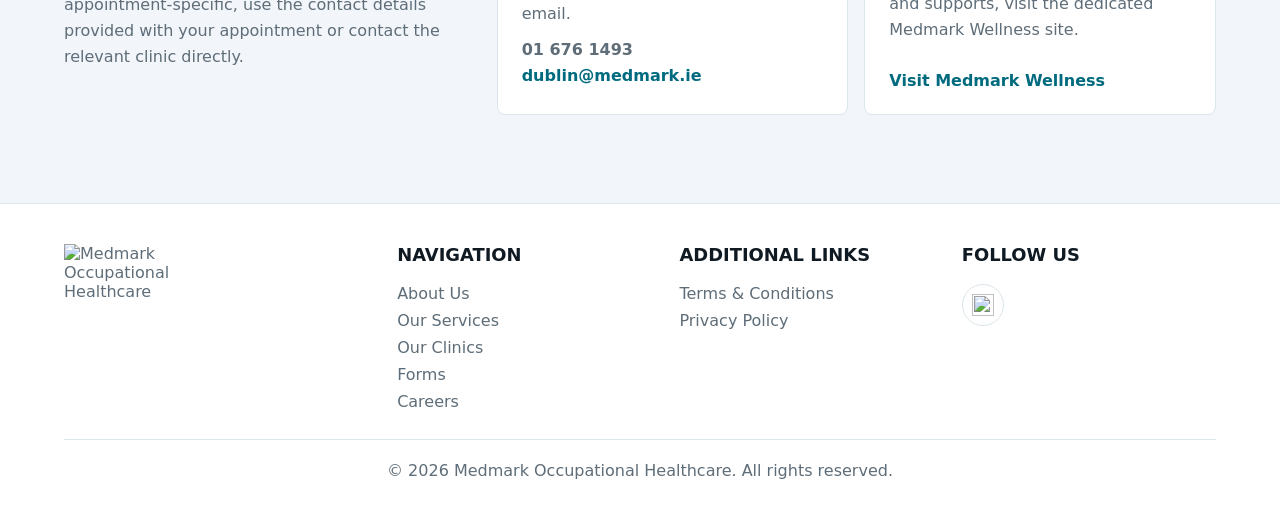
==== commit f9ea410b: "Remove overlapping hero audience switch" ====
--- a/index.html
+++ b/index.html
@@ -77,9 +77,6 @@
             <span>Direct Dublin clinic contact</span>
           </div>
         </aside>
-        <div class="segment" aria-label="Audience selector">
-          <a class="is-active" href="#services">Employer</a><a href="/forms.html">Employee</a>
-        </div>
         <a class="hurry-button" href="/forms.html" aria-label="Open Medmark forms">
           <img src="https://demo.medmark.ie/_next/image?url=%2Ficon.png&w=96&q=75" alt="" />
           <span>In a hurry?</span>
--- a/styles.css
+++ b/styles.css
@@ -152,10 +152,6 @@
   line-height: 1.36;
   margin-top: 6px;
 }
-.segment { background: rgba(255,255,255,.92); border: 1px solid rgba(255,255,255,.78); border-radius: 999px; box-shadow: var(--shadow); display: inline-flex; gap: 4px; padding: 6px; position: absolute; right: clamp(20px, 5vw, 68px); top: 120px; }
-.segment a { border-radius: 999px; color: var(--muted); font-weight: 850; padding: 10px 18px; }
-.segment a.is-active { background: var(--teal); color: var(--white); }
-
 .hurry-button {
   align-items: center;
   background: rgb(242, 245, 249);
@@ -624,7 +620,6 @@
   .hero-panel div + div { border-left: 0; border-top: 1px solid var(--line); }
   .trust-strip { align-items: flex-start; display: grid; }
   .trust-strip div { justify-content: flex-start; }
-  .segment { display: none; }
 }
 @media (max-width: 640px) {
   .site-header { height: 98px; padding-top: 10px; align-items: start; }
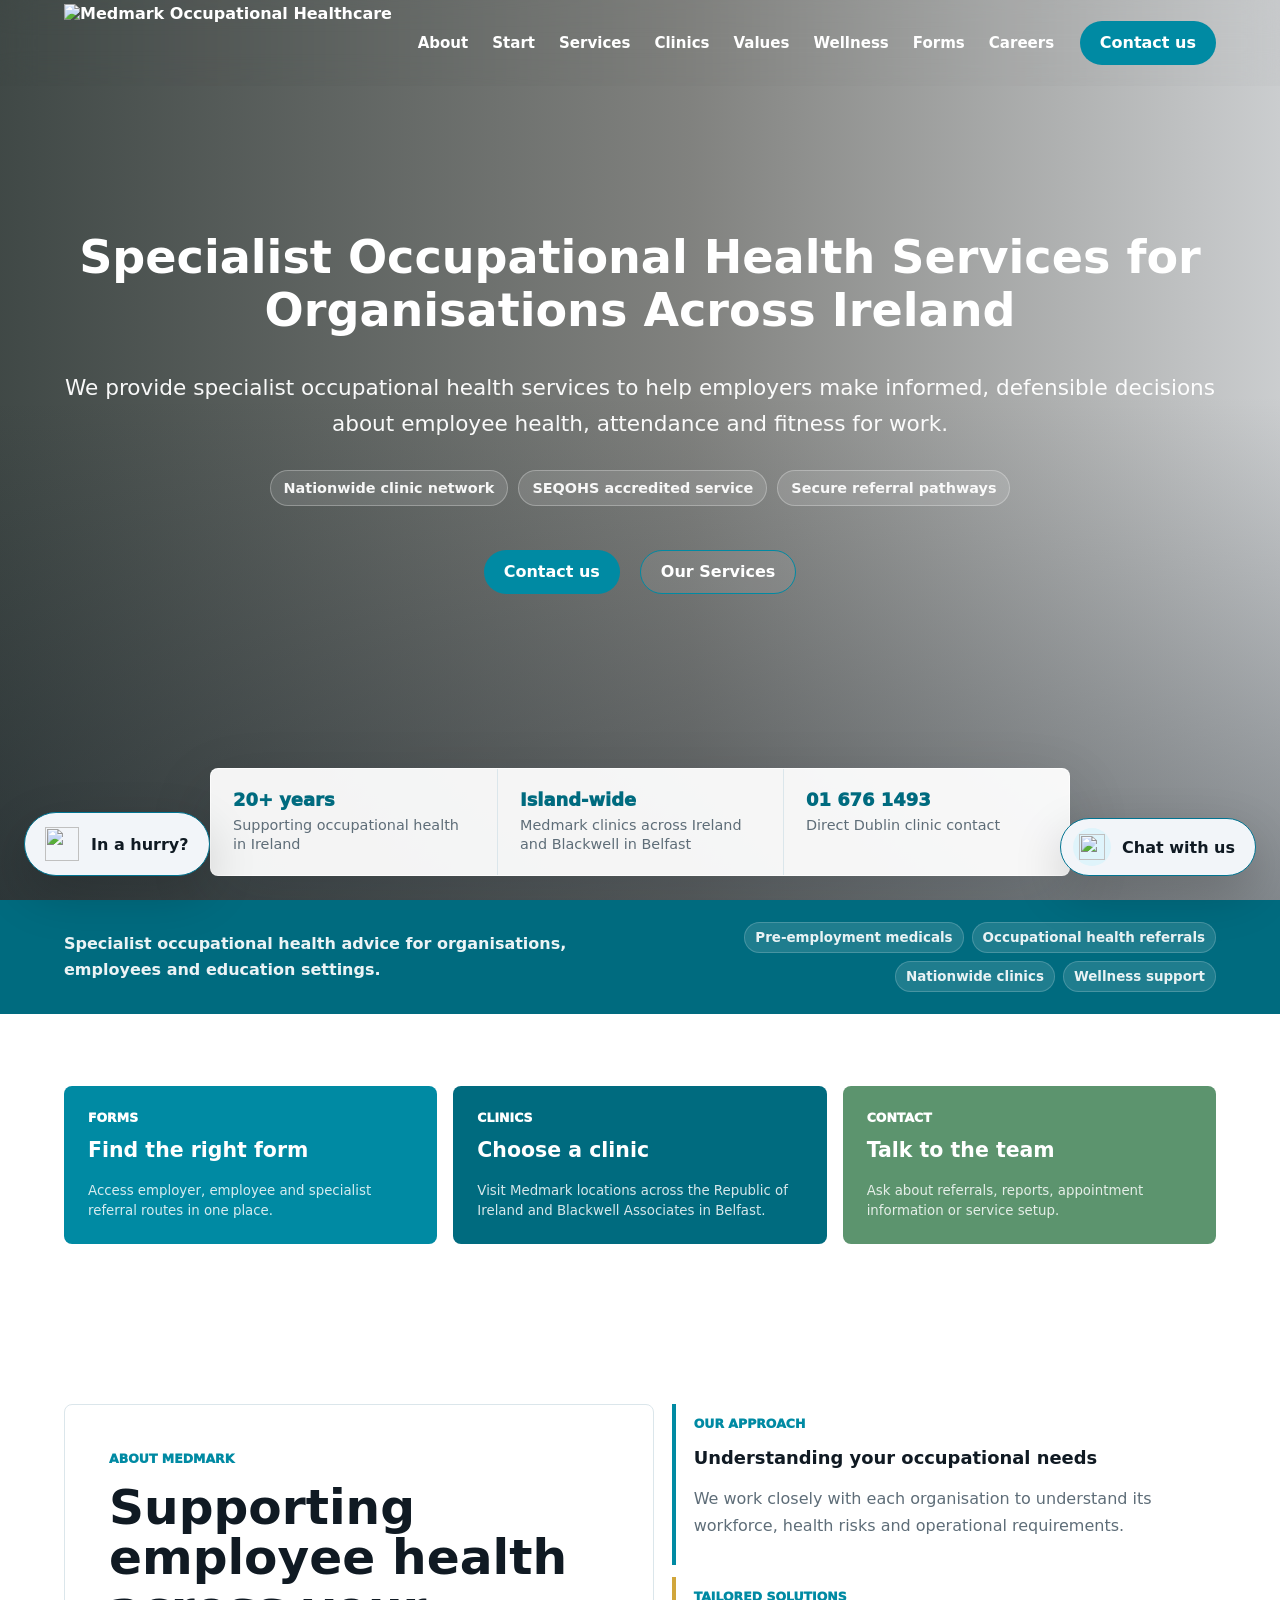
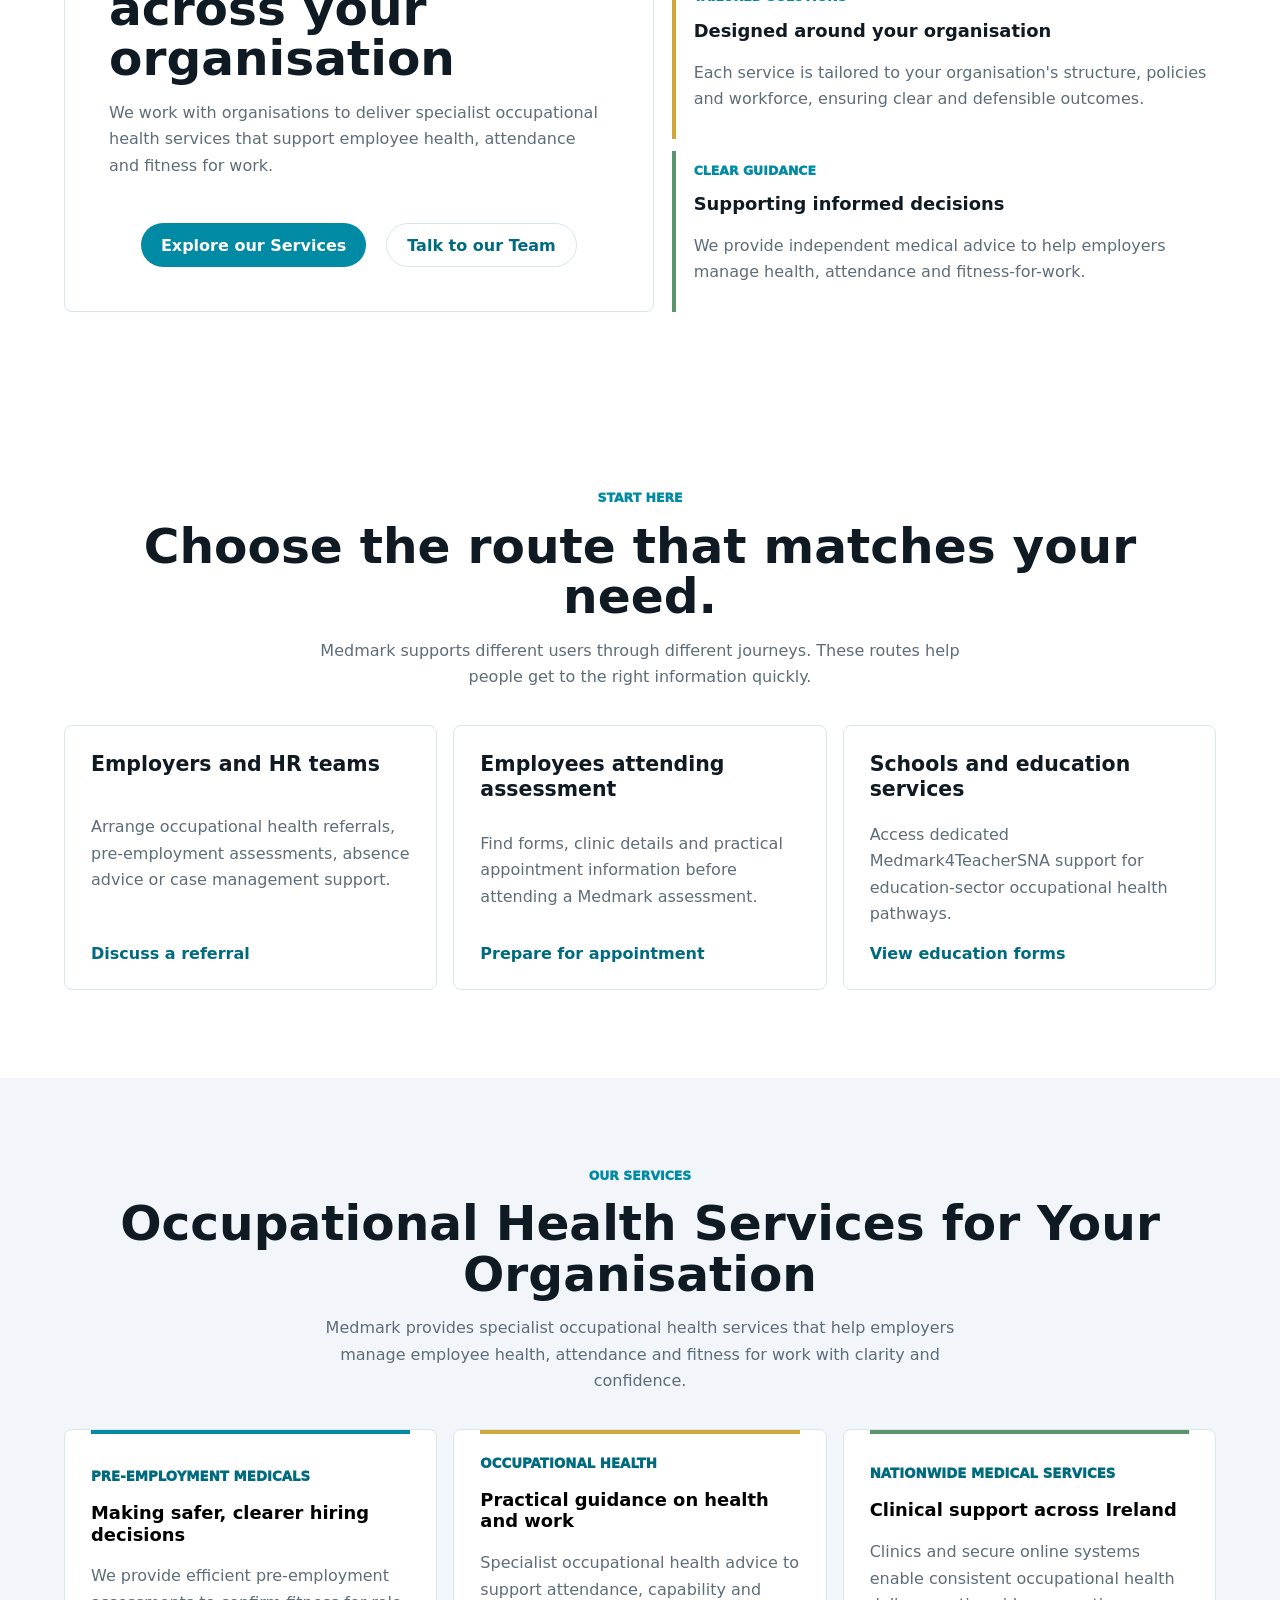
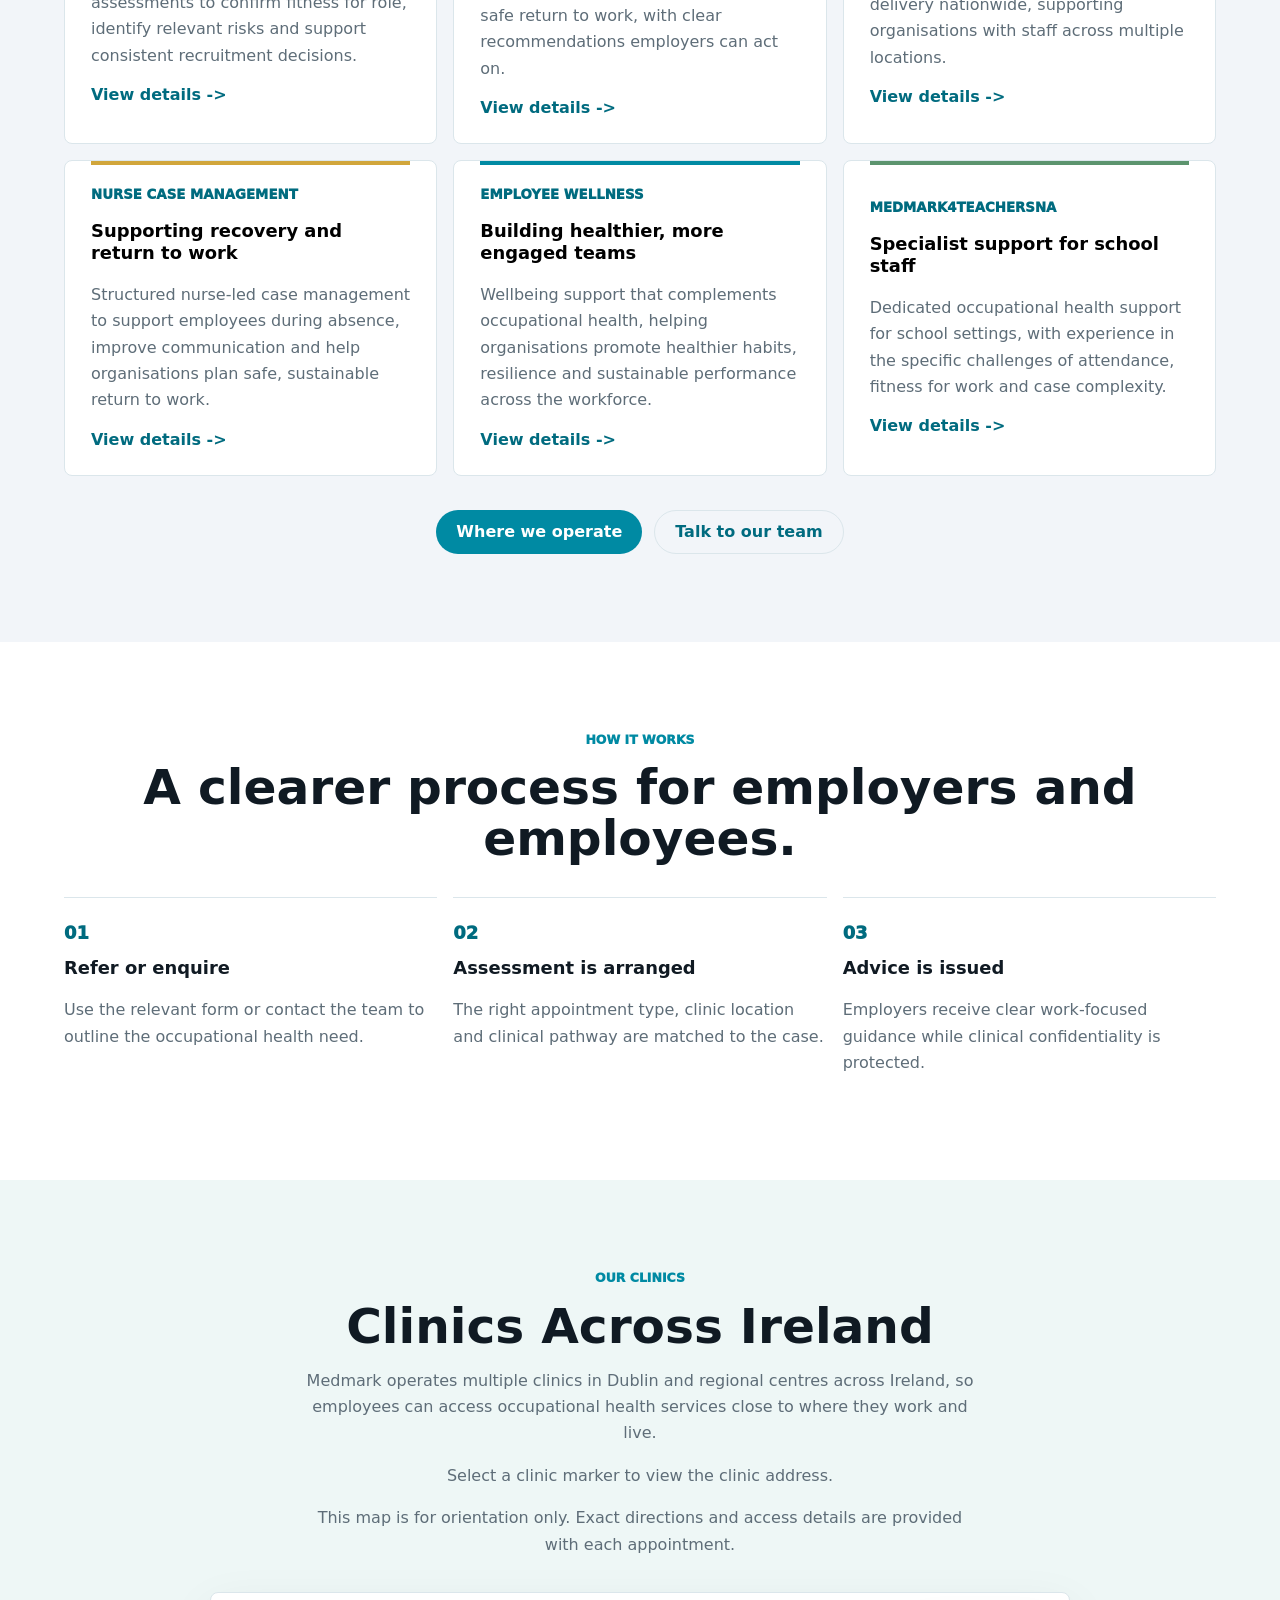
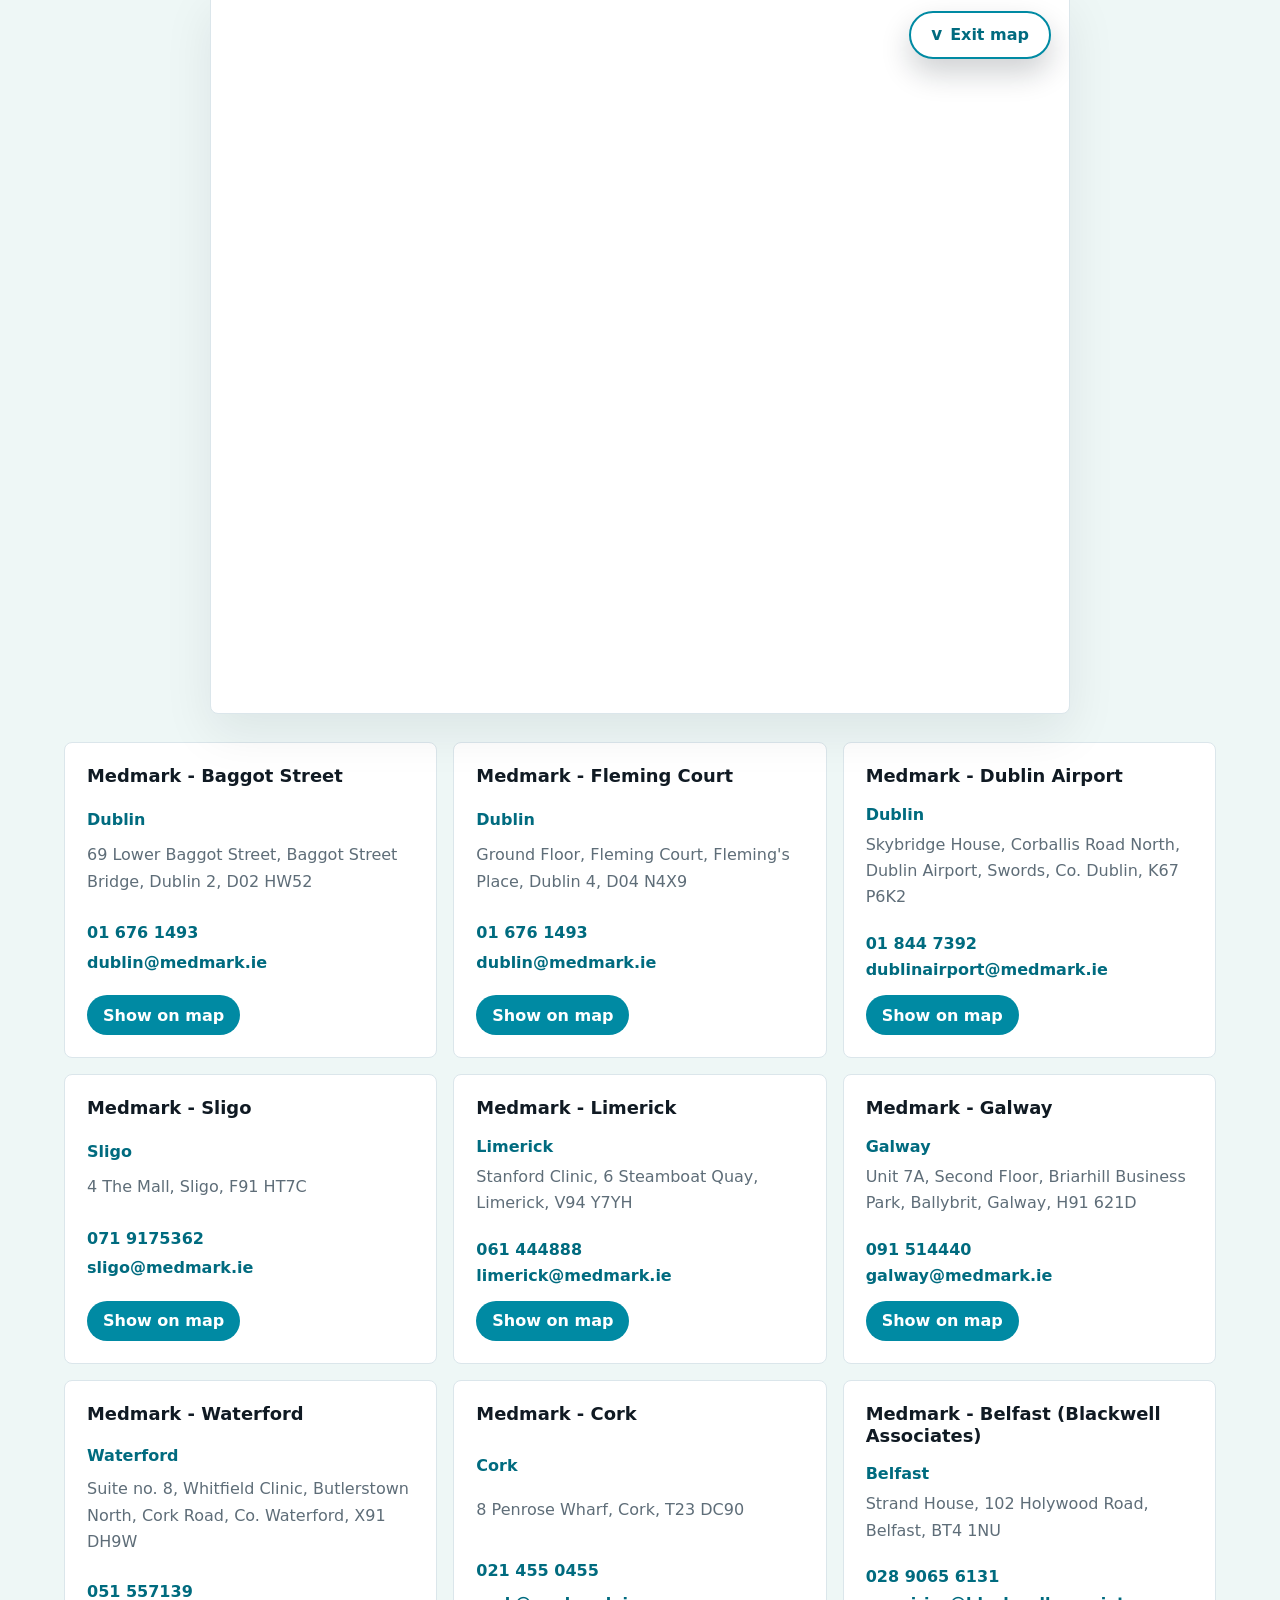
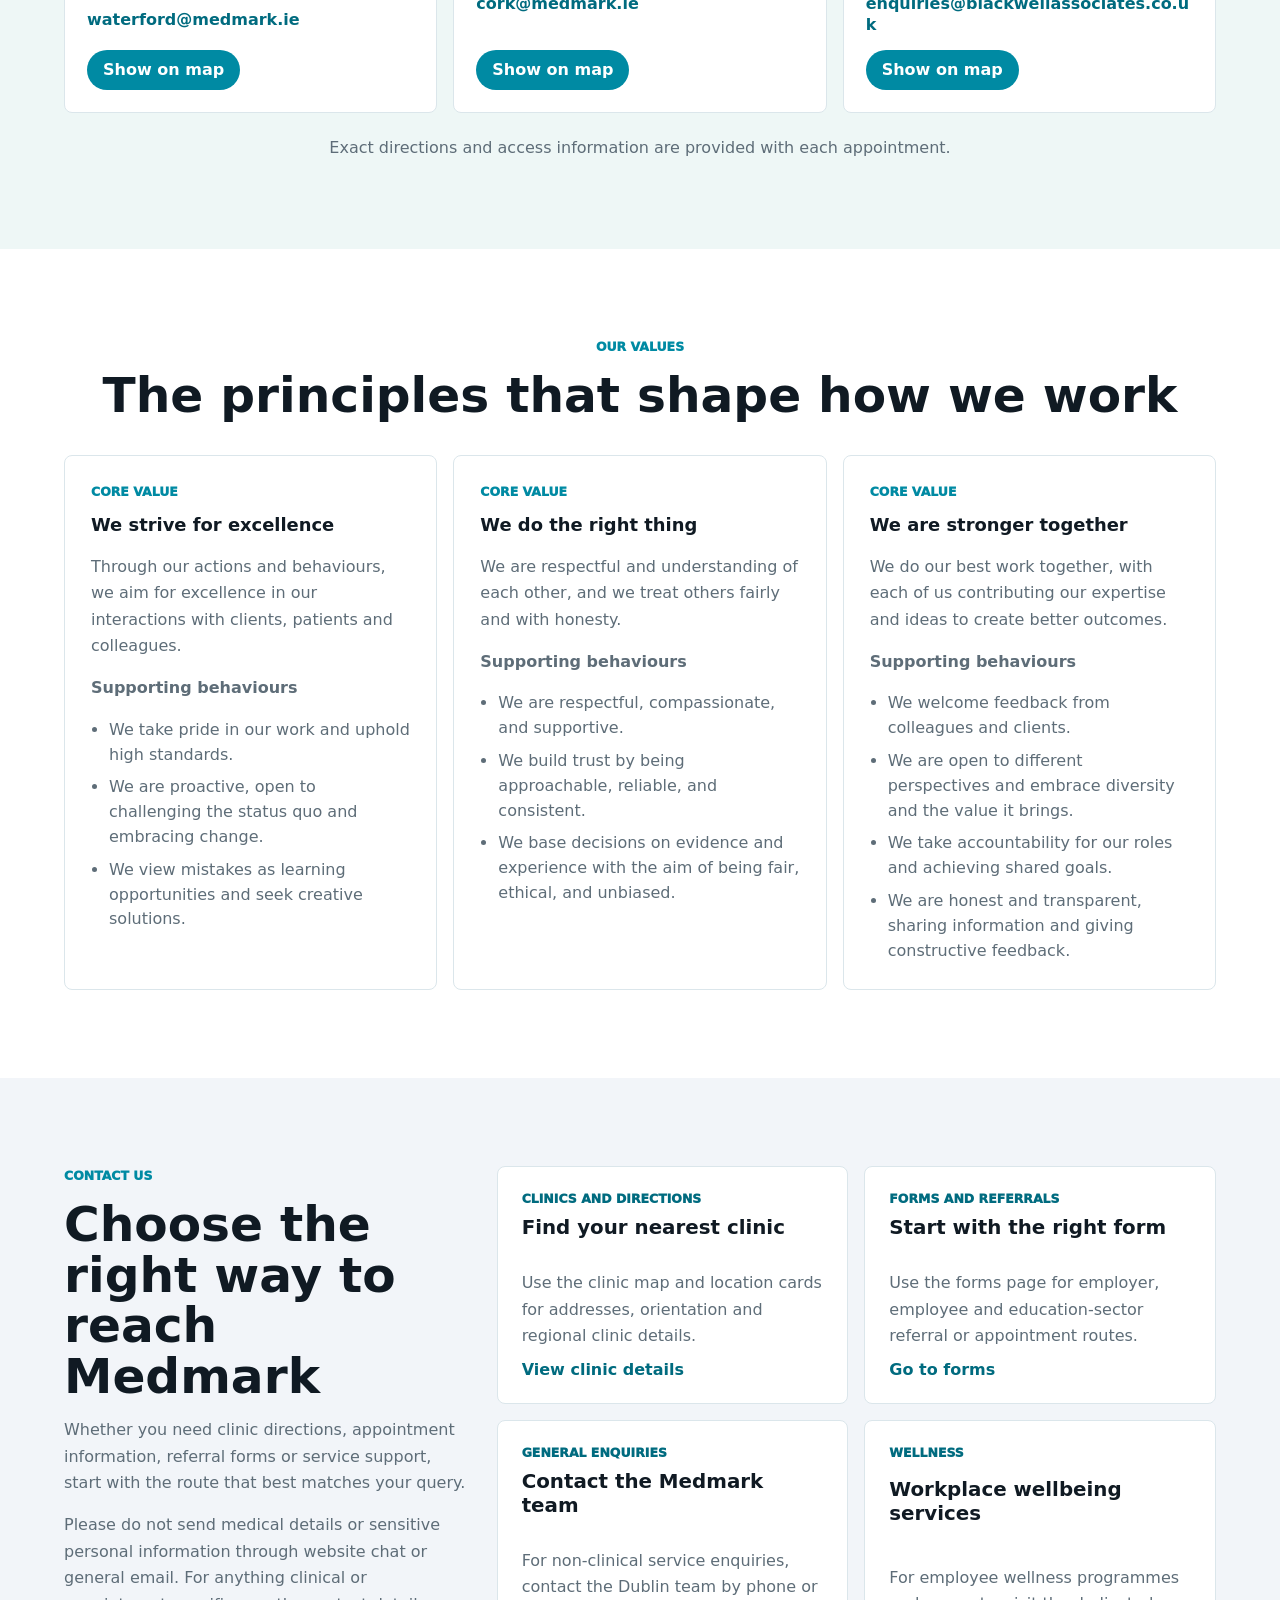
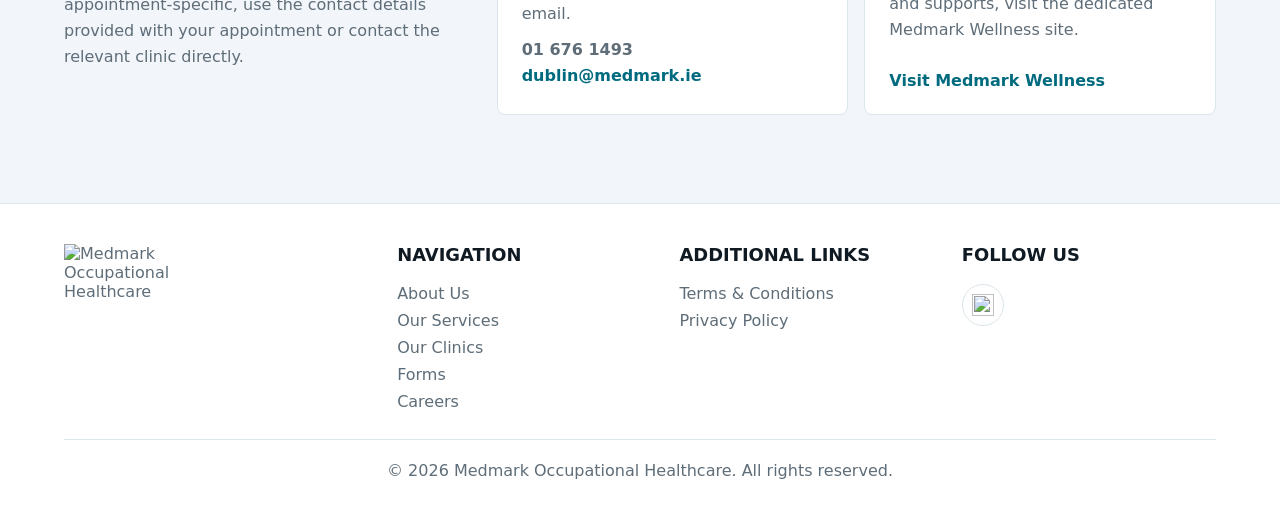
==== commit 4624efd0: "Update Medmark hero stats wording" ====
--- a/index.html
+++ b/index.html
@@ -65,12 +65,12 @@
         </div>
         <aside class="hero-panel" aria-label="Medmark service highlights">
           <div>
-            <strong>40+ years</strong>
+            <strong>20+ years</strong>
             <span>Supporting occupational health in Ireland</span>
           </div>
           <div>
             <strong>Island-wide</strong>
-            <span>Clinics across Ireland and Blackwell in Belfast</span>
+            <span>Medmark clinics across Ireland and Blackwell in Belfast</span>
           </div>
           <div>
             <strong>01 676 1493</strong>
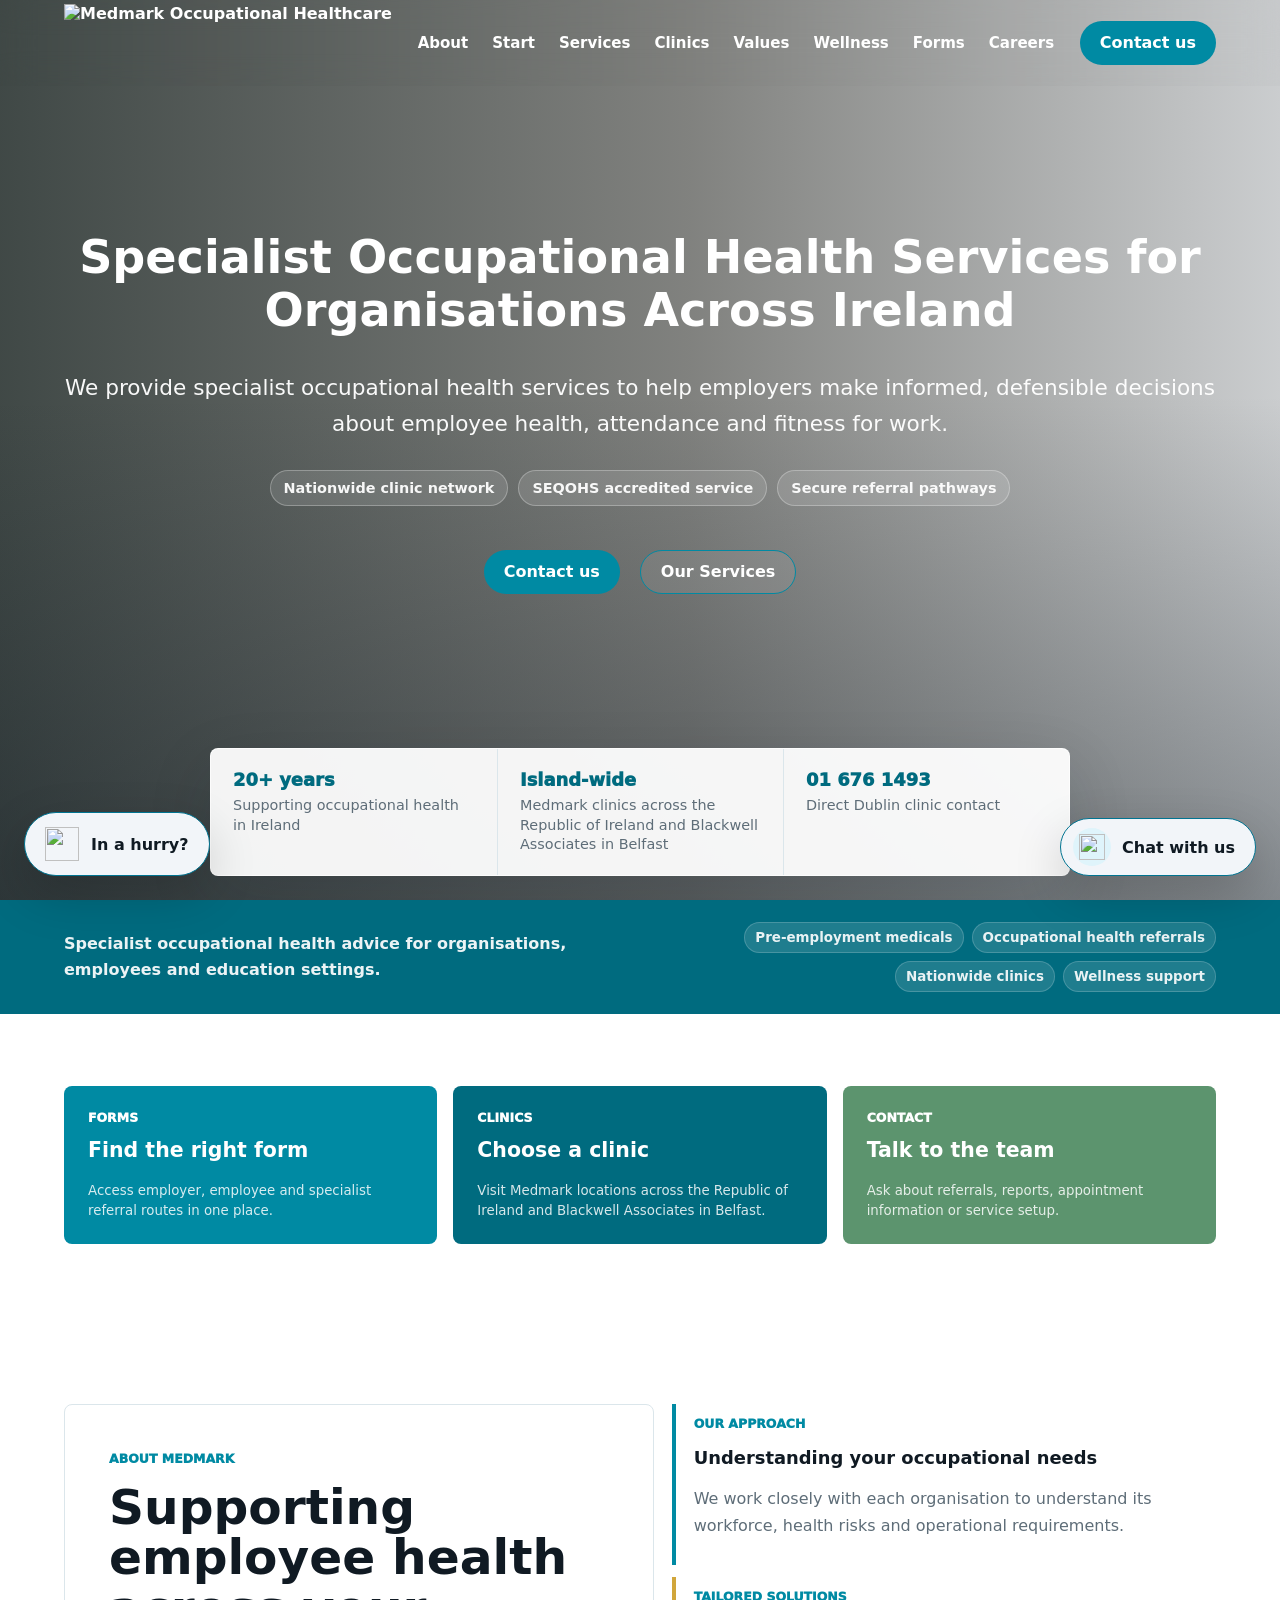
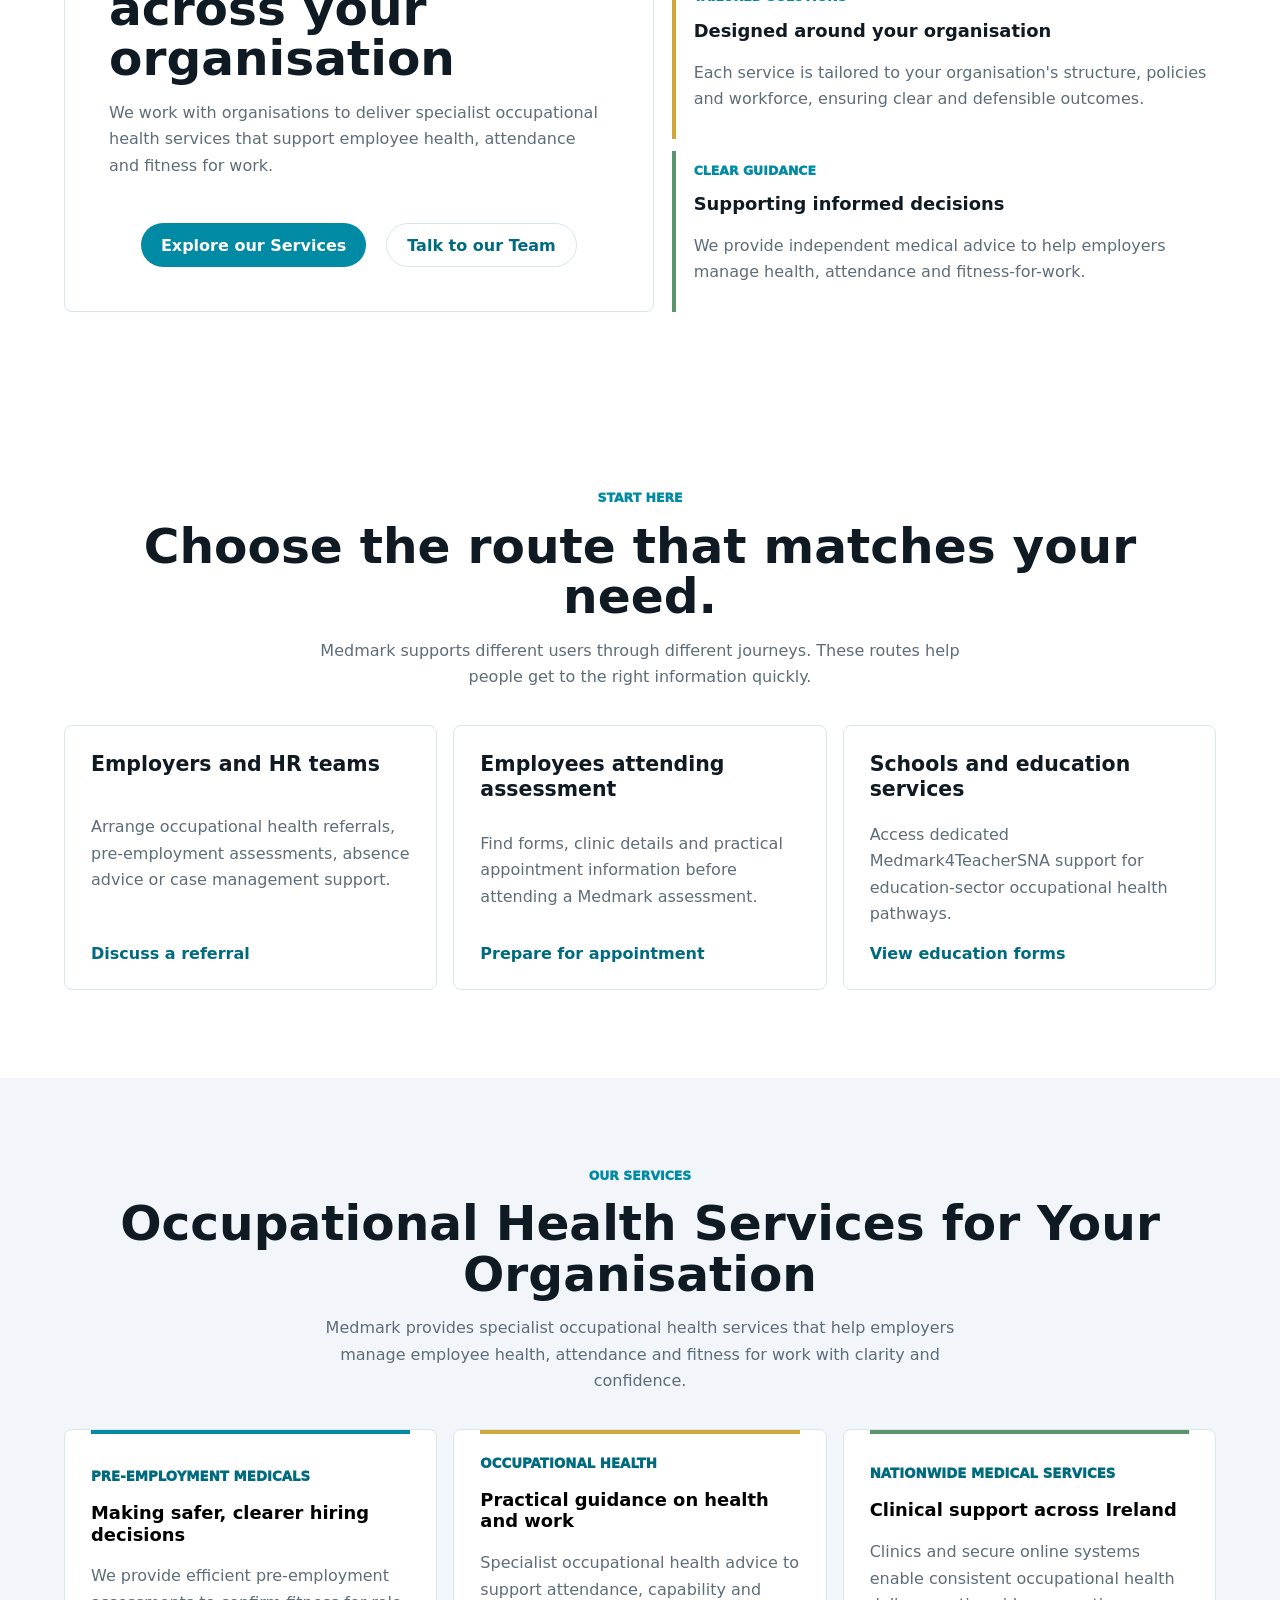
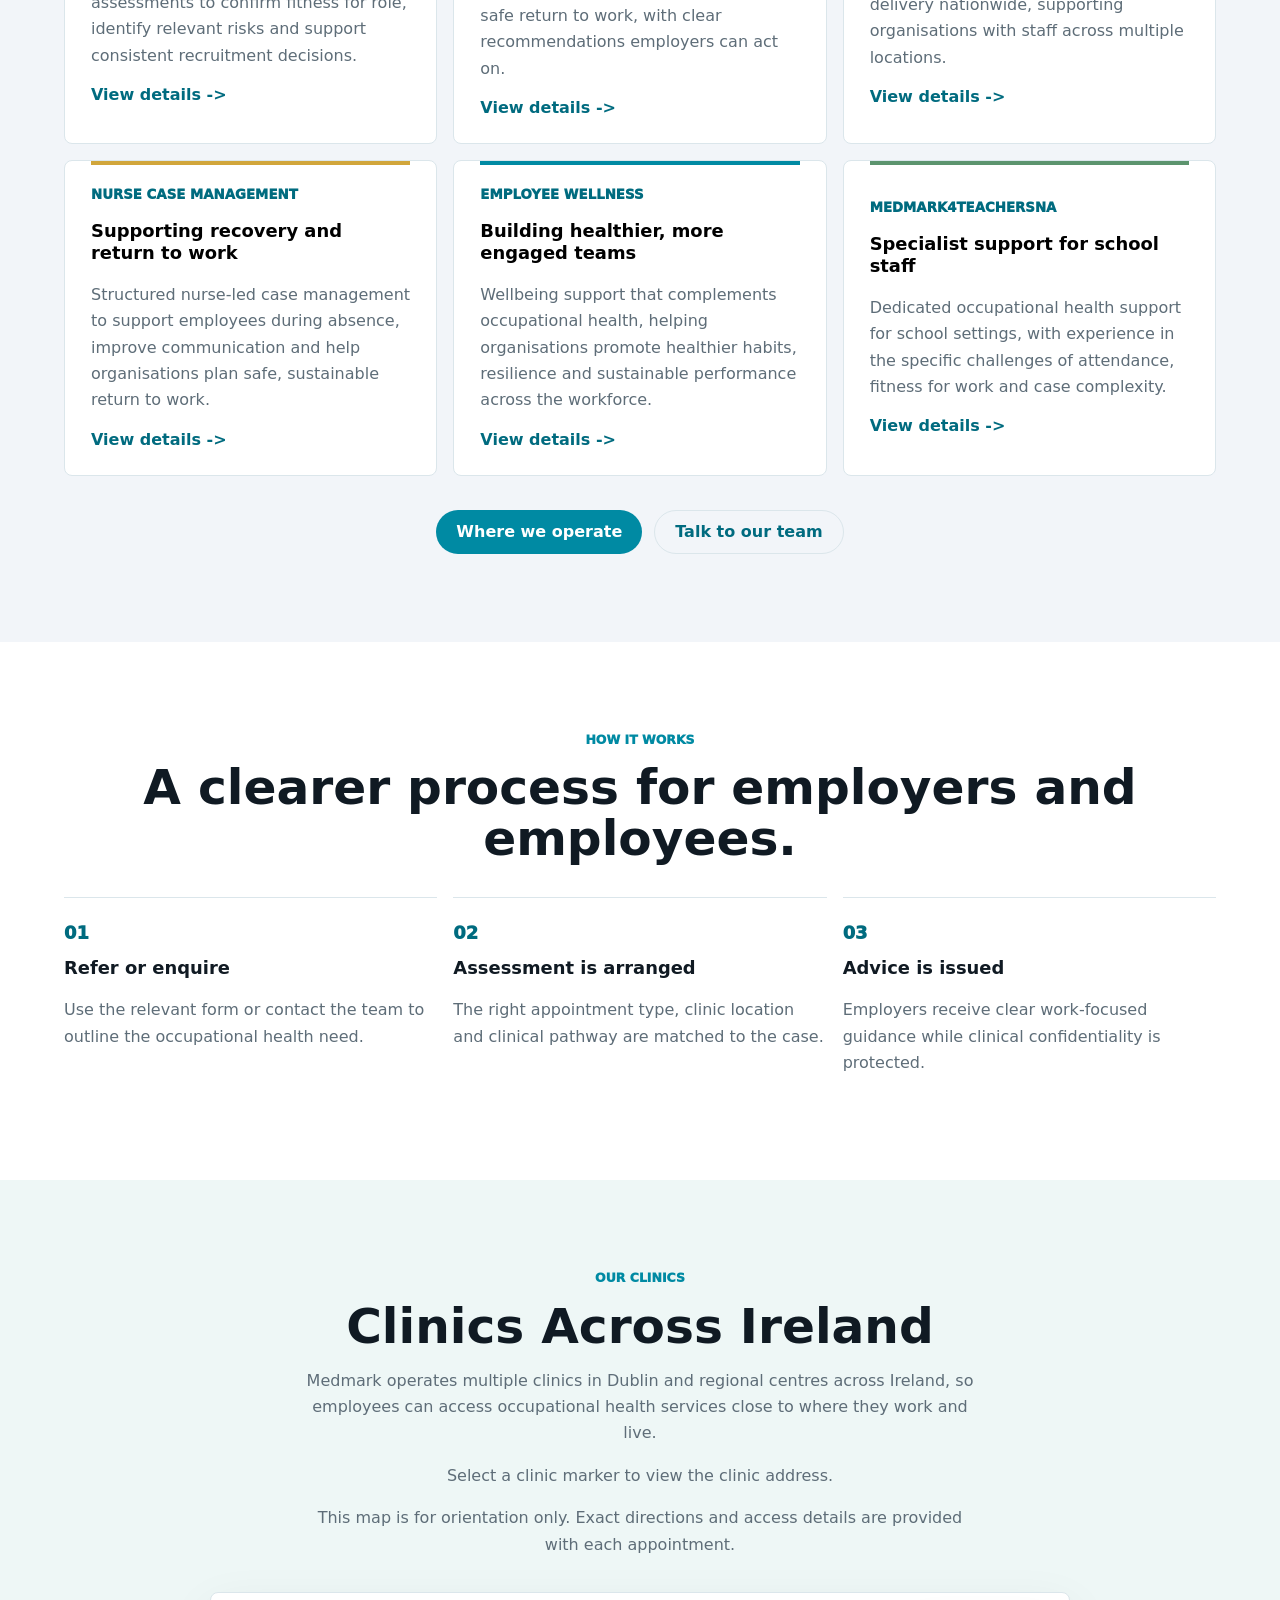
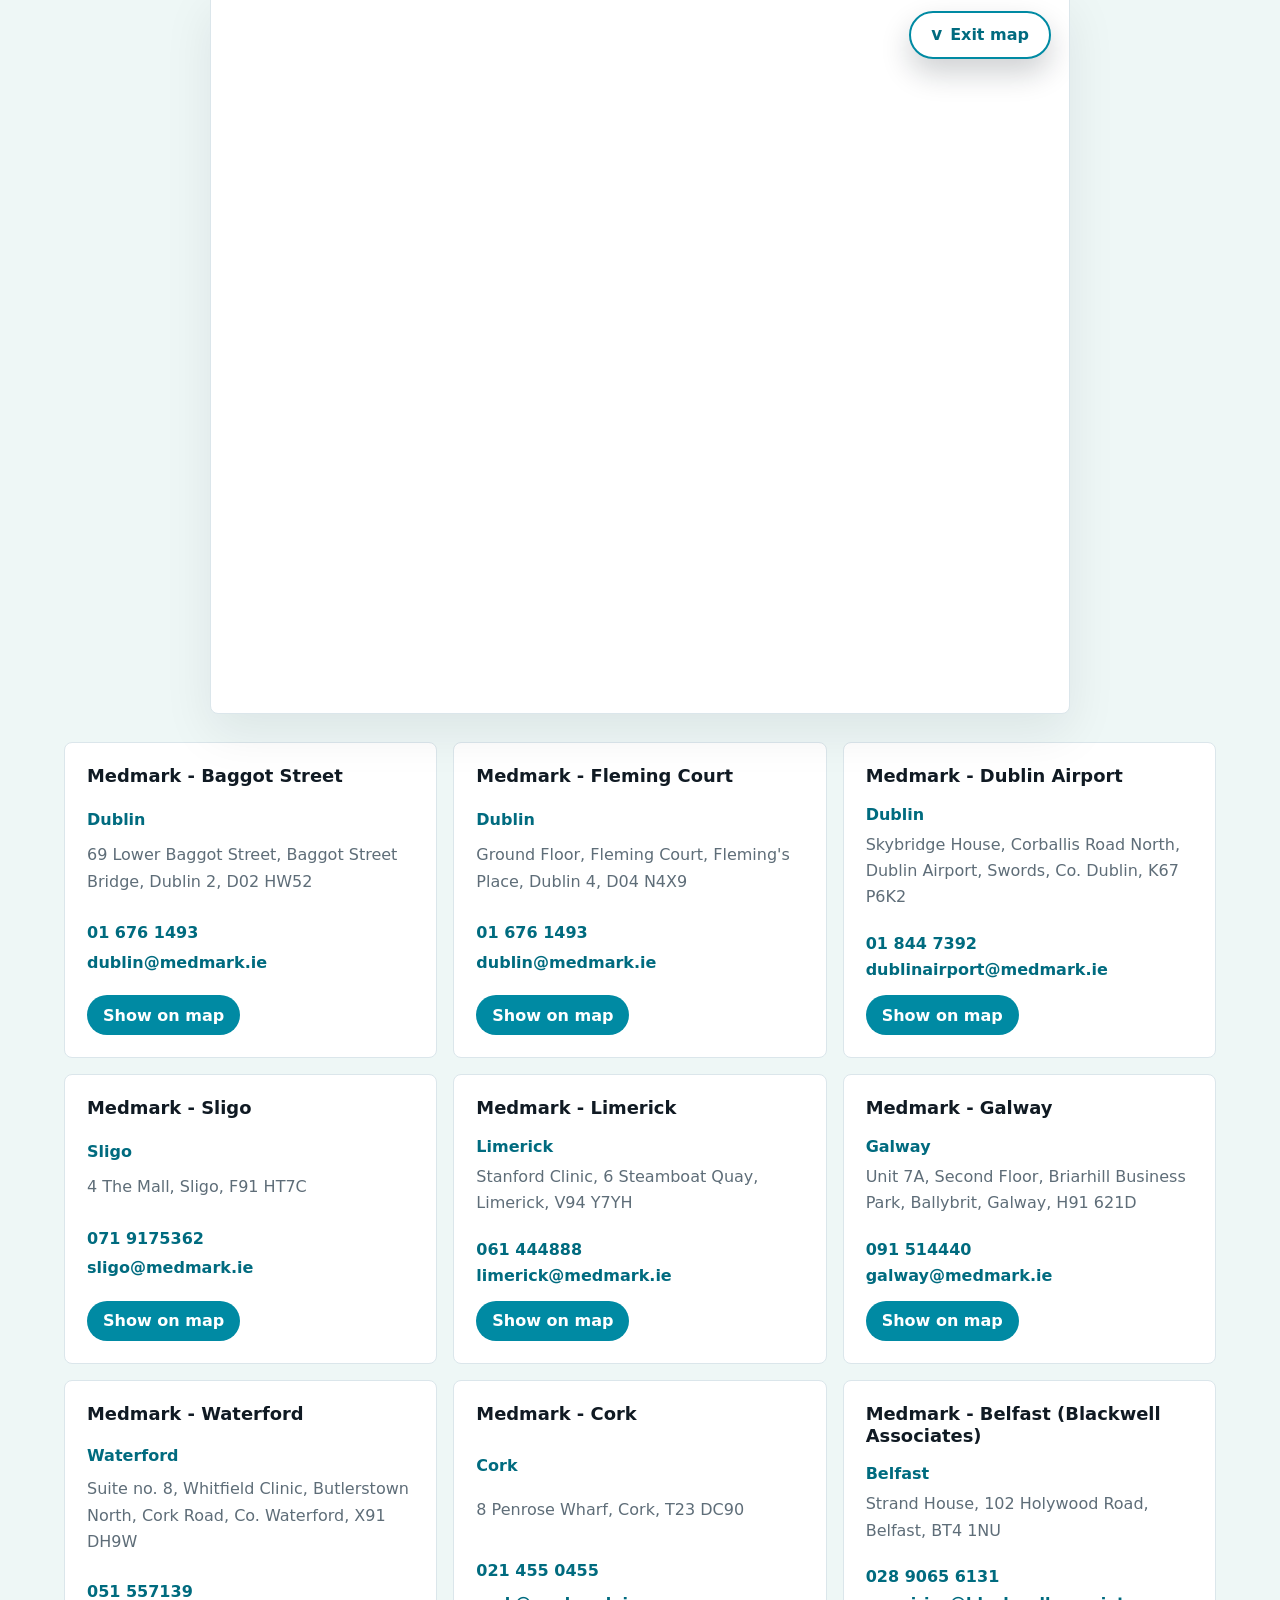
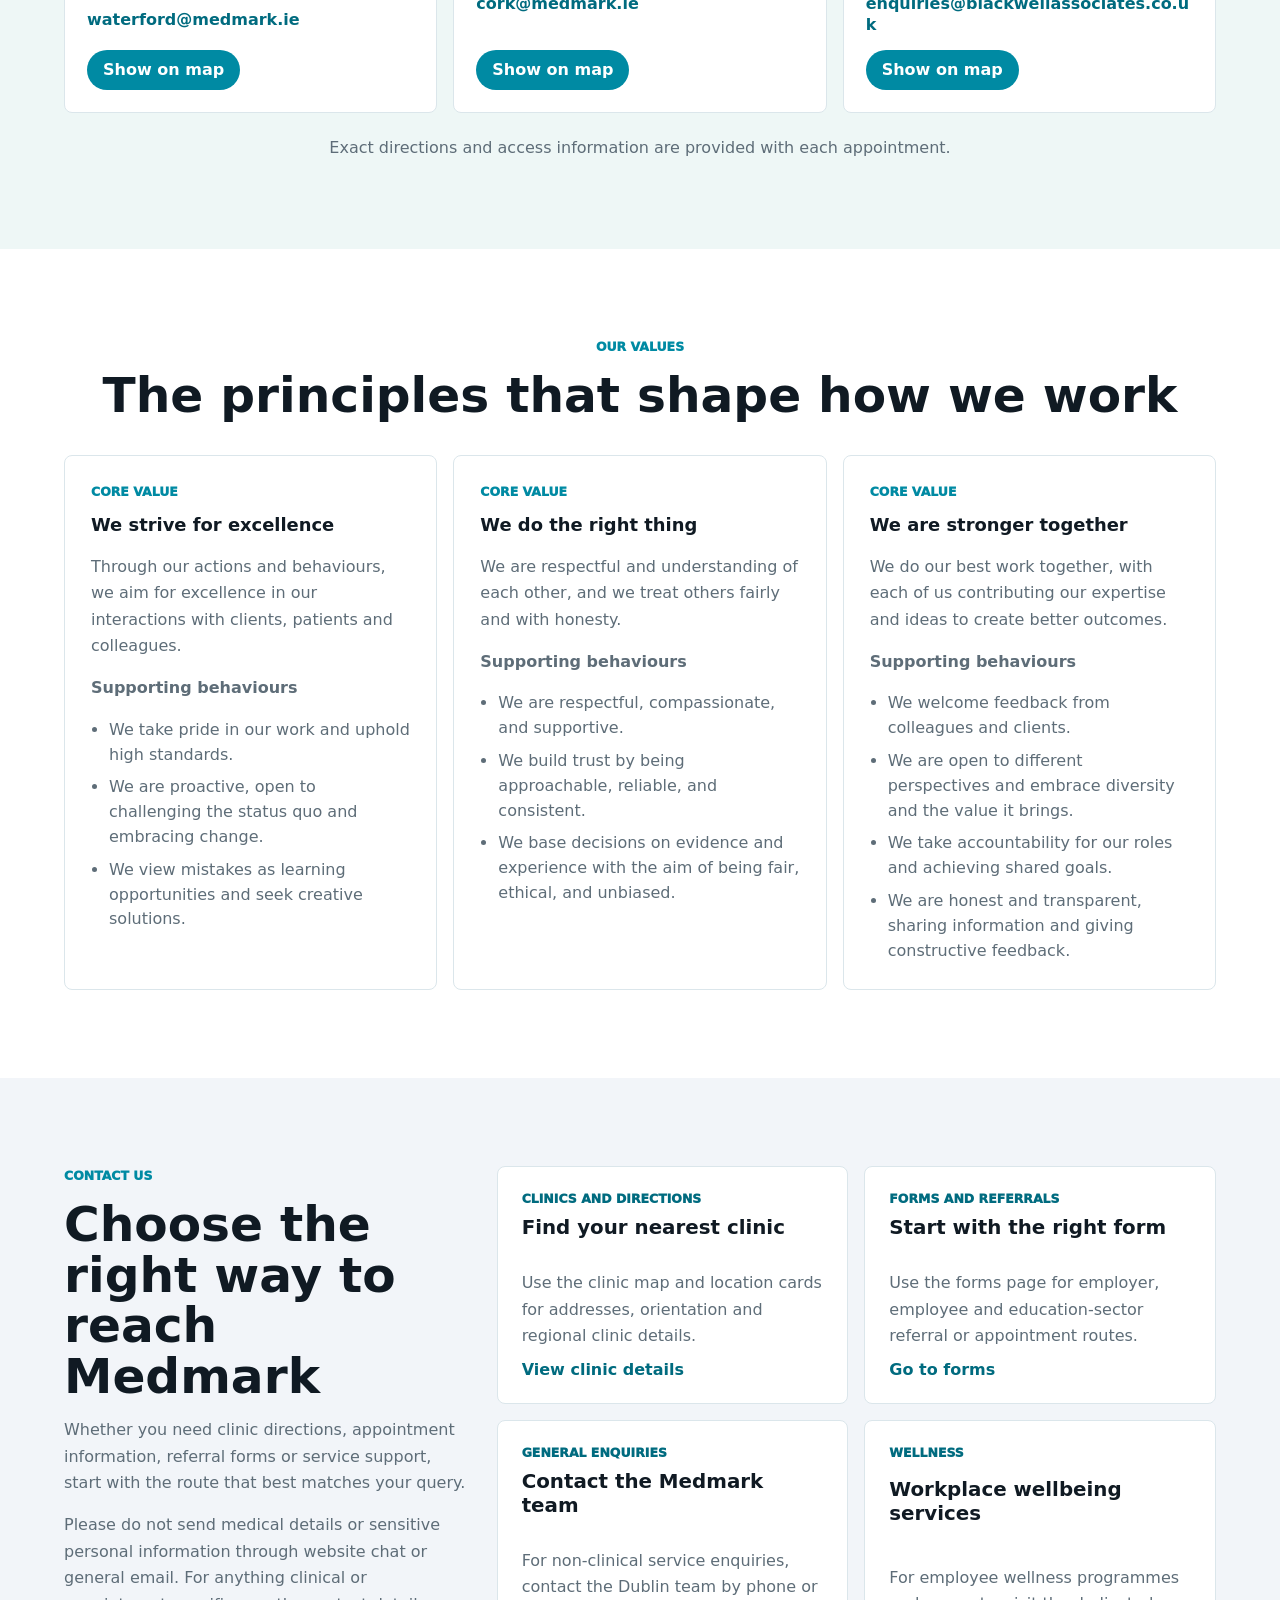
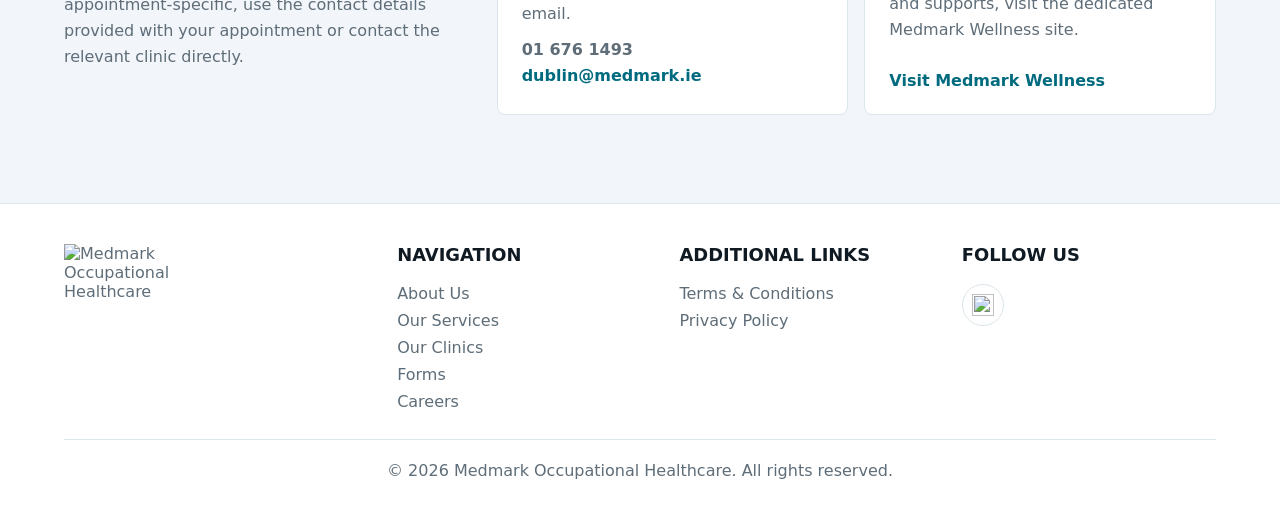
==== commit 5fe85d83: "Correct Medmark hero clinic wording" ====
--- a/index.html
+++ b/index.html
@@ -70,7 +70,7 @@
           </div>
           <div>
             <strong>Island-wide</strong>
-            <span>Medmark clinics across Ireland and Blackwell in Belfast</span>
+            <span>Medmark clinics across the Republic of Ireland and Blackwell Associates in Belfast</span>
           </div>
           <div>
             <strong>01 676 1493</strong>
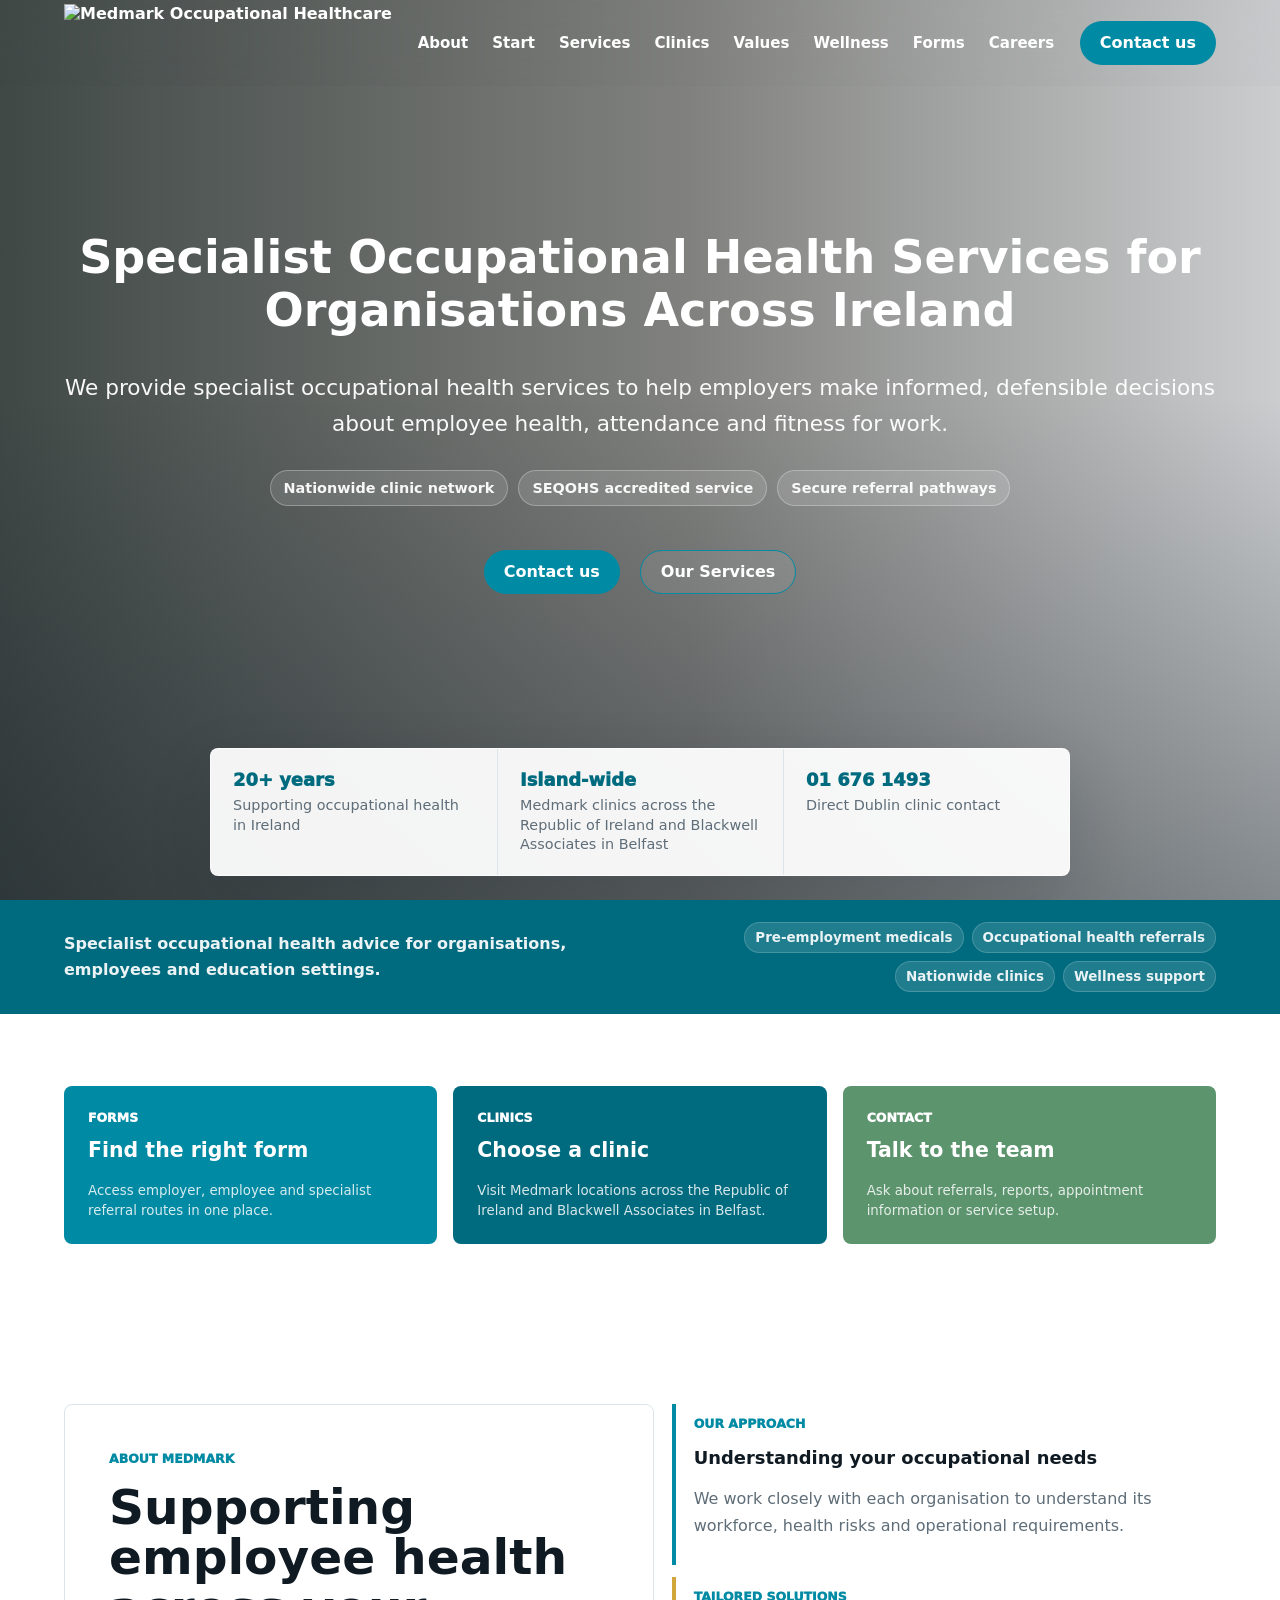
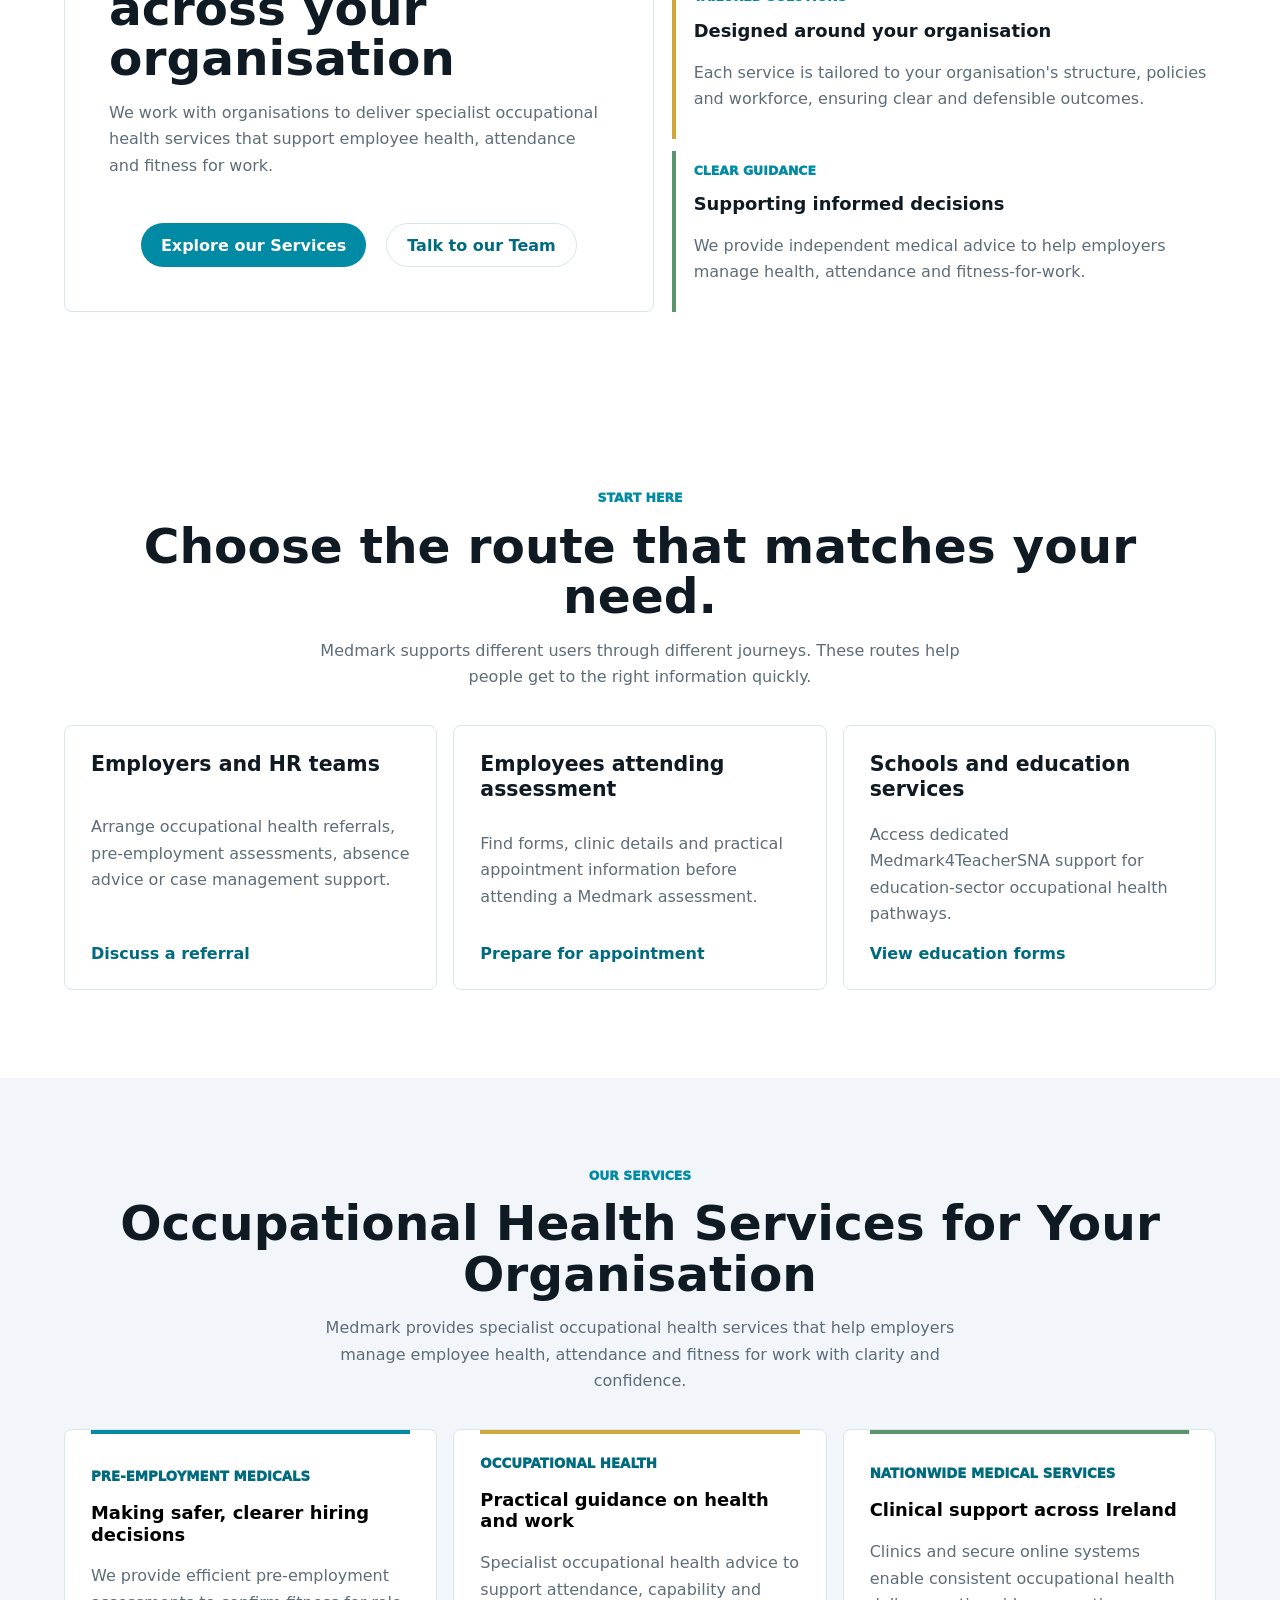
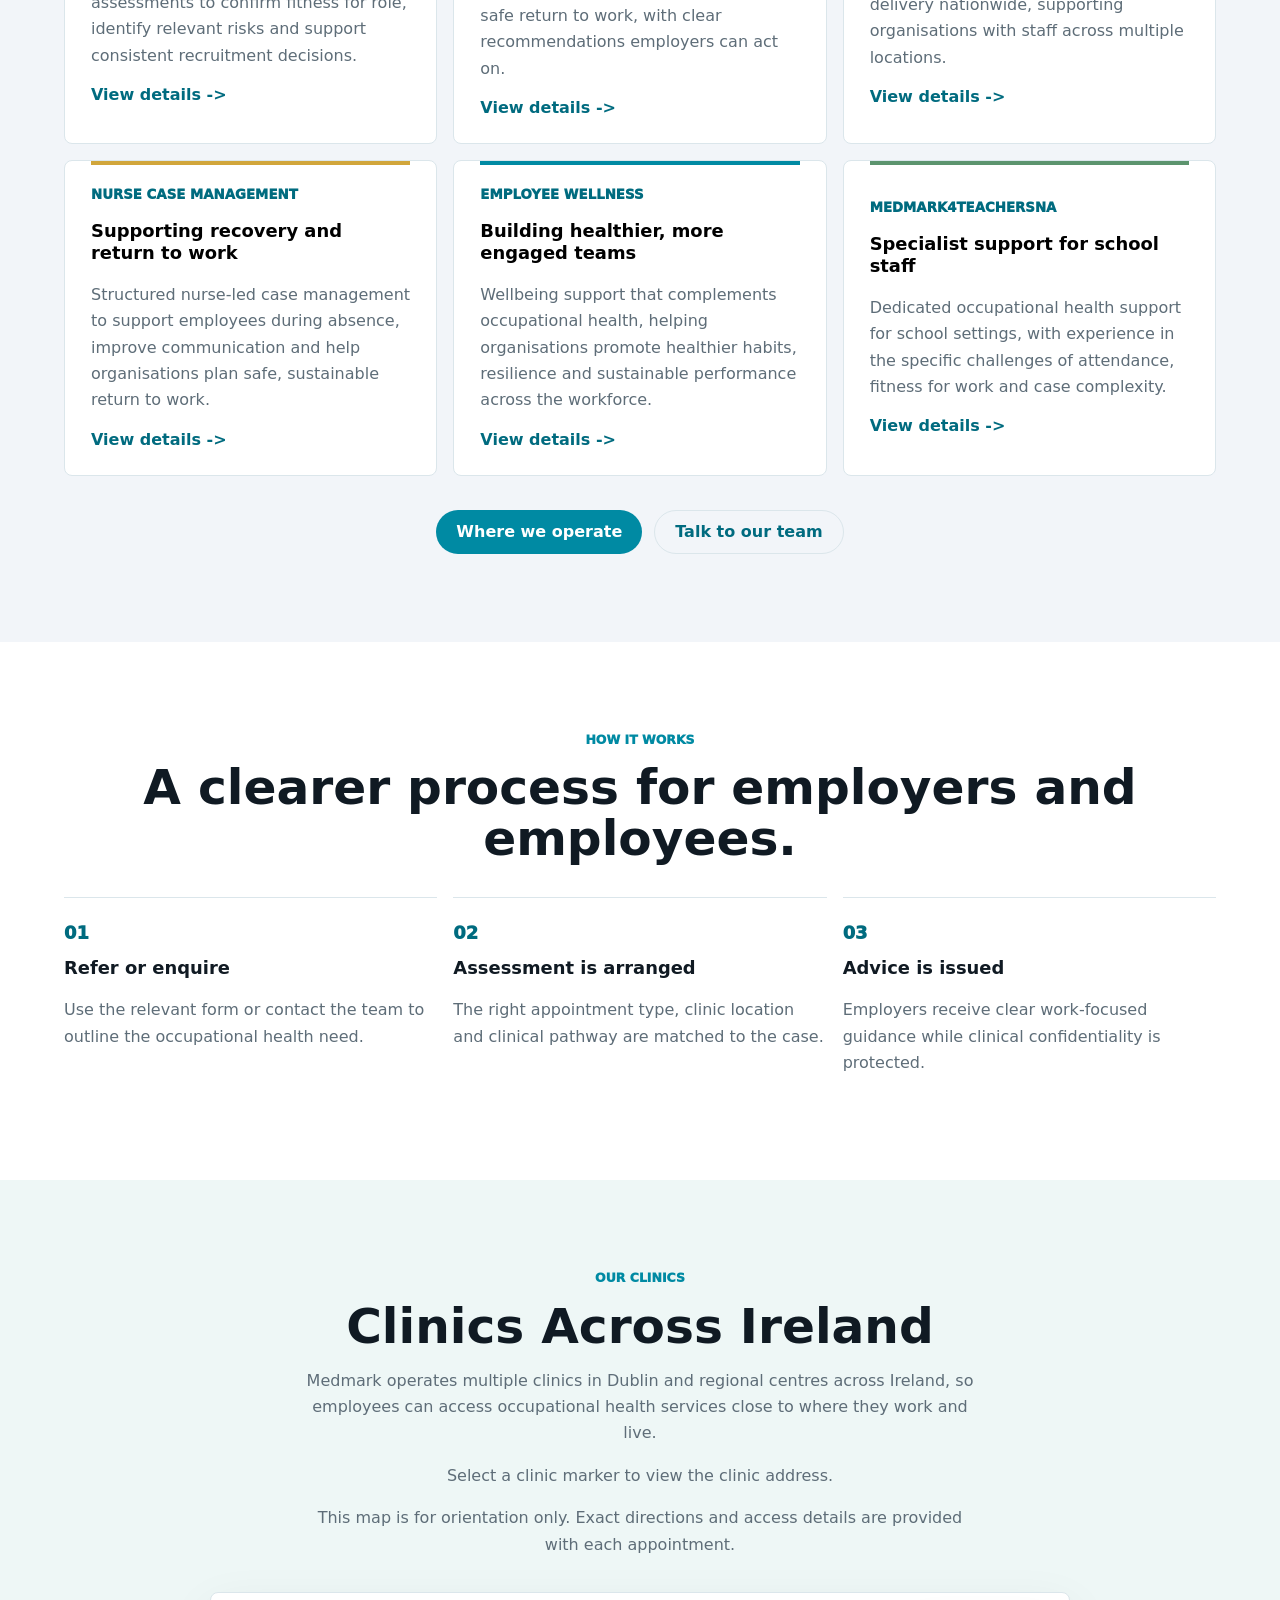
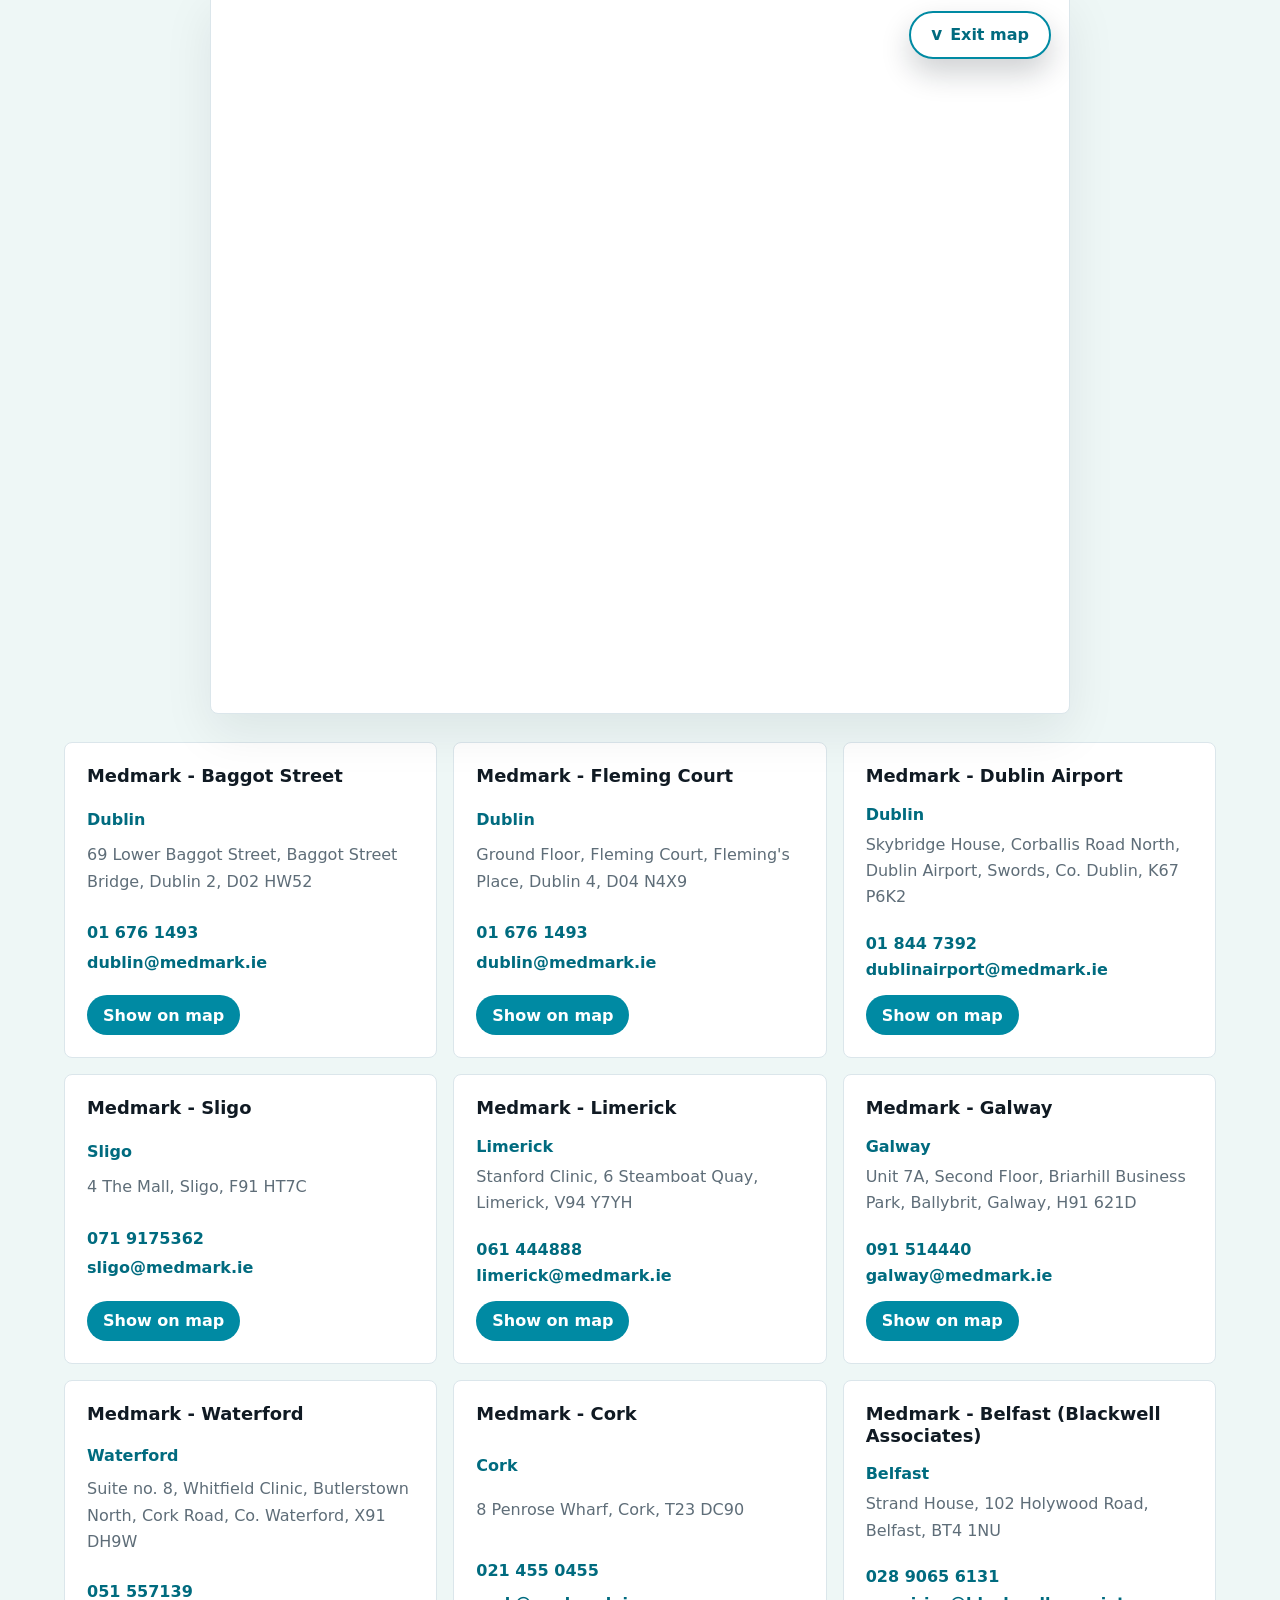
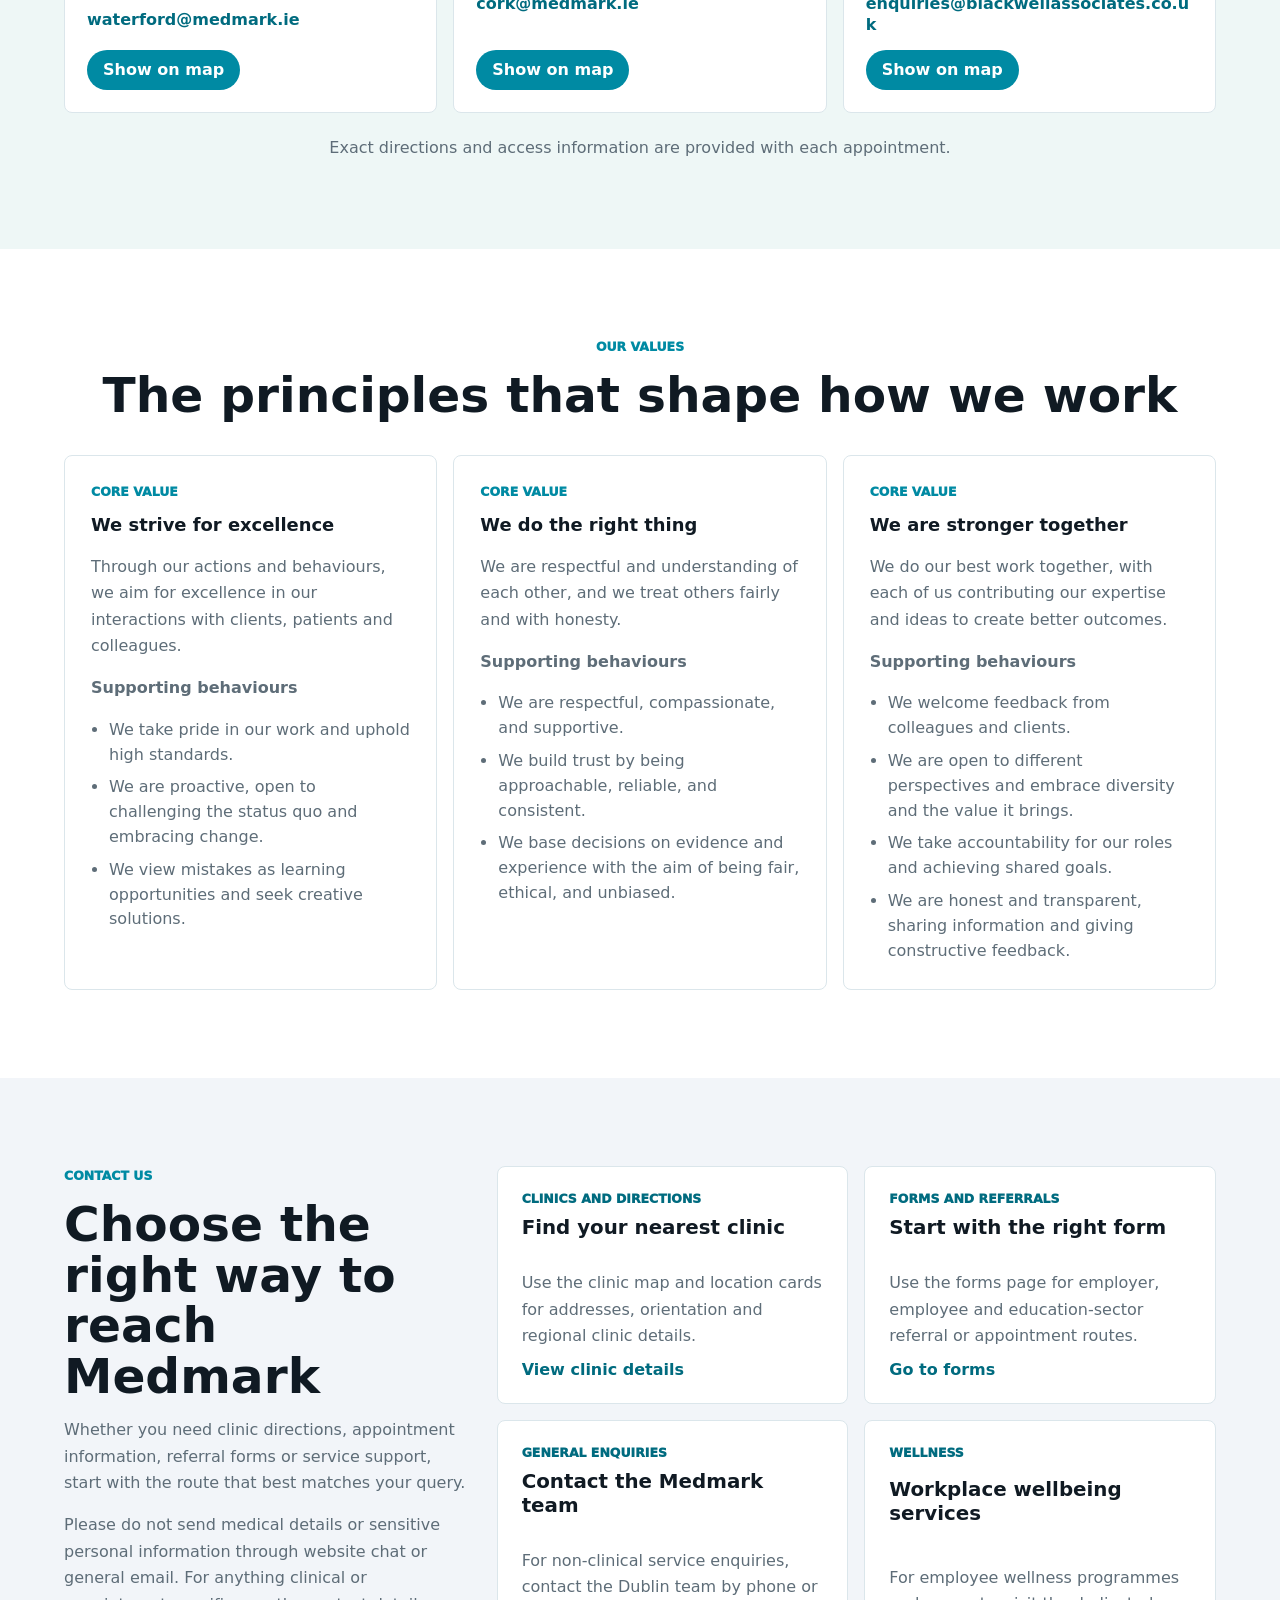
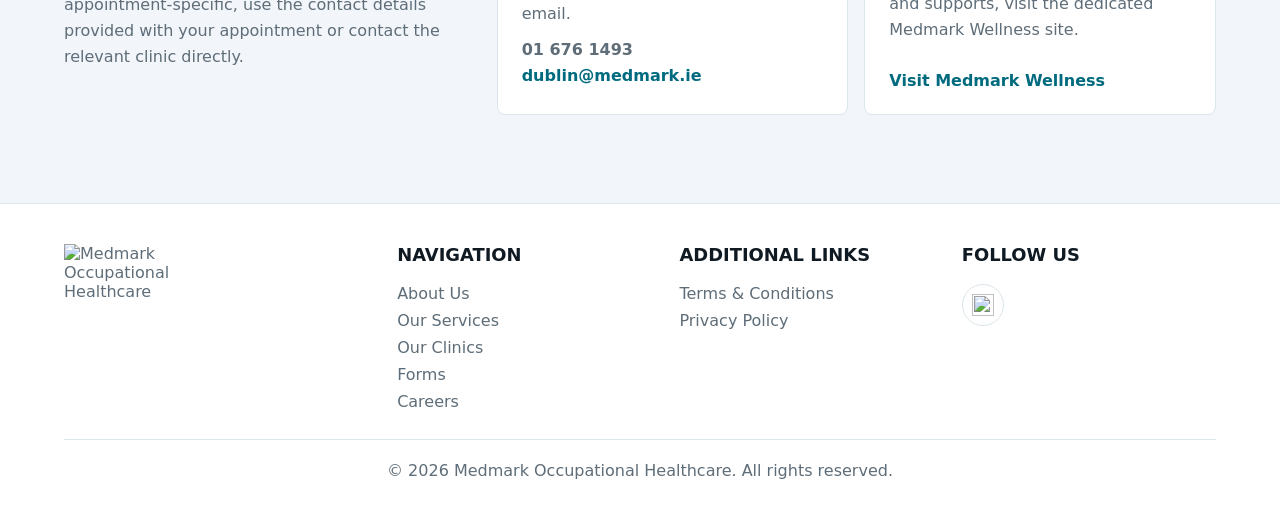
==== commit 2bd73c38: "Remove In a Hurry button from home page" ====
--- a/index.html
+++ b/index.html
@@ -1,4 +1,4 @@
-﻿<!doctype html>
+<!doctype html>
 <html lang="en">
   <head>
     <meta charset="UTF-8" />
@@ -77,10 +77,6 @@
             <span>Direct Dublin clinic contact</span>
           </div>
         </aside>
-        <a class="hurry-button" href="/forms.html" aria-label="Open Medmark forms">
-          <img src="https://demo.medmark.ie/_next/image?url=%2Ficon.png&w=96&q=75" alt="" />
-          <span>In a hurry?</span>
-        </a>
       </section>
 
       <section class="trust-strip" aria-label="Medmark service strengths">
@@ -329,6 +325,3 @@
     <script src="/script.js"></script>
   </body>
 </html>
-
-
-
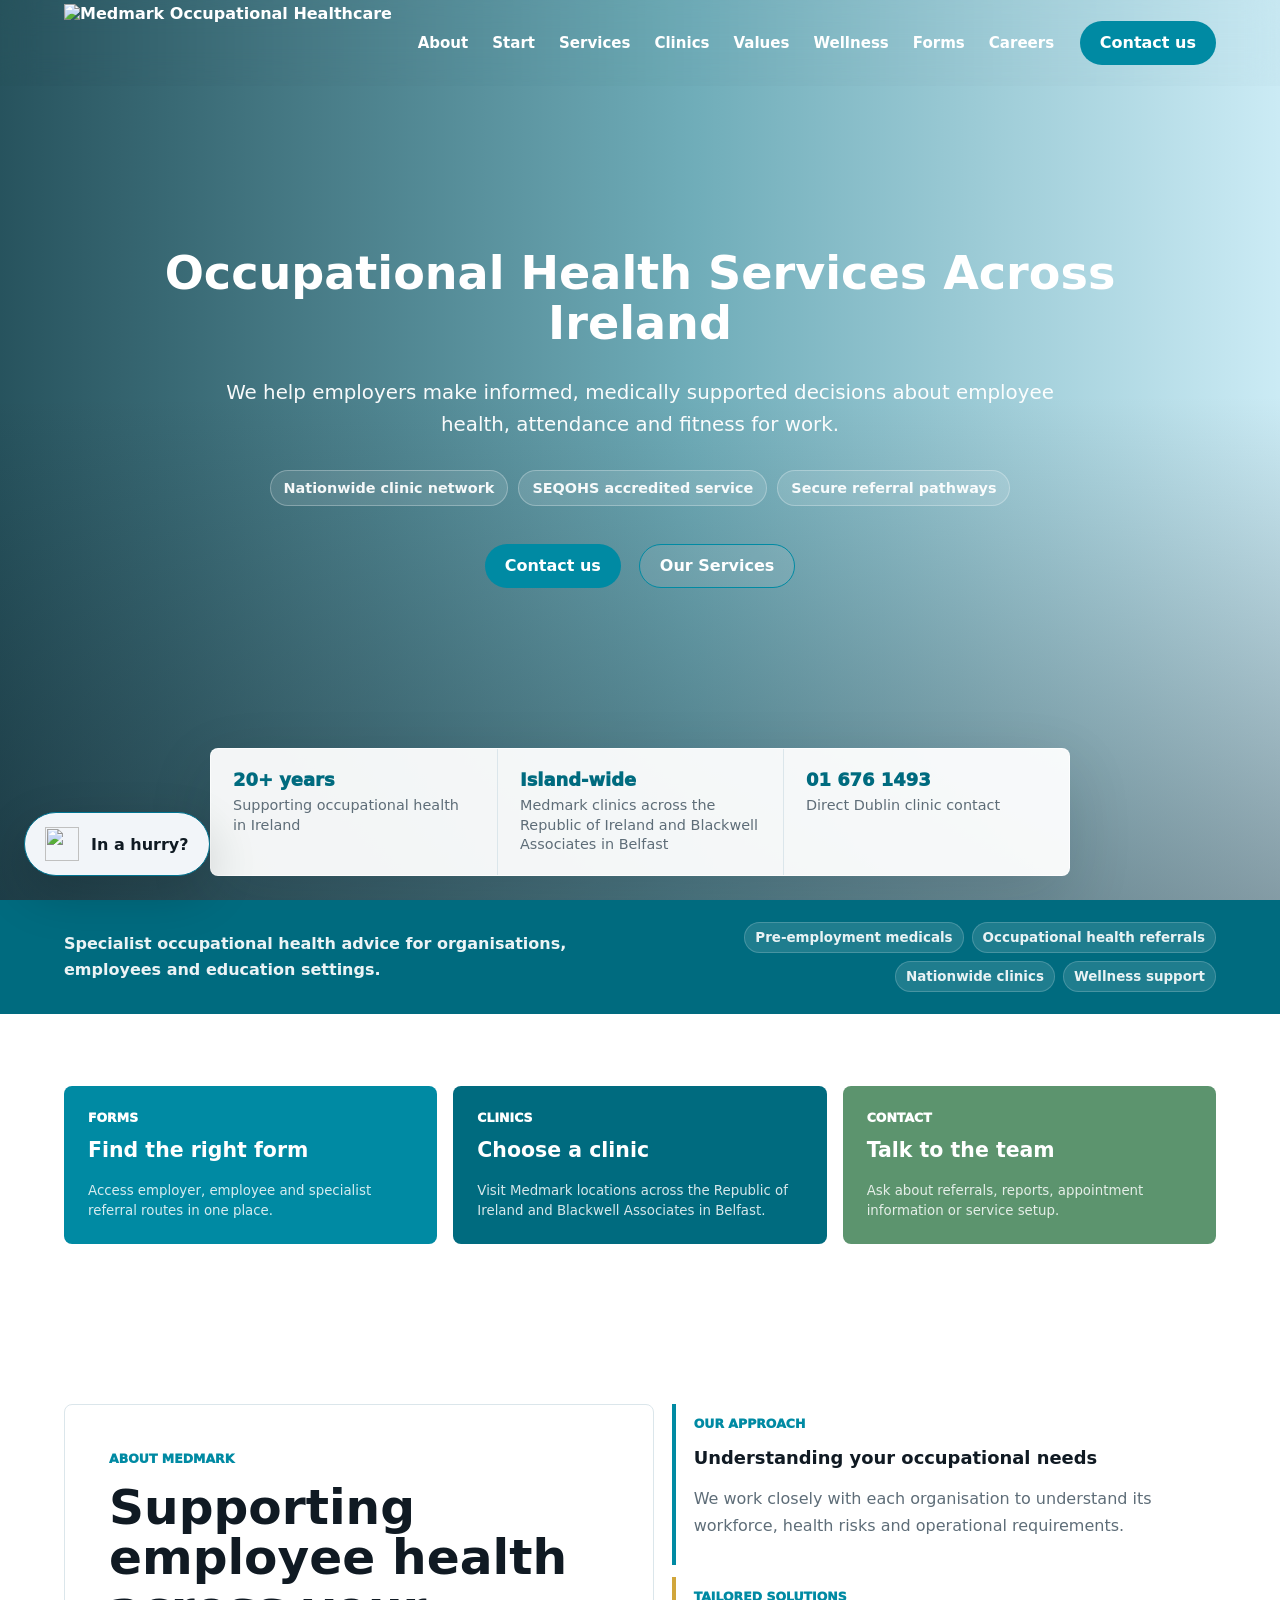
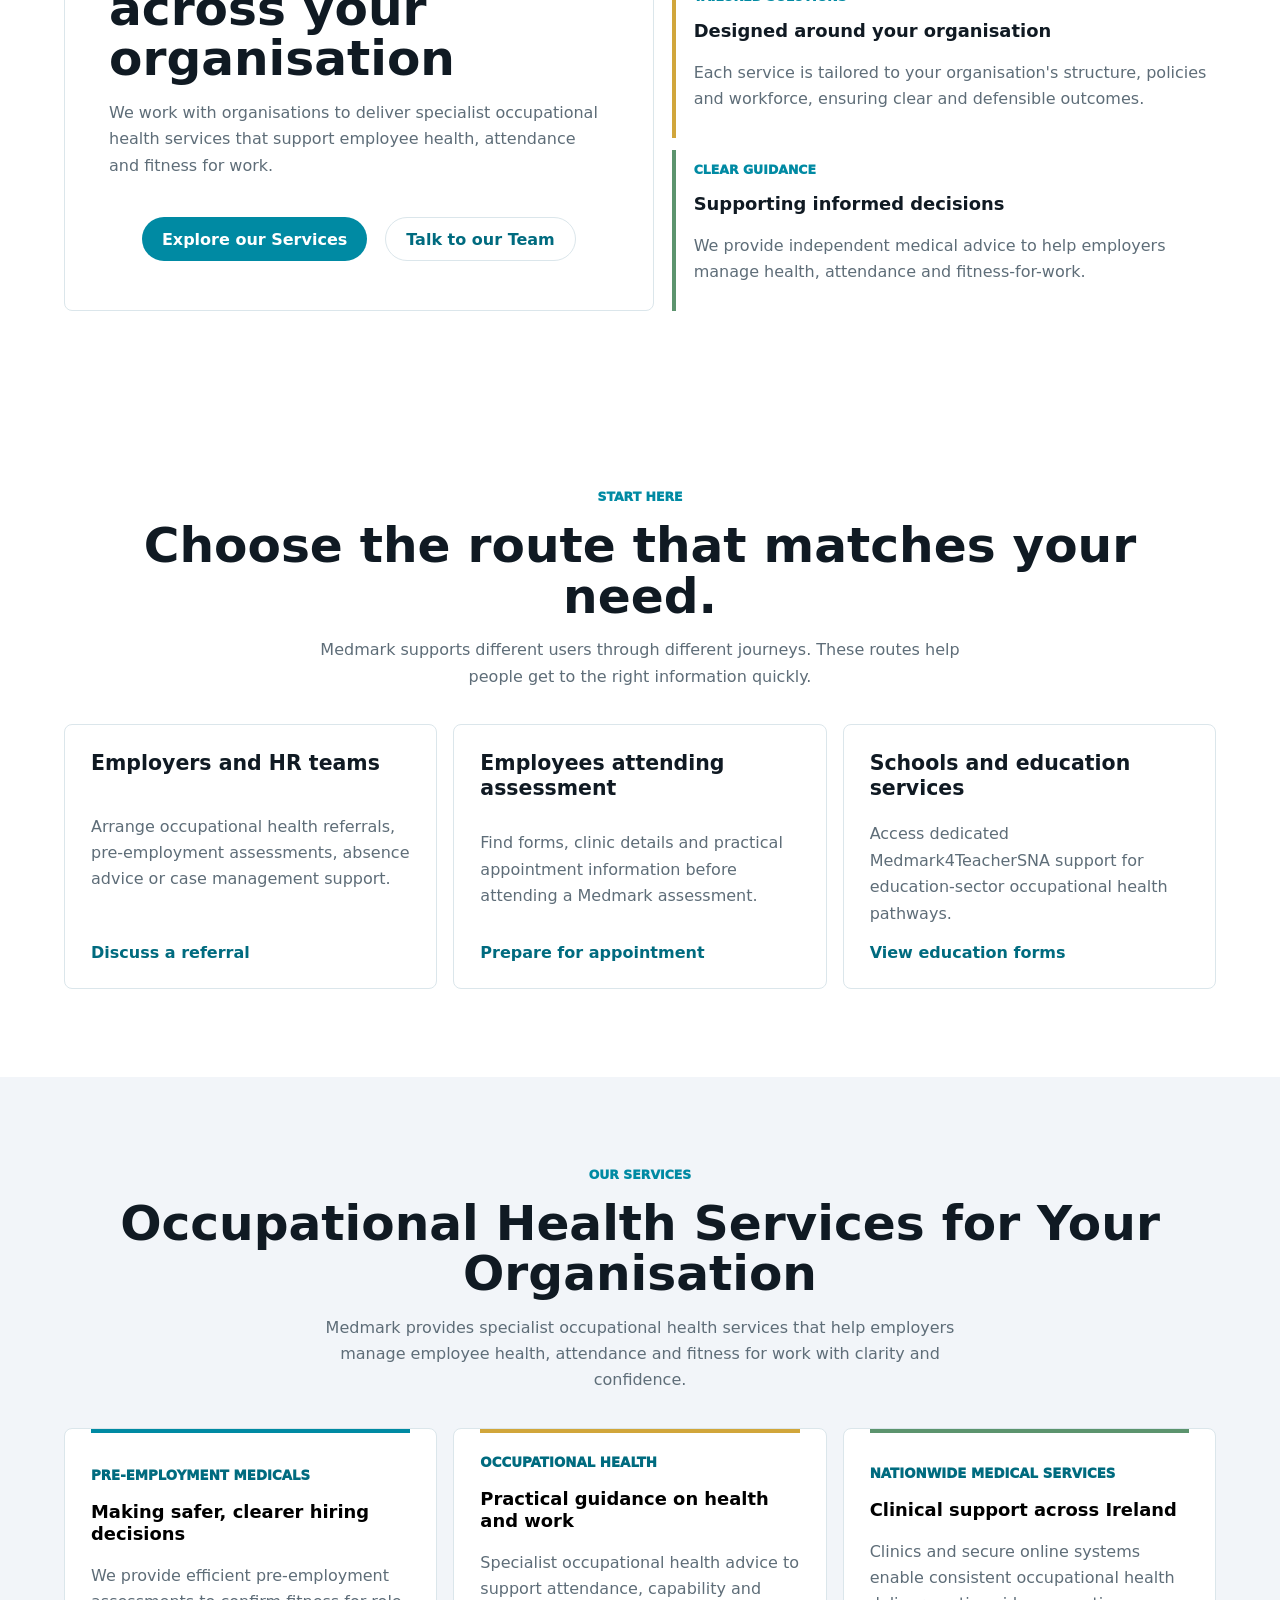
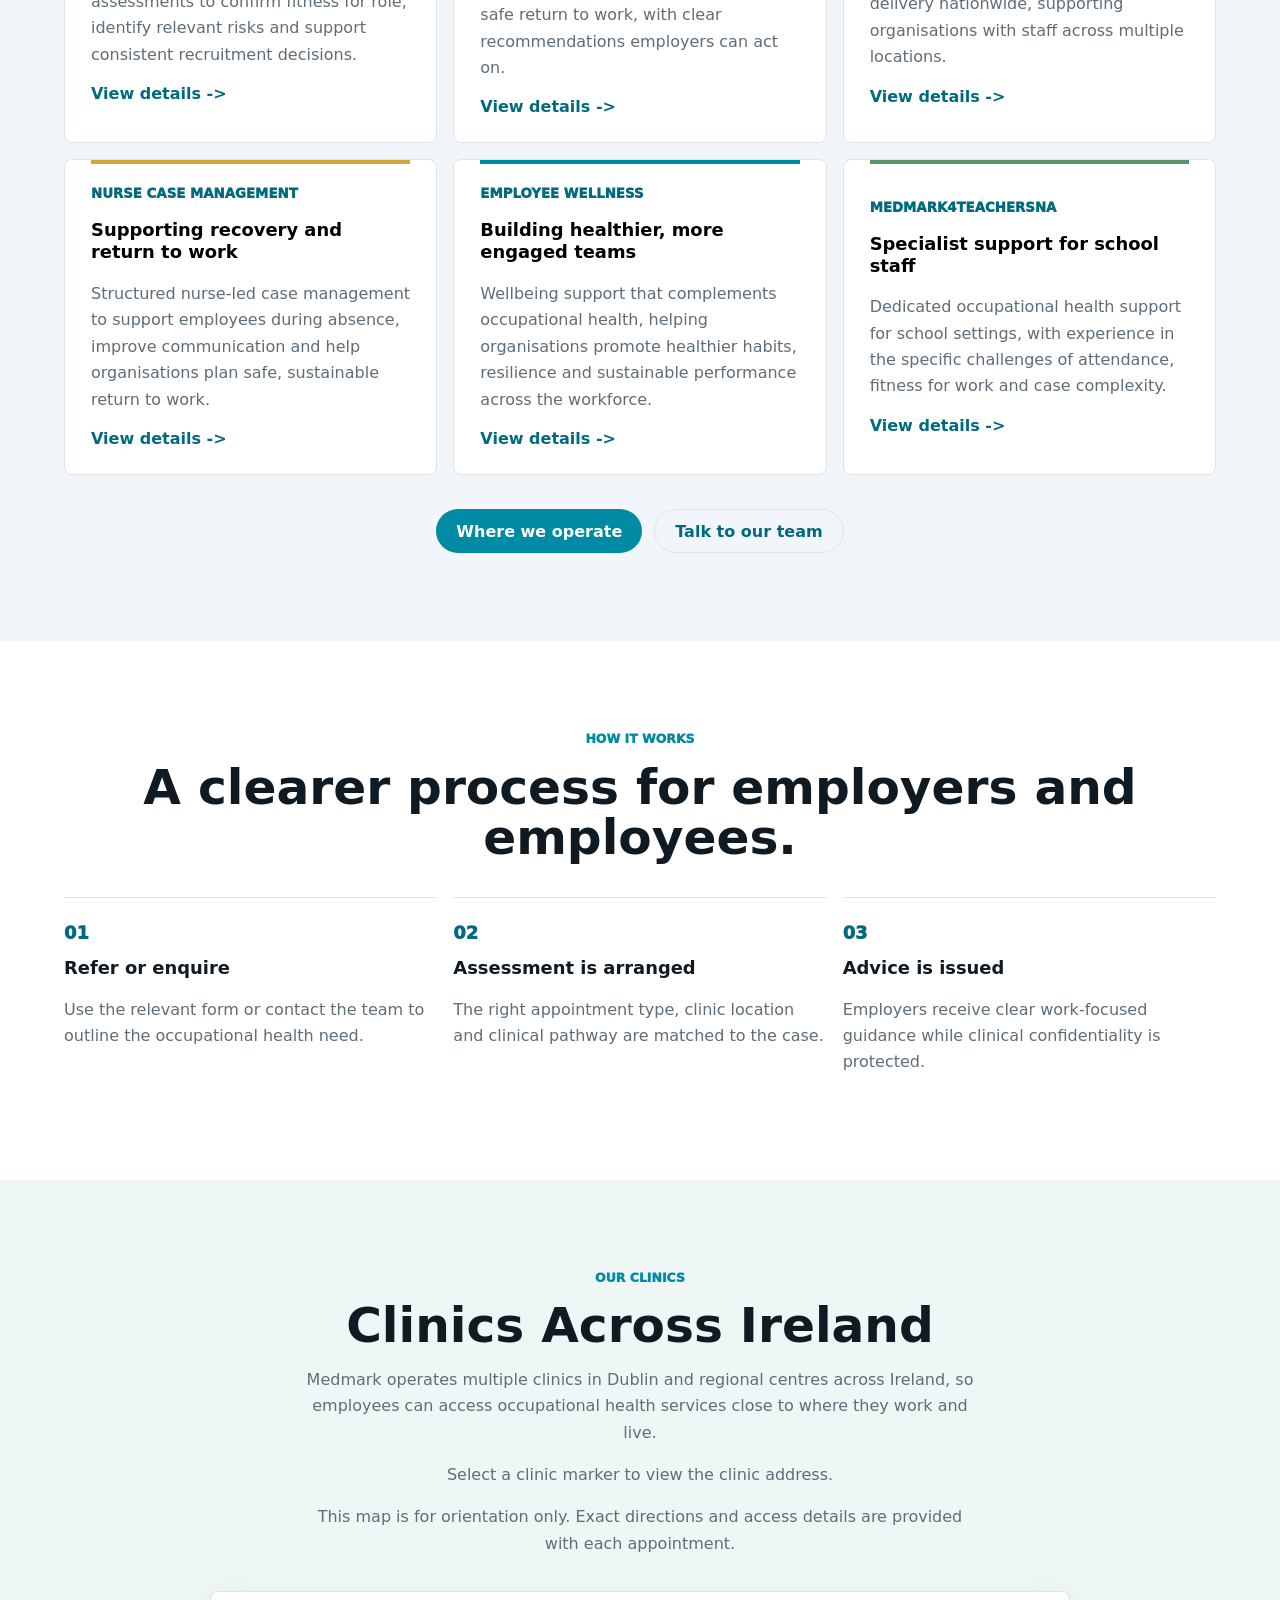
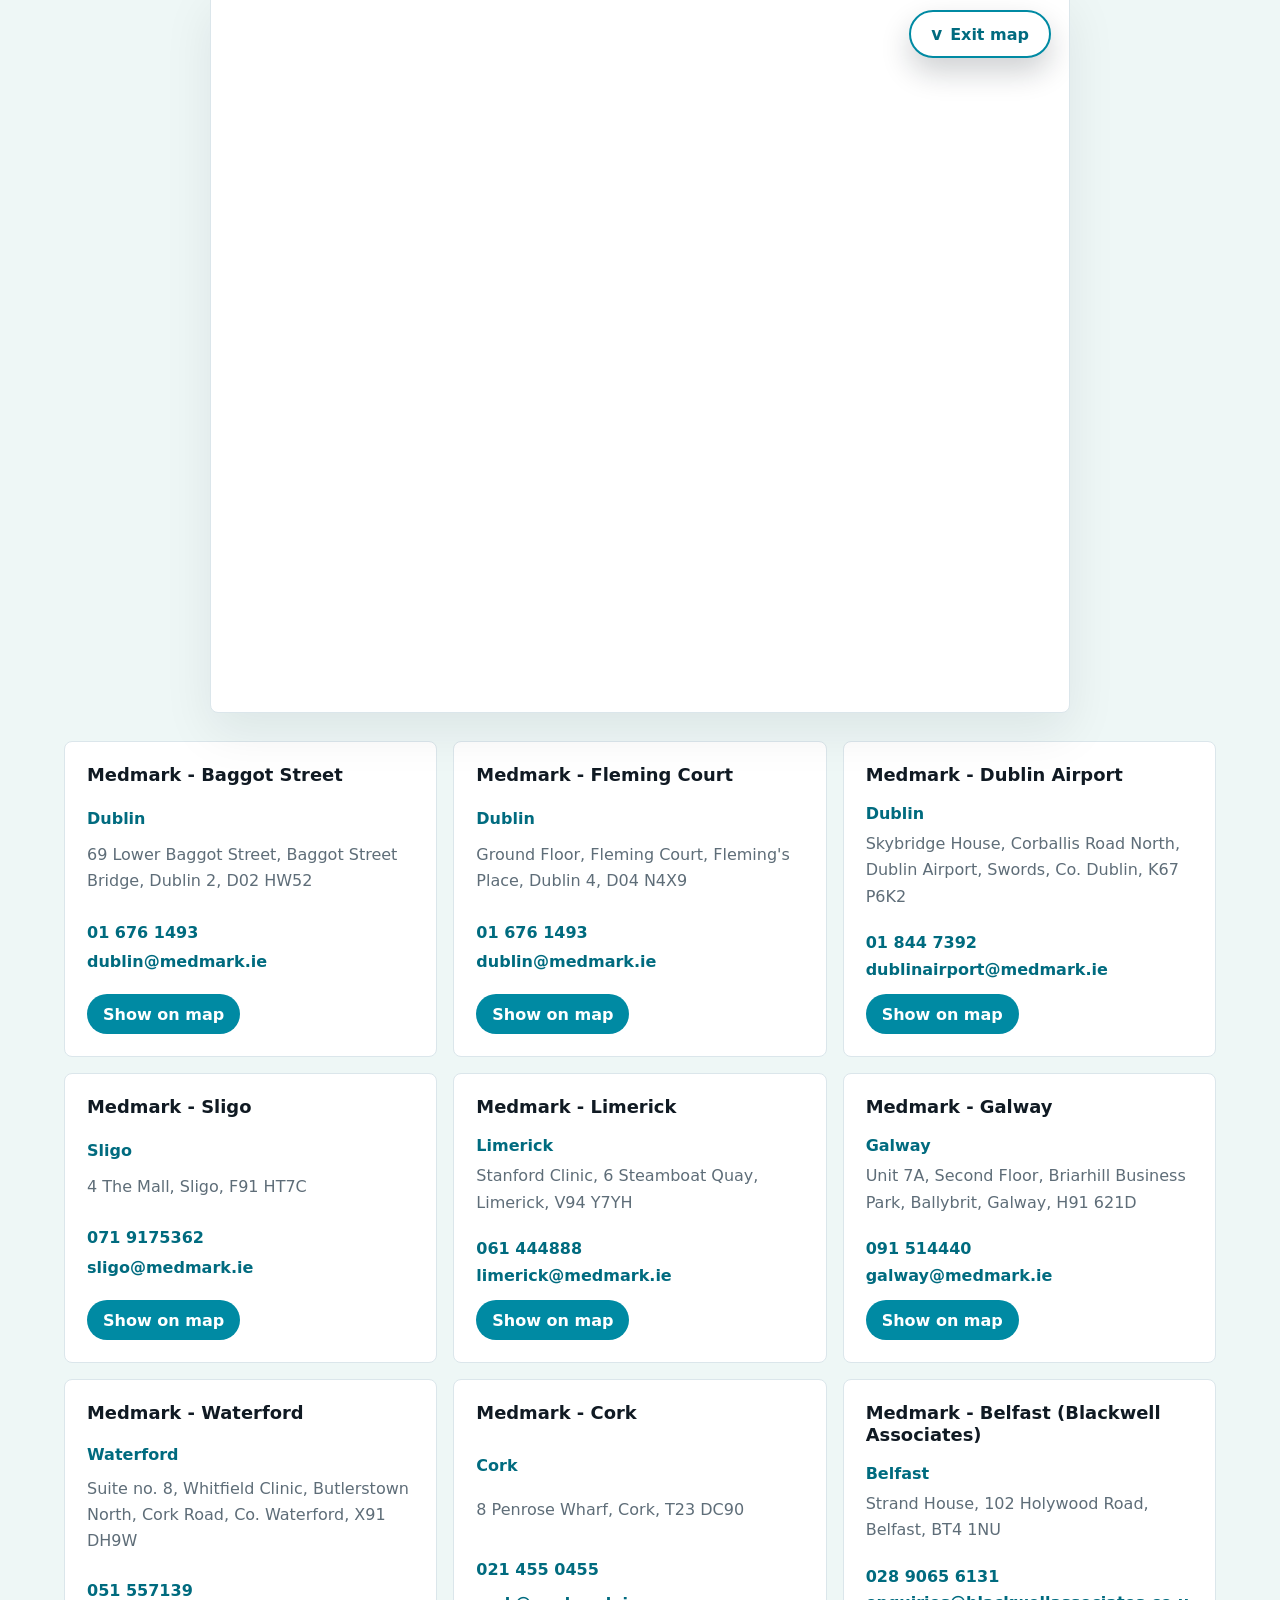
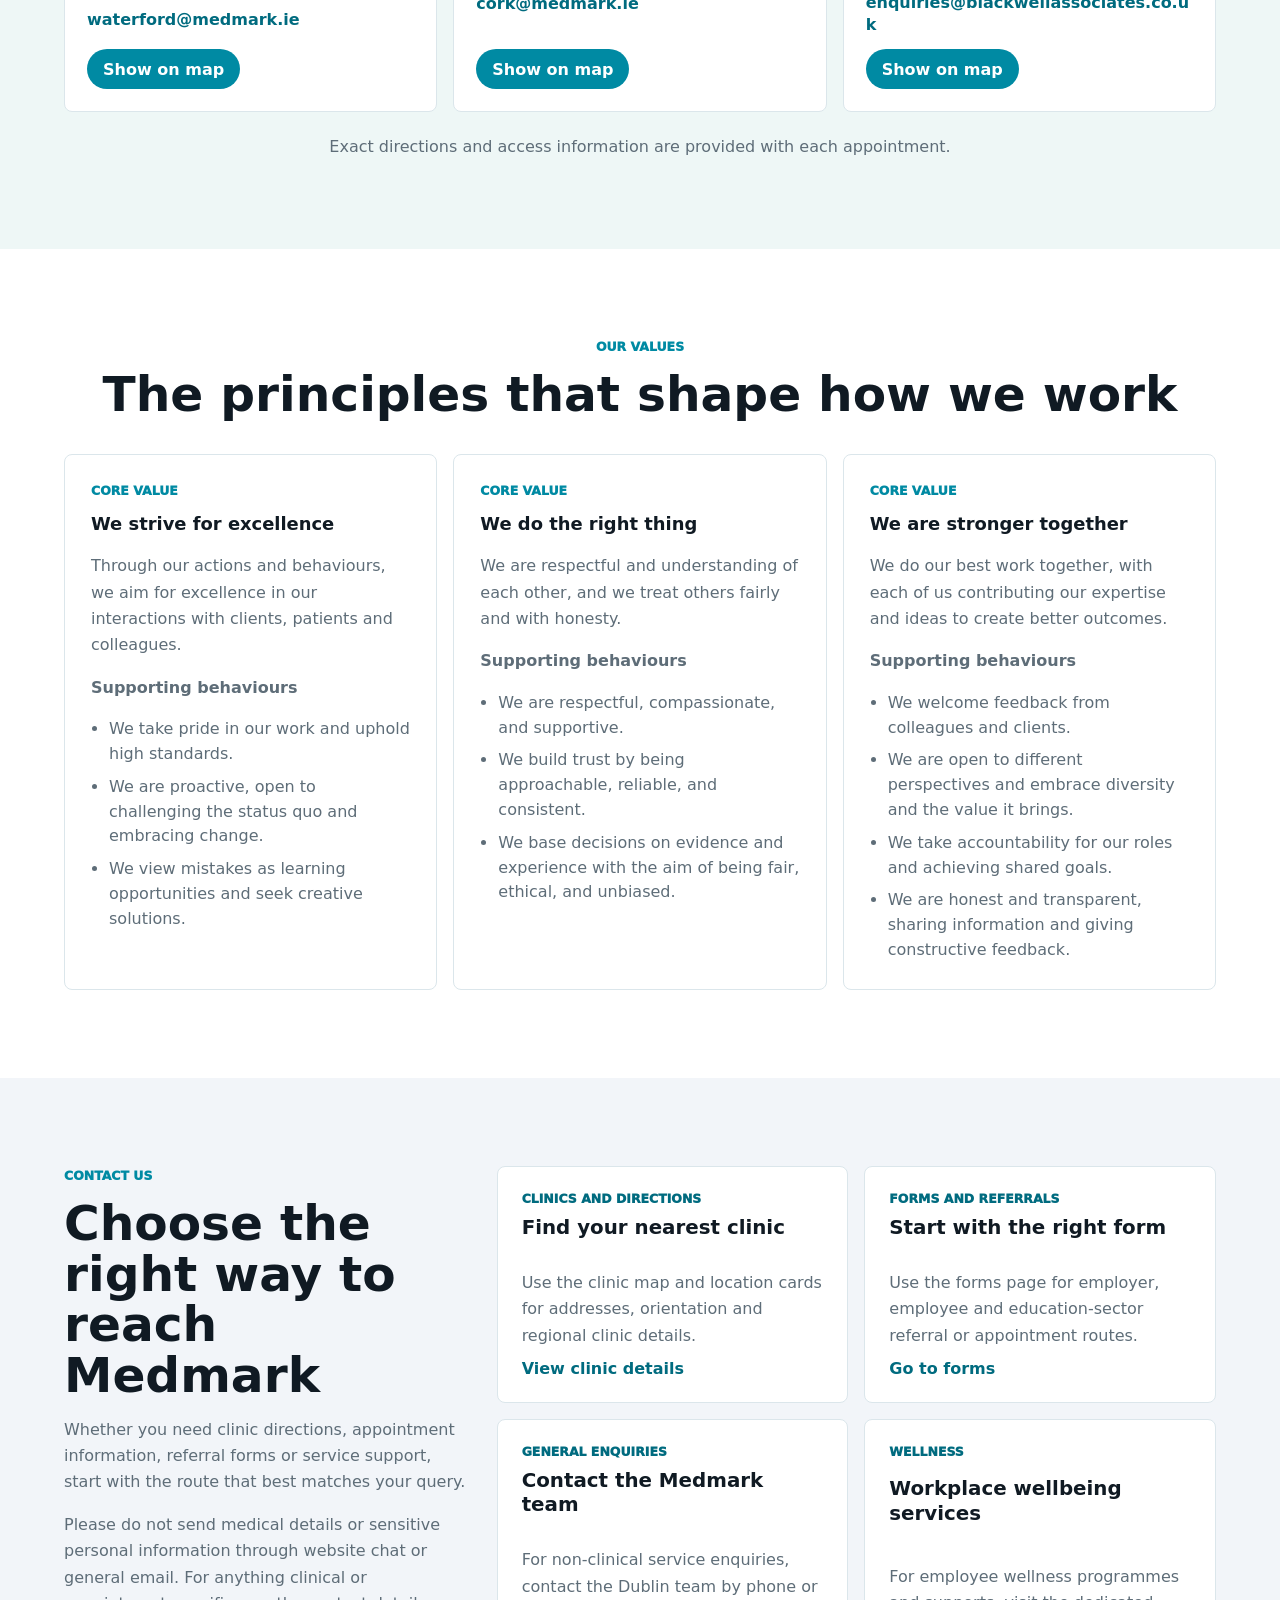
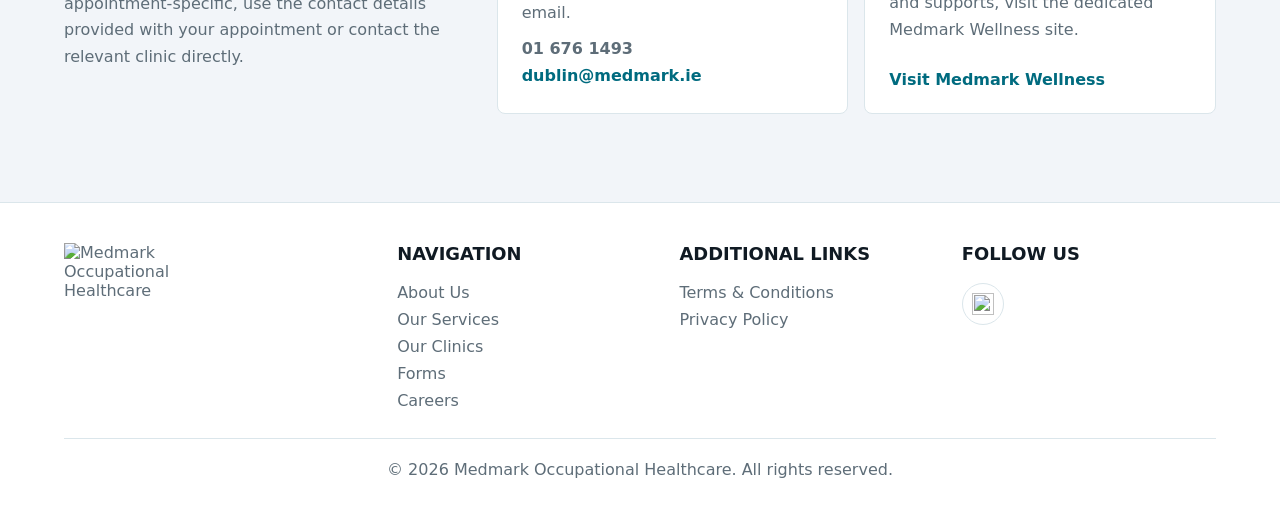
==== commit c4c60ec5: "Refine Medmark hero headline concept" ====
--- a/index.html
+++ b/index.html
@@ -1,4 +1,4 @@
-<!doctype html>
+﻿<!doctype html>
 <html lang="en">
   <head>
     <meta charset="UTF-8" />
@@ -48,9 +48,9 @@
       <section class="hero" id="top">
         <div class="hero-media" role="img" aria-label="Stethoscope and laptop"></div>
         <div class="hero-content">
-          <h1>Specialist Occupational Health Services for Organisations Across Ireland</h1>
+          <h1>Occupational Health Services Across Ireland</h1>
           <p class="hero-lede">
-            We provide specialist occupational health services to help employers make informed, defensible
+            We help employers make informed, medically supported
             decisions about employee health, attendance and fitness for work.
           </p>
           <div class="hero-proof" aria-label="Key Medmark strengths">
@@ -77,6 +77,10 @@
             <span>Direct Dublin clinic contact</span>
           </div>
         </aside>
+        <a class="hurry-button" href="/forms.html" aria-label="Open Medmark forms">
+          <img src="https://demo.medmark.ie/_next/image?url=%2Ficon.png&w=96&q=75" alt="" />
+          <span>In a hurry?</span>
+        </a>
       </section>
 
       <section class="trust-strip" aria-label="Medmark service strengths">
@@ -325,3 +329,6 @@
     <script src="/script.js"></script>
   </body>
 </html>
+
+
+
--- a/styles.css
+++ b/styles.css
@@ -90,21 +90,21 @@
 }
 .hero-media {
   background:
-    linear-gradient(90deg, rgba(14, 24, 20, .78), rgba(25, 24, 15, .52) 54%, rgba(25, 24, 15, .18)),
+    linear-gradient(90deg, rgba(0, 52, 64, .84), rgba(0, 111, 130, .54) 54%, rgba(0, 183, 223, .16)),
     url("https://demo.medmark.ie/_next/image?url=%2Fhero.jpg&w=1920&q=75") center / cover;
   inset: 0;
   position: absolute;
   z-index: -2;
 }
 .hero:after { background: linear-gradient(0deg, rgba(16,26,35,.38), transparent 56%); content: ""; inset: 0; position: absolute; z-index: -1; }
-.hero-content { color: var(--white); margin: 0 auto; max-width: 1180px; padding: 0 0 120px; text-align: center; }
+.hero-content { color: var(--white); margin: 0 auto; max-width: 1020px; padding: 0 0 108px; text-align: center; }
 .eyebrow { color: var(--teal); font-size: .78rem; font-weight: 920; letter-spacing: 0; margin: 0 0 12px; text-transform: uppercase; }
 h1, h2, h3, p { margin-top: 0; }
-h1 { font-size: clamp(2.15rem, 3.6vw, 3.55rem); line-height: 1.14; margin-bottom: 34px; }
+h1 { font-size: clamp(2.15rem, 3.6vw, 3.55rem); line-height: 1.08; margin-bottom: 28px; }
 h2 { font-size: clamp(1.9rem, 3.8vw, 3.35rem); line-height: 1.04; margin-bottom: 16px; }
 h3 { font-size: 1.12rem; line-height: 1.22; }
 p { color: var(--muted); line-height: 1.65; }
-.hero-lede { color: rgba(255,255,255,.96); font-size: clamp(1.05rem, 1.7vw, 1.35rem); margin-left: auto; margin-right: auto; max-width: 1220px; }
+.hero-lede { color: rgba(255,255,255,.96); font-size: clamp(1.05rem, 1.55vw, 1.28rem); margin-left: auto; margin-right: auto; max-width: 900px; }
 .hero-proof {
   display: flex;
   flex-wrap: wrap;
@@ -121,7 +121,7 @@
   font-weight: 800;
   padding: 9px 13px;
 }
-.hero-actions { display: flex; flex-wrap: wrap; gap: 20px; justify-content: center; margin-top: 44px; }
+.hero-actions { display: flex; flex-wrap: wrap; gap: 18px; justify-content: center; margin-top: 38px; }
 .hero-panel {
   background: rgba(255, 255, 255, .94);
   border: 1px solid rgba(255, 255, 255, .72);
